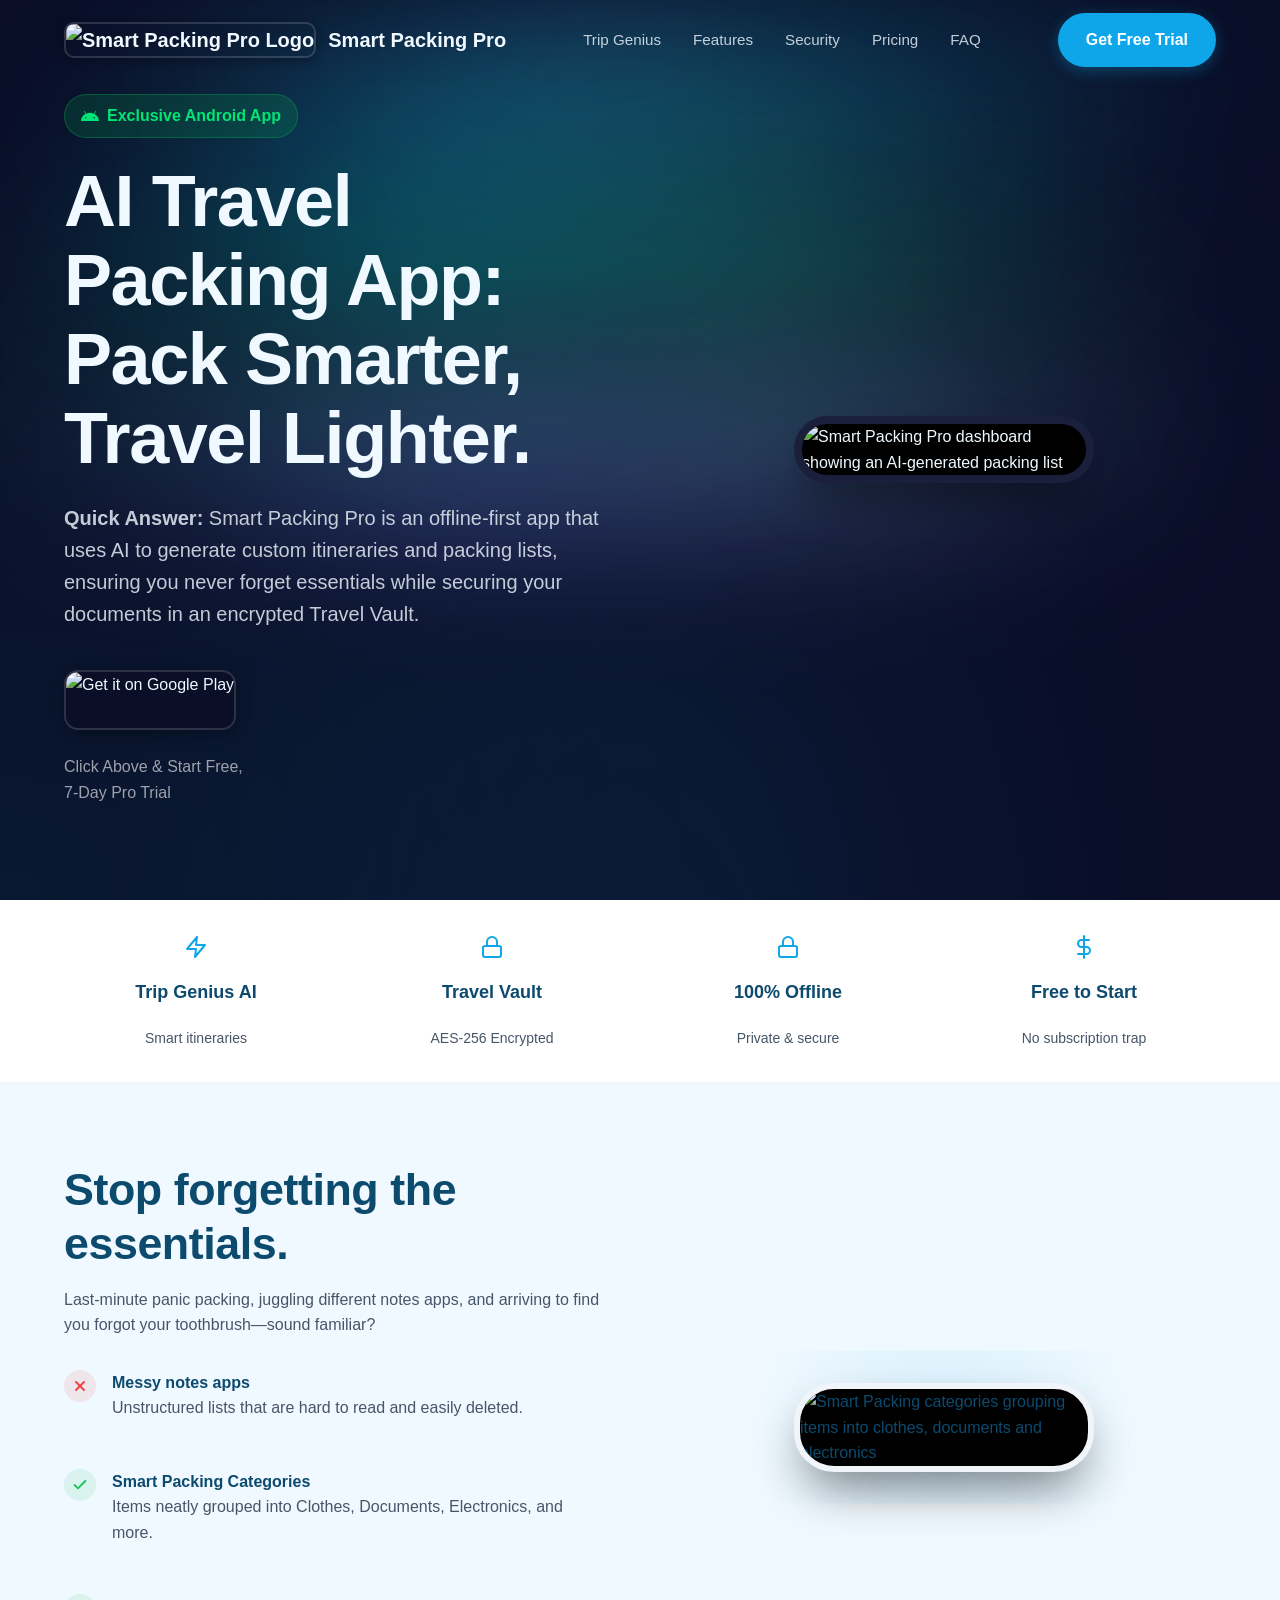
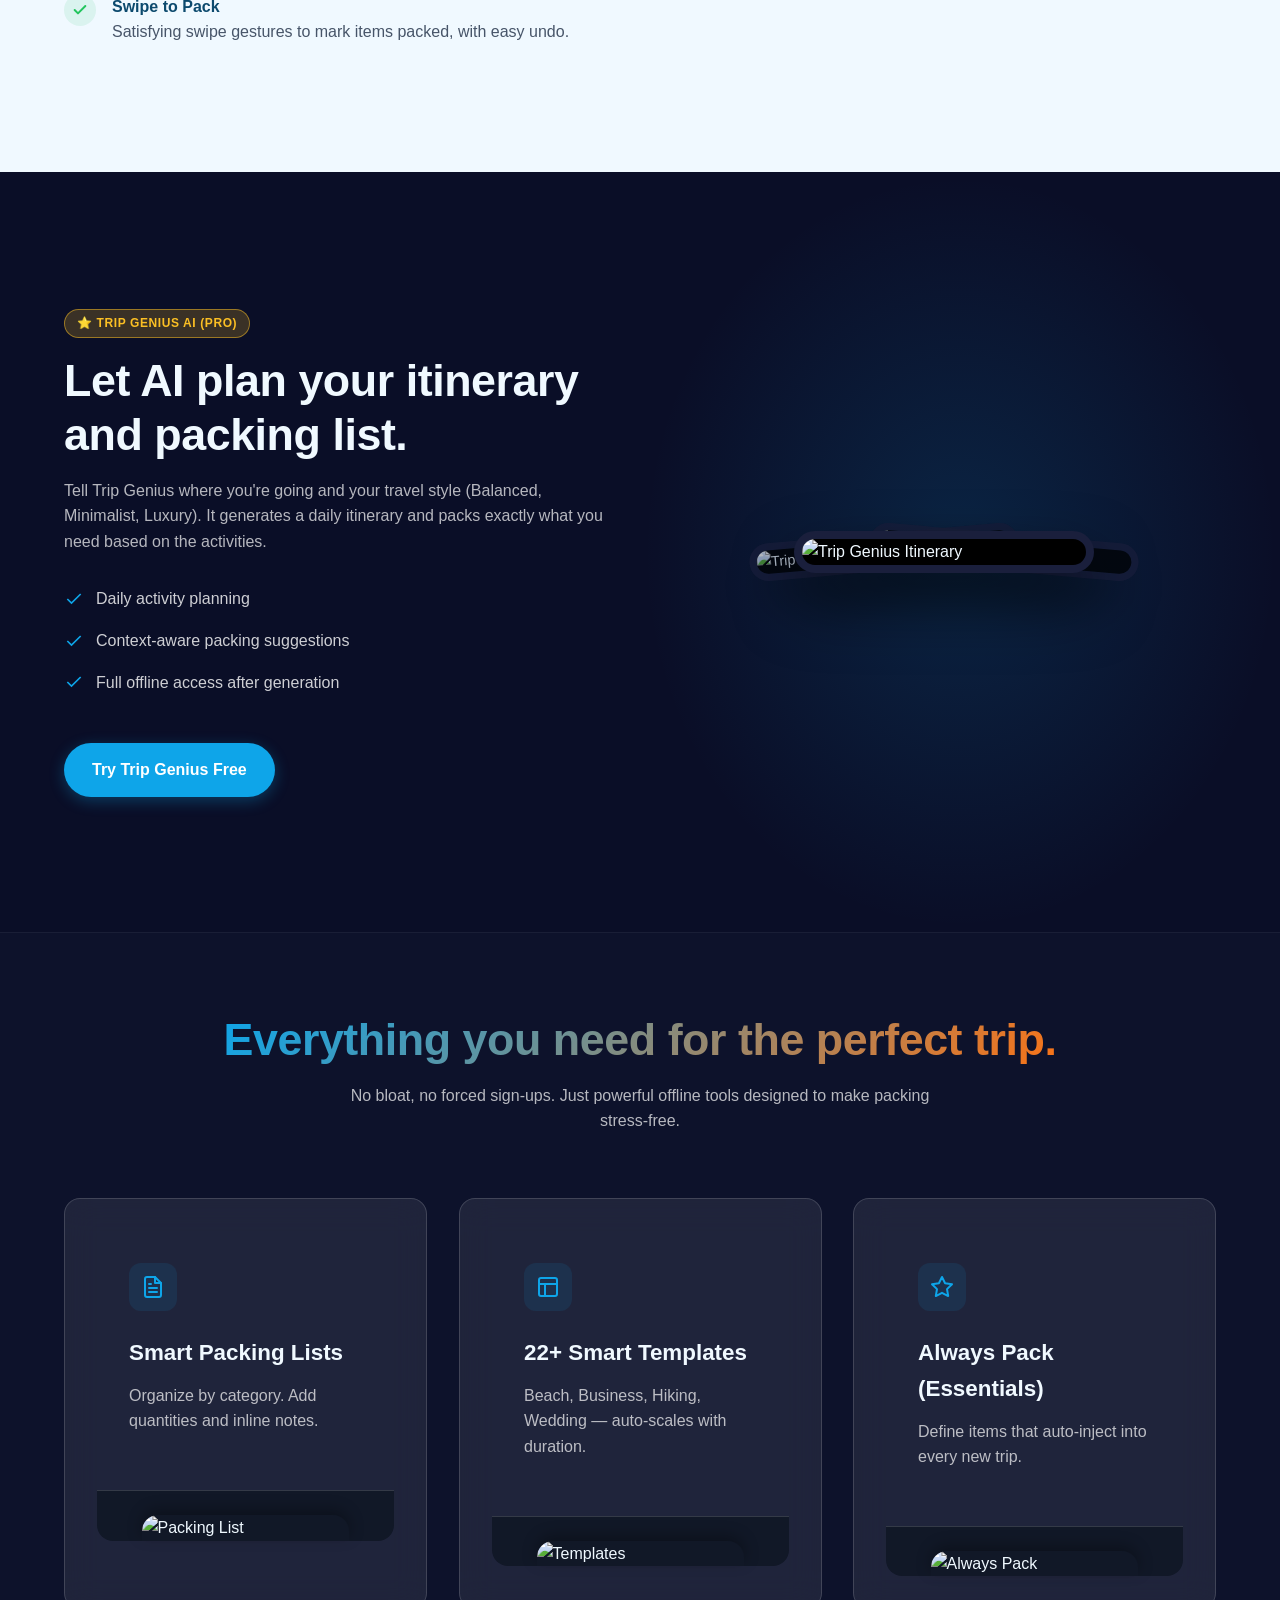
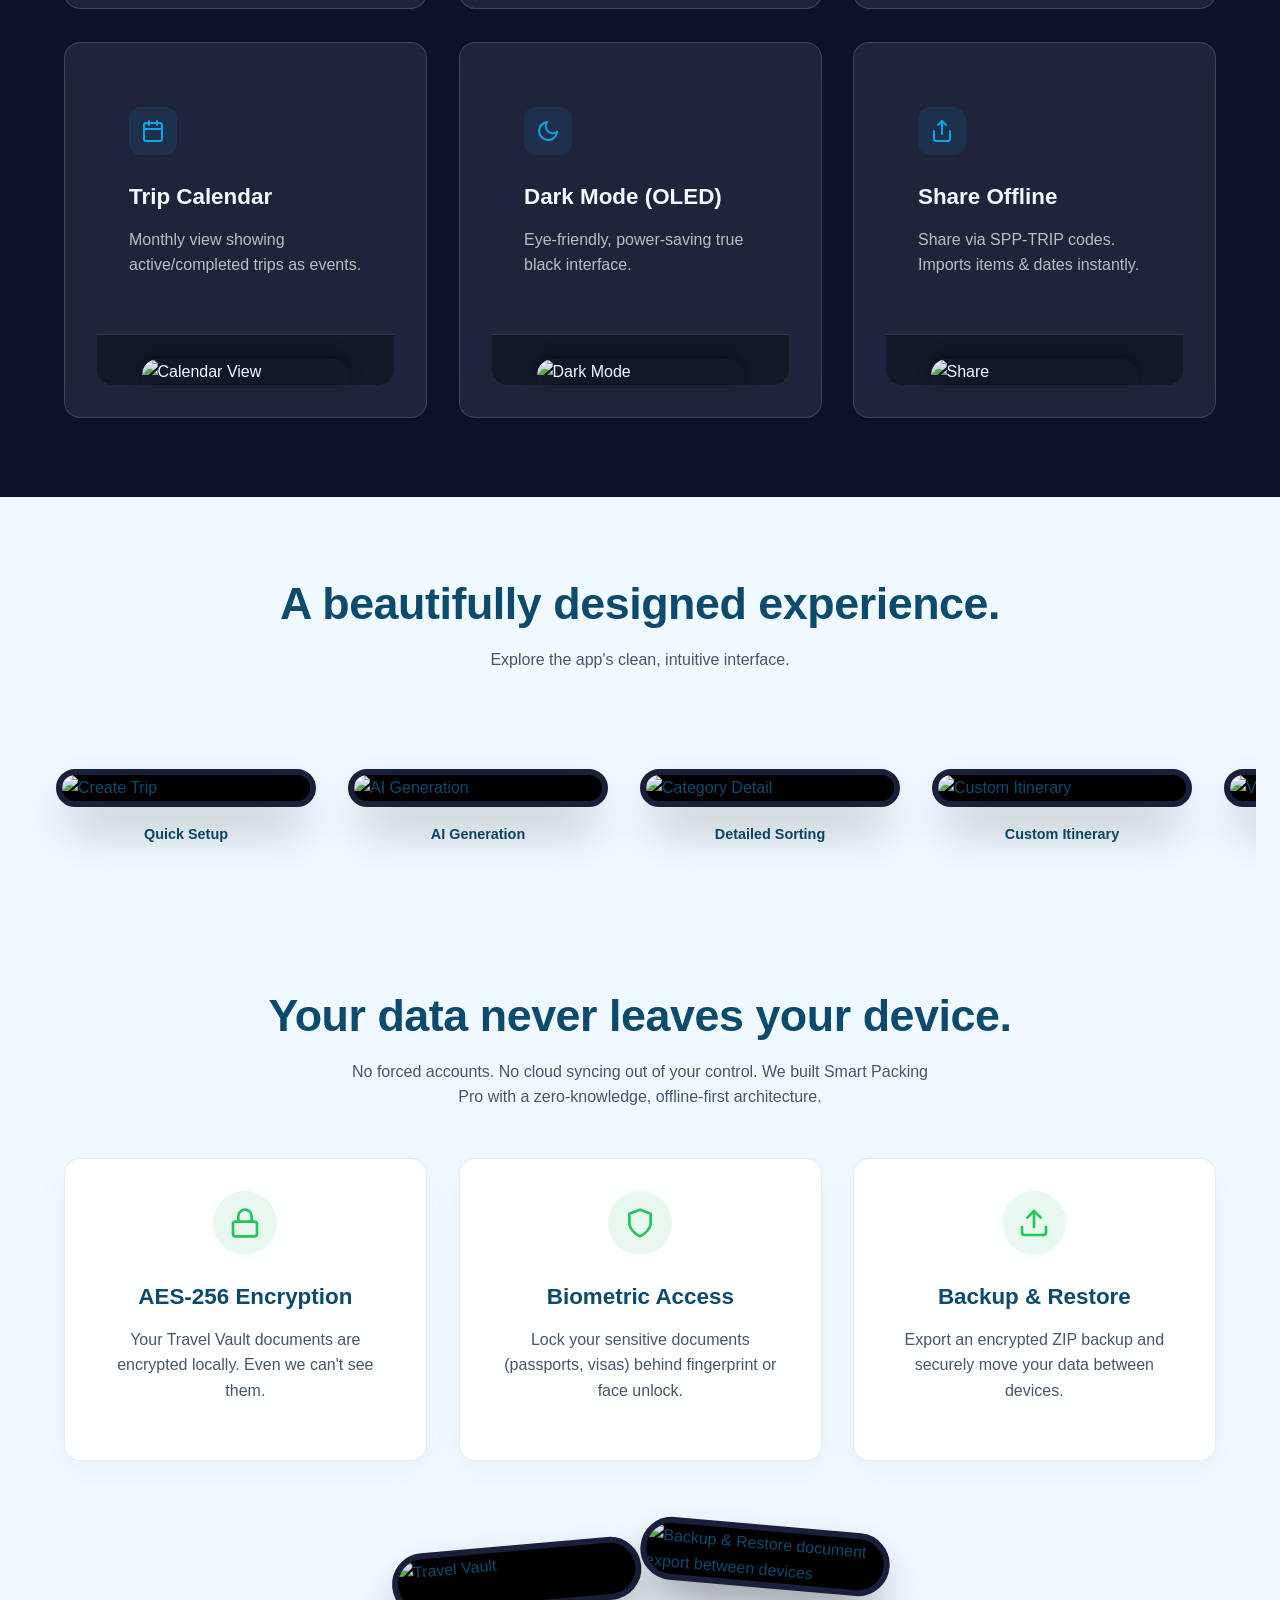
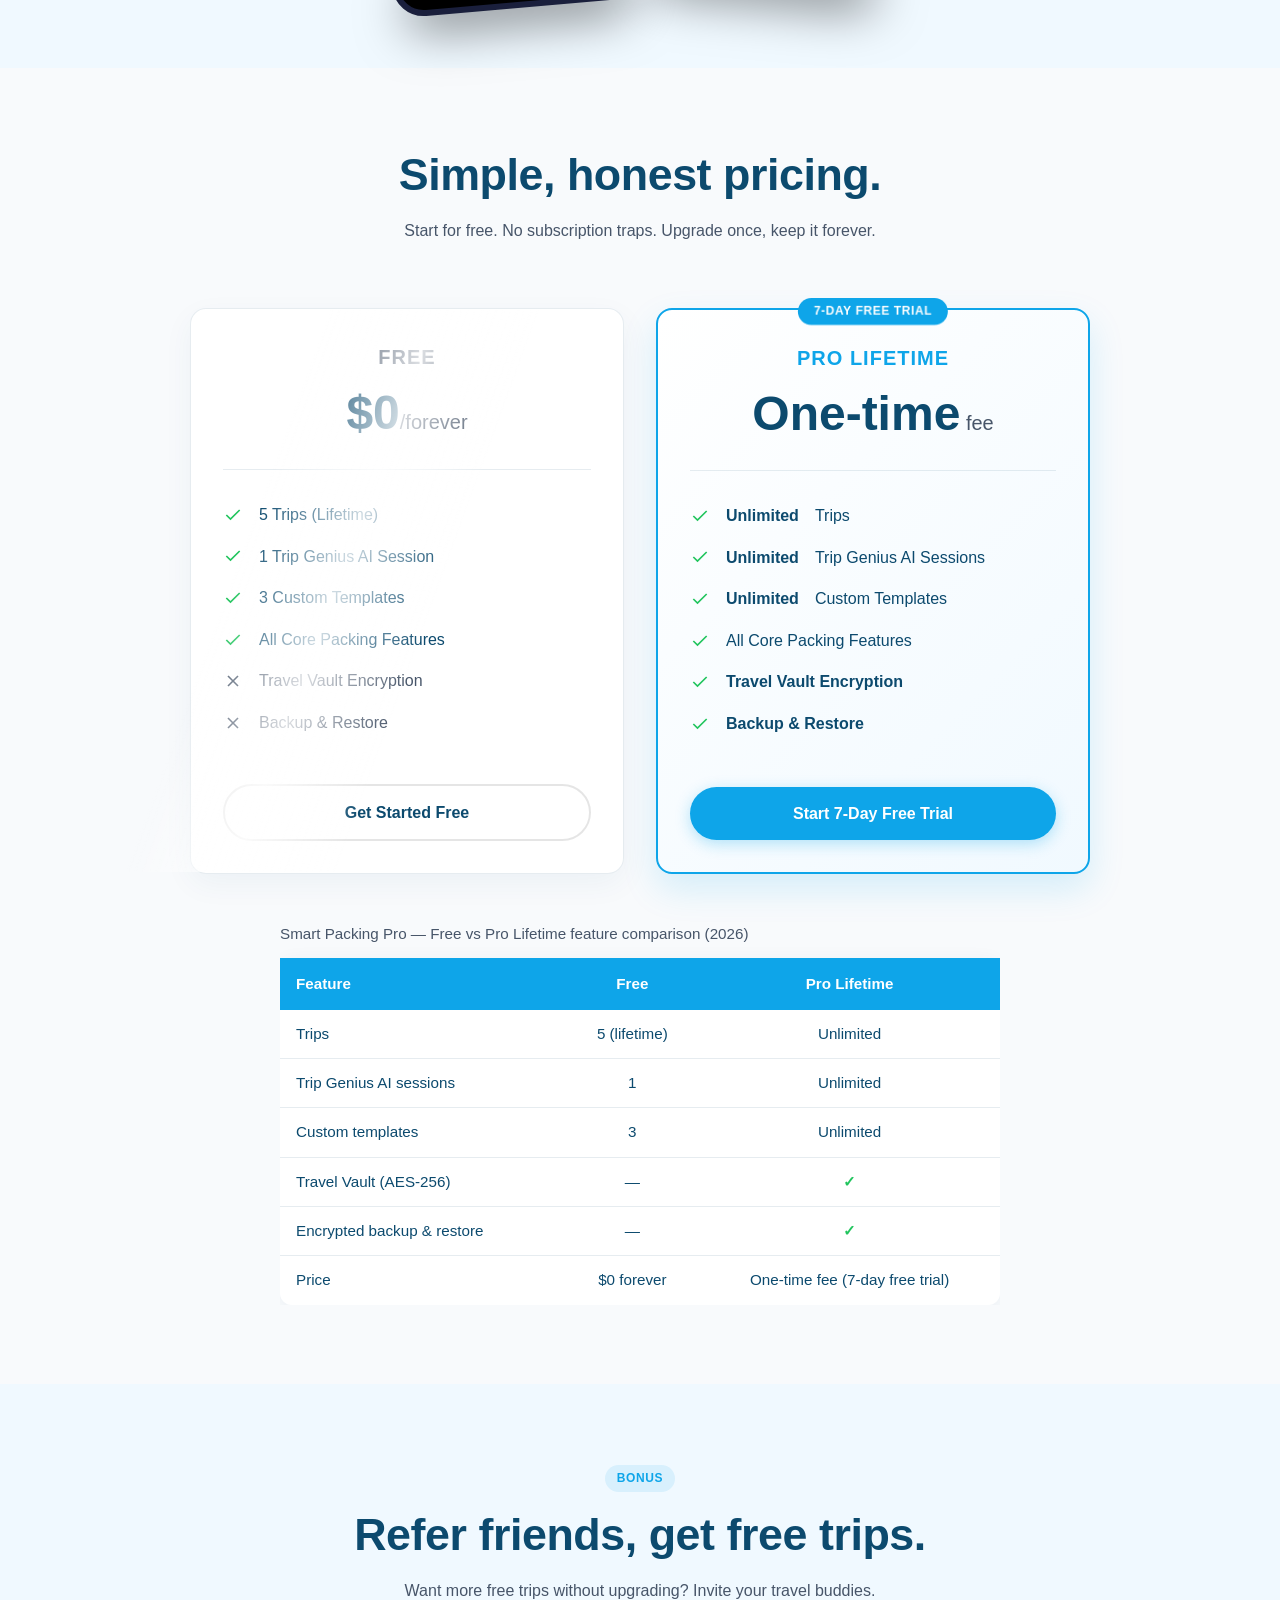
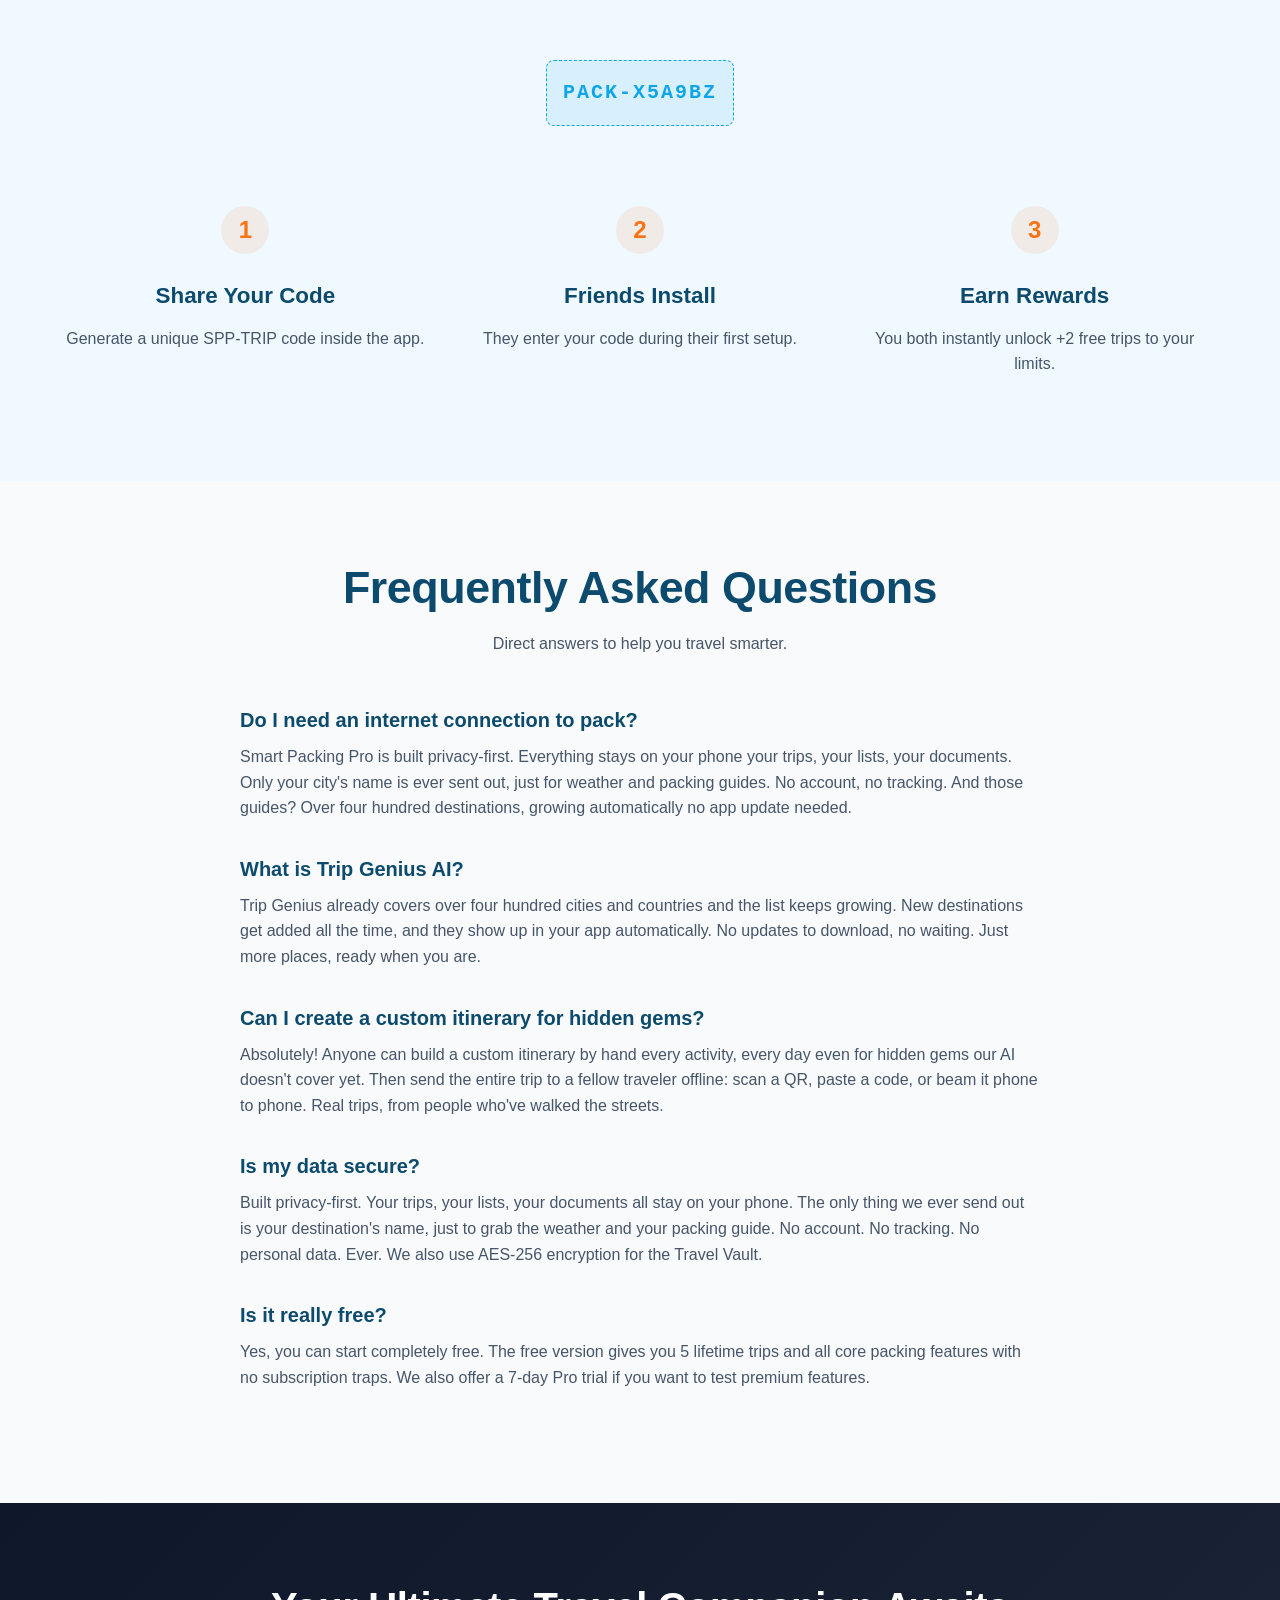
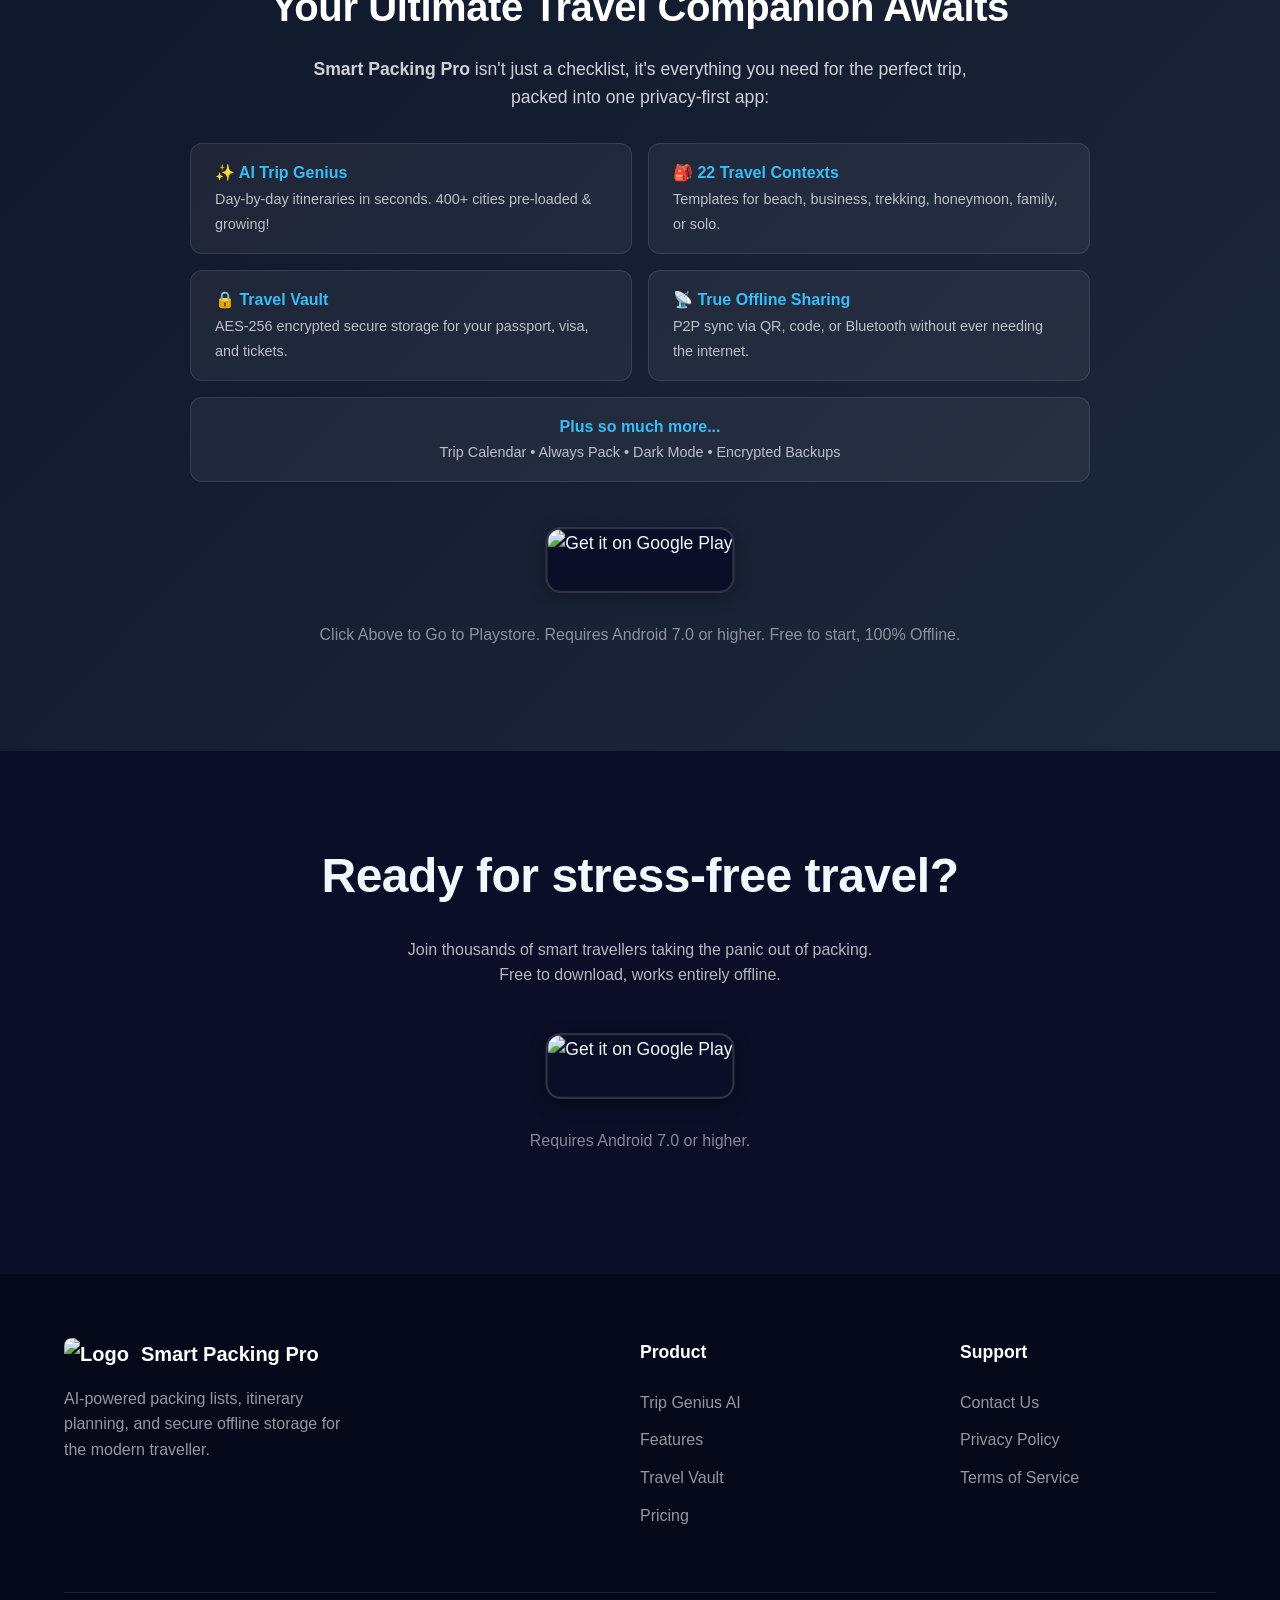
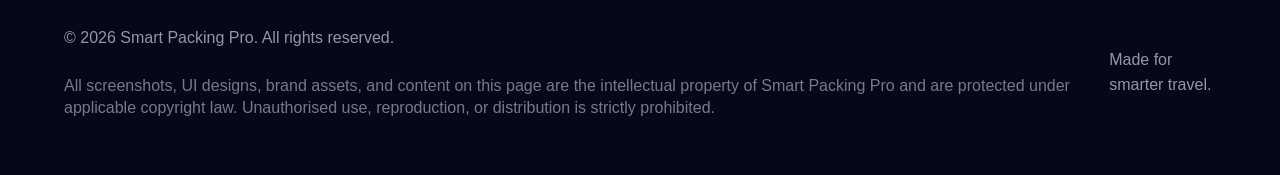
==== index.html @ 913a6a09 "feat(meta): add /get launcher page, point all CTA buttons to /get, fix GA beacon tracking" ====
<!DOCTYPE html>
<html lang="en">

<head>
  <meta charset="UTF-8">
  <meta name="viewport" content="width=device-width, initial-scale=1.0">

  <title>Smart Packing Pro — AI Travel Packing List App for Android</title>
  <meta name="description"
    content="Pack smarter with Smart Packing Pro. AI-powered packing lists, Trip Genius itinerary planning, encrypted Travel Vault. Free to start. 100% offline.">
  <link rel="canonical" href="https://smartpackingpro.github.io/">

  <meta http-equiv="X-Frame-Options" content="SAMEORIGIN">
  <meta http-equiv="X-Content-Type-Options" content="nosniff">
  <meta name="referrer" content="strict-origin-when-cross-origin">
  <meta http-equiv="Content-Security-Policy" content="default-src 'self';
                 style-src 'self' 'unsafe-inline' https://fonts.googleapis.com;
                 font-src https://fonts.gstatic.com;
                 img-src 'self' data: https:;
                 script-src 'self' https://www.googletagmanager.com;
                 connect-src https://www.google-analytics.com https://analytics.google.com https://stats.g.doubleclick.net https://region1.google-analytics.com https://region1.analytics.google.com https://www.googletagmanager.com;">
  <meta name="copyright" content="© Smart Packing Pro. All Rights Reserved.">

  <meta property="og:title" content="Smart Packing Pro — Pack Smarter. Travel Lighter.">
  <meta property="og:description"
    content="AI packing lists, Trip Genius AI, Travel Vault encryption. Free 7-day Pro trial.">
  <meta property="og:type" content="website">
  <meta property="og:url" content="https://smartpackingpro.github.io/">
  <meta property="og:site_name" content="Smart Packing Pro">
  <meta property="og:image"
    content="https://res.cloudinary.com/de7i04m70/image/upload/v1779811471/spp-icons/Icon-xxxdpi-192x192.png">
  <meta property="og:image:width" content="192">
  <meta property="og:image:height" content="192">

  <meta name="twitter:card" content="summary_large_image">
  <meta name="twitter:title" content="Smart Packing Pro — Pack Smarter. Travel Lighter.">
  <meta name="twitter:description" content="AI packing lists & itinerary planning, all offline.">
  <meta name="twitter:image"
    content="https://res.cloudinary.com/de7i04m70/image/upload/v1779811471/spp-icons/Icon-xxxdpi-192x192.png">

  <link rel="icon" href="https://res.cloudinary.com/de7i04m70/image/upload/v1779811471/spp-icons/Icon-mdpi-48x48.png"
    sizes="48x48">
  <link rel="icon"
    href="https://res.cloudinary.com/de7i04m70/image/upload/v1779811471/spp-icons/Icon-xxxdpi-192x192.png"
    sizes="192x192">
  <link rel="apple-touch-icon"
    href="https://res.cloudinary.com/de7i04m70/image/upload/v1779811471/spp-icons/Icon-xxxdpi-192x192.png">

  <link rel="preconnect" href="https://fonts.googleapis.com">
  <link rel="preconnect" href="https://fonts.gstatic.com" crossorigin>
  <link href="https://fonts.googleapis.com/css2?family=Plus+Jakarta+Sans:wght@300;400;500;600;700;800&display=swap"
    rel="stylesheet" crossorigin="anonymous">

  <!-- Preload LCP hero image for faster mobile paint -->
  <link rel="preload" as="image" fetchpriority="high"
    href="https://res.cloudinary.com/de7i04m70/image/upload/v1779811523/spp-screenshots/0.Dashboard.jpg">

  <!-- Google Analytics 4 — landing page only, NOT the Android app -->
  <script async src="https://www.googletagmanager.com/gtag/js?id=G-S919FCNMTS"></script>
  <script src="js/analytics.js"></script>

  <link rel="stylesheet" href="css/style.css">

  <!-- Critical: hide desktop nav on mobile BEFORE external CSS paints (prevents flash) -->
  <style>
    @media (max-width: 768px) {

      /* Hide nav until JS opens it — :not(.menu-open) means it won't fight the open state */
      .navbar:not(.menu-open) .nav-links,
      .navbar:not(.menu-open) .nav-cta {
        display: none;
      }

      .mobile-menu-btn {
        display: block;
      }
    }
  </style>

  <script type="application/ld+json">
  {
    "@context": "https://schema.org",
    "@graph": [
      {
        "@type": "Organization",
        "@id": "https://smartpackingpro.github.io/#organization",
        "name": "Smart Packing Pro",
        "url": "https://smartpackingpro.github.io/",
        "logo": "https://res.cloudinary.com/de7i04m70/image/upload/v1779811471/spp-icons/Icon-xxxdpi-192x192.png",
        "description": "Maker of Smart Packing Pro, the offline-first AI travel packing app for Android.",
        "sameAs": [
          "https://play.google.com/store/apps/details?id=com.androidapp.smartpackingpro"
        ]
      },
      {
        "@type": "WebSite",
        "@id": "https://smartpackingpro.github.io/#website",
        "url": "https://smartpackingpro.github.io/",
        "name": "Smart Packing Pro",
        "publisher": { "@id": "https://smartpackingpro.github.io/#organization" }
      },
      {
        "@type": "MobileApplication",
        "@id": "https://smartpackingpro.github.io/#app",
        "name": "Smart Packing Pro",
        "applicationCategory": "TravelApplication",
        "operatingSystem": "Android 7.0 and up",
        "publisher": { "@id": "https://smartpackingpro.github.io/#organization" },
        "offers": {
          "@type": "Offer",
          "price": "0",
          "priceCurrency": "USD"
        },
        "installUrl": "https://play.google.com/store/apps/details?id=com.androidapp.smartpackingpro",
        "url": "https://play.google.com/store/apps/details?id=com.androidapp.smartpackingpro",
        "featureList": "AI Trip Genius itinerary planning, 400+ destinations as of 2026, AES-256 encrypted Travel Vault, 22+ packing templates, 100% offline-first, biometric document lock, offline trip sharing",
        "description": "Offline-first AI travel packing app for Android. Trip Genius generates day-by-day itineraries and context-aware packing lists across 400+ destinations (as of 2026), with an AES-256 encrypted Travel Vault for passports and documents. Free to start, no account required."
      },
      {
        "@type": "FAQPage",
        "mainEntity": [
          {
            "@type": "Question",
            "name": "Do I need an internet connection to pack?",
            "acceptedAnswer": {
              "@type": "Answer",
              "text": "Smart Packing Pro is built privacy-first. Everything stays on your phone your trips, your lists, your documents. Only your city's name is ever sent out, just for weather and packing guides. No account, no tracking. And those guides? Over four hundred destinations, growing automatically no app update needed."
            }
          },
          {
            "@type": "Question",
            "name": "What is Trip Genius AI?",
            "acceptedAnswer": {
              "@type": "Answer",
              "text": "Trip Genius already covers over four hundred cities and countries and the list keeps growing. New destinations get added all the time, and they show up in your app automatically. No updates to download, no waiting. Just more places, ready when you are."
            }
          },
          {
            "@type": "Question",
            "name": "Can I create a custom itinerary for hidden gems?",
            "acceptedAnswer": {
              "@type": "Answer",
              "text": "Absolutely! Anyone can build a custom itinerary by hand every activity, every day even for hidden gems our AI doesn't cover yet. Then send the entire trip to a fellow traveler offline: scan a QR, paste a code, or beam it phone to phone. Real trips, from people who've walked the streets."
            }
          },
          {
            "@type": "Question",
            "name": "Is my data secure?",
            "acceptedAnswer": {
              "@type": "Answer",
              "text": "Built privacy-first. Your trips, your lists, your documents all stay on your phone. The only thing we ever send out is your destination's name, just to grab the weather and your packing guide. No account. No tracking. No personal data. Ever. We also use AES-256 encryption for the Travel Vault."
            }
          },
          {
            "@type": "Question",
            "name": "Is it really free?",
            "acceptedAnswer": {
              "@type": "Answer",
              "text": "Yes, you can start completely free. The free version gives you 5 lifetime trips and all core packing features with no subscription traps."
            }
          }
        ]
      }
    ]
  }
  </script>
</head>

<body>


  <nav class="navbar">
    <div class="container nav-container">
      <a href="#" class="logo">
        <img src="https://res.cloudinary.com/de7i04m70/image/upload/v1779811471/spp-icons/Icon-xxxdpi-192x192.png"
          alt="Smart Packing Pro Logo">
        <span>Smart Packing Pro</span>
      </a>

      <ul class="nav-links">
        <li><a href="#ai">Trip Genius</a></li>
        <li><a href="#features">Features</a></li>
        <li><a href="#security">Security</a></li>
        <li><a href="#pricing">Pricing</a></li>
        <li><a href="#faq">FAQ</a></li>
      </ul>

      <div class="nav-cta">
        <a href="/get"
          class="btn btn-primary" target="_blank" rel="noopener">Get Free Trial</a>
      </div>

      <button class="mobile-menu-btn" aria-label="Toggle menu">
        <svg xmlns="http://www.w3.org/2000/svg" width="24" height="24" viewBox="0 0 24 24" fill="none"
          stroke="currentColor" stroke-width="2" stroke-linecap="round" stroke-linejoin="round">
          <line x1="4" y1="12" x2="20" y2="12"></line>
          <line x1="4" y1="6" x2="20" y2="6"></line>
          <line x1="4" y1="18" x2="20" y2="18"></line>
        </svg>
      </button>
    </div>
  </nav>

  <main>

  <header class="hero-section section dark">
    <div class="hero-bg">
      <div class="aurora-band aurora-1"></div>
      <div class="aurora-band aurora-2"></div>
      <div class="aurora-band aurora-3"></div>
      <div class="aurora-band aurora-4"></div>
    </div>
    <div class="container hero-container">
      <div class="hero-content reveal reveal-left">
        <div class="android-badge"
          style="display: inline-flex; align-items: center; gap: 0.5rem; background: rgba(0, 200, 83, 0.15); color: #00E676; padding: 0.5rem 1rem; border-radius: 2rem; font-weight: 600; margin-bottom: 1.5rem; border: 1px solid rgba(0, 200, 83, 0.3);">
          <svg xmlns="http://www.w3.org/2000/svg" width="18" height="18" viewBox="0 0 24 24" fill="currentColor">
            <path
              d="M17.523 15.3414c-.5511 0-.9993-.4486-.9993-.9997s.4482-.9993.9993-.9993c.5511 0 .9993.4482.9993.9993s-.4482.9997-.9993.9997zm-11.046 0c-.5511 0-.9993-.4486-.9993-.9997s.4482-.9993.9993-.9993c.5511 0 .9993.4482.9993.9993s-.4482.9997-.9993.9997zm11.4045-6.02l1.9973-3.4592a.416.416 0 00-.1521-.5676.416.416 0 00-.5676.1521l-2.0222 3.503C15.5414 8.2435 13.8291 7.8 12 7.8s-3.5414.4435-5.1369 1.15l-2.0222-3.503a.416.416 0 00-.5676-.1521.416.416 0 00-.1521.5676l1.9973 3.4592C2.66 10.6865.2536 14.2818 0 18.5135h24c-.2536-4.2317-2.66-7.827-6.1185-9.1921z" />
          </svg>
          Exclusive Android App
        </div>
        <h1>AI Travel Packing App:<br>Pack Smarter, Travel Lighter.</h1>
        <p class="hero-subtitle"><strong>Quick Answer:</strong> Smart Packing Pro is an offline-first app that uses AI
          to generate custom itineraries and packing lists, ensuring you never forget essentials while securing your
          documents in an encrypted Travel Vault.</p>

        <div class="hero-ctas">
          <div class="hero-cta-buttons">
            <a href="/get"
              class="play-store-badge" target="_blank" rel="noopener">
              <img src="https://res.cloudinary.com/de7i04m70/image/upload/v1779811471/spp-icons/Google-Play-Icon.png"
                alt="Get it on Google Play">
            </a>
          </div>
          <span class="text-small" style="color: rgba(255,255,255,0.6); margin-top: 0.5rem; display: block;">Click Above
            & Start Free, <br>7-Day Pro Trial </br></span>
        </div>
      </div>

      <div class="hero-visual reveal reveal-right">
        <div class="phone-mockup float-device">
          <img src="https://res.cloudinary.com/de7i04m70/image/upload/v1779811523/spp-screenshots/0.Dashboard.jpg"
            alt="Smart Packing Pro dashboard showing an AI-generated packing list" fetchpriority="high"
            decoding="async">
        </div>
      </div>
    </div>
  </header>


  <section class="trust-bar">
    <div class="container">
      <div class="trust-grid">
        <div class="trust-item reveal stagger-child">
          <div class="trust-icon text-gold">
            <svg xmlns="http://www.w3.org/2000/svg" width="24" height="24" viewBox="0 0 24 24" fill="none"
              stroke="currentColor" stroke-width="2" stroke-linecap="round" stroke-linejoin="round">
              <polygon points="13 2 3 14 12 14 11 22 21 10 12 10 13 2"></polygon>
            </svg>
          </div>
          <h3 class="trust-title">Trip Genius AI</h3>
          <p class="trust-desc">Smart itineraries</p>
        </div>
        <div class="trust-item reveal stagger-child">
          <div class="trust-icon">
            <svg xmlns="http://www.w3.org/2000/svg" width="24" height="24" viewBox="0 0 24 24" fill="none"
              stroke="currentColor" stroke-width="2" stroke-linecap="round" stroke-linejoin="round">
              <rect x="3" y="11" width="18" height="11" rx="2" ry="2"></rect>
              <path d="M7 11V7a5 5 0 0 1 10 0v4"></path>
            </svg>
          </div>
          <h3 class="trust-title">Travel Vault</h3>
          <p class="trust-desc">AES-256 Encrypted</p>
        </div>
        <div class="trust-item reveal stagger-child">
          <div class="trust-icon">
            <svg xmlns="http://www.w3.org/2000/svg" width="24" height="24" viewBox="0 0 24 24" fill="none"
              stroke="currentColor" stroke-width="2" stroke-linecap="round" stroke-linejoin="round">
              <rect x="3" y="11" width="18" height="11" rx="2" ry="2"></rect>
              <path d="M7 11V7a5 5 0 0 1 10 0v4"></path>
            </svg>
          </div>
          <h3 class="trust-title">100% Offline</h3>
          <p class="trust-desc">Private & secure</p>
        </div>
        <div class="trust-item reveal stagger-child">
          <div class="trust-icon">
            <svg xmlns="http://www.w3.org/2000/svg" width="24" height="24" viewBox="0 0 24 24" fill="none"
              stroke="currentColor" stroke-width="2" stroke-linecap="round" stroke-linejoin="round">
              <line x1="12" y1="1" x2="12" y2="23"></line>
              <path d="M17 5H9.5a3.5 3.5 0 0 0 0 7h5a3.5 3.5 0 0 1 0 7H6"></path>
            </svg>
          </div>
          <h3 class="trust-title">Free to Start</h3>
          <p class="trust-desc">No subscription trap</p>
        </div>
      </div>
    </div>
  </section>


  <section class="section">
    <div class="container split-section">
      <div class="reveal reveal-left">
        <h2>Stop forgetting the essentials.</h2>
        <p class="text-muted">Last-minute panic packing, juggling different notes apps, and arriving to find you forgot
          your toothbrush—sound familiar?</p>

        <div class="checklist">
          <div class="checklist-item">
            <div class="checklist-icon bad">
              <svg xmlns="http://www.w3.org/2000/svg" width="16" height="16" viewBox="0 0 24 24" fill="none"
                stroke="currentColor" stroke-width="3" stroke-linecap="round" stroke-linejoin="round">
                <line x1="18" y1="6" x2="6" y2="18"></line>
                <line x1="6" y1="6" x2="18" y2="18"></line>
              </svg>
            </div>
            <div>
              <strong>Messy notes apps</strong>
              <p class="text-small text-muted">Unstructured lists that are hard to read and easily deleted.</p>
            </div>
          </div>
          <div class="checklist-item">
            <div class="checklist-icon good">
              <svg xmlns="http://www.w3.org/2000/svg" width="16" height="16" viewBox="0 0 24 24" fill="none"
                stroke="currentColor" stroke-width="3" stroke-linecap="round" stroke-linejoin="round">
                <polyline points="20 6 9 17 4 12"></polyline>
              </svg>
            </div>
            <div>
              <strong>Smart Packing Categories</strong>
              <p class="text-small text-muted">Items neatly grouped into Clothes, Documents, Electronics, and more.</p>
            </div>
          </div>
          <div class="checklist-item">
            <div class="checklist-icon good">
              <svg xmlns="http://www.w3.org/2000/svg" width="16" height="16" viewBox="0 0 24 24" fill="none"
                stroke="currentColor" stroke-width="3" stroke-linecap="round" stroke-linejoin="round">
                <polyline points="20 6 9 17 4 12"></polyline>
              </svg>
            </div>
            <div>
              <strong>Swipe to Pack</strong>
              <p class="text-small text-muted">Satisfying swipe gestures to mark items packed, with easy undo.</p>
            </div>
          </div>
        </div>
      </div>

      <div class="mockup-wrapper reveal reveal-right">
        <img src="https://res.cloudinary.com/de7i04m70/image/upload/v1779811523/spp-screenshots/1.Categories.jpg"
          alt="Smart Packing categories grouping items into clothes, documents and electronics" loading="lazy"
          decoding="async" class="phone-mockup"
          style="margin: 0 auto; display: block; border-width: 6px; border-color: #f1f5f9;">
      </div>
    </div>
  </section>


  <section id="ai" class="section dark trip-genius-section">
    <div class="container split-section">
      <div class="reveal reveal-left">
        <span class="badge badge-pro">⭐ Trip Genius AI (PRO)</span>
        <h2>Let AI plan your itinerary and packing list.</h2>
        <p style="color: rgba(255,255,255,0.7);">Tell Trip Genius where you're going and your travel style (Balanced,
          Minimalist, Luxury). It generates a daily itinerary and packs exactly what you need based on the activities.
        </p>

        <ul style="margin-top: 2rem; color: rgba(255,255,255,0.8);">
          <li style="margin-bottom: 1rem; display: flex; align-items: center; gap: 0.75rem;">
            <svg style="color: var(--primary);" xmlns="http://www.w3.org/2000/svg" width="20" height="20"
              viewBox="0 0 24 24" fill="none" stroke="currentColor" stroke-width="2">
              <polyline points="20 6 9 17 4 12"></polyline>
            </svg>
            Daily activity planning
          </li>
          <li style="margin-bottom: 1rem; display: flex; align-items: center; gap: 0.75rem;">
            <svg style="color: var(--primary);" xmlns="http://www.w3.org/2000/svg" width="20" height="20"
              viewBox="0 0 24 24" fill="none" stroke="currentColor" stroke-width="2">
              <polyline points="20 6 9 17 4 12"></polyline>
            </svg>
            Context-aware packing suggestions
          </li>
          <li style="display: flex; align-items: center; gap: 0.75rem;">
            <svg style="color: var(--primary);" xmlns="http://www.w3.org/2000/svg" width="20" height="20"
              viewBox="0 0 24 24" fill="none" stroke="currentColor" stroke-width="2">
              <polyline points="20 6 9 17 4 12"></polyline>
            </svg>
            Full offline access after generation
          </li>
        </ul>

        <div style="margin-top: 3rem;">
          <a href="/get"
            class="btn btn-primary btn-pulse" target="_blank" rel="noopener">Try Trip Genius Free</a>
        </div>
      </div>

      <div class="stack-mockup reveal reveal-right">
        <img
          src="https://res.cloudinary.com/de7i04m70/image/upload/v1779811523/spp-screenshots/6.NewTripCreation3_TripGenius0.jpg"
          alt="Trip Genius Start" loading="lazy" decoding="async" class="phone-mockup phone-1">
        <img
          src="https://res.cloudinary.com/de7i04m70/image/upload/v1779811523/spp-screenshots/9.NewTripCreation3_TripGenius1.jpg"
          alt="Trip Genius Packing List" loading="lazy" decoding="async" class="phone-mockup phone-2">

        <img
          src="https://res.cloudinary.com/de7i04m70/image/upload/v1779811523/spp-screenshots/11.NewTripCreation3_TripGenius2_Itineary.jpg"
          alt="Trip Genius Itinerary" loading="lazy" decoding="async" class="phone-mockup phone-3">
      </div>
    </div>
  </section>


  <section id="features" class="section dark"
    style="background-color: #0d122b; border-top: 1px solid rgba(255,255,255,0.05);">
    <div class="container">
      <div class="text-center reveal">
        <h2 class="gradient-text">Everything you need for the perfect trip.</h2>
        <p style="color: rgba(255,255,255,0.7); max-width: 600px; margin: 0 auto;">No bloat, no forced sign-ups. Just
          powerful offline tools designed to make packing stress-free.</p>
      </div>

      <div class="bento-grid">

        <div class="glass-card hover-lift reveal stagger-child">
          <div class="bento-content">
            <div class="bento-icon">
              <svg xmlns="http://www.w3.org/2000/svg" width="24" height="24" viewBox="0 0 24 24" fill="none"
                stroke="currentColor" stroke-width="2" stroke-linecap="round" stroke-linejoin="round">
                <path d="M14 2H6a2 2 0 0 0-2 2v16a2 2 0 0 0 2 2h12a2 2 0 0 0 2-2V8z"></path>
                <polyline points="14 2 14 8 20 8"></polyline>
                <line x1="16" y1="13" x2="8" y2="13"></line>
                <line x1="16" y1="17" x2="8" y2="17"></line>
                <polyline points="10 9 9 9 8 9"></polyline>
              </svg>
            </div>
            <h3>Smart Packing Lists</h3>
            <p class="text-small" style="color: rgba(255,255,255,0.7);">Organize by category. Add quantities and inline
              notes.</p>
          </div>
          <div class="bento-image">
            <img
              src="https://res.cloudinary.com/de7i04m70/image/upload/v1779811523/spp-screenshots/9.NewTripCreation3_TripGenius1.jpg"
              alt="Packing List" loading="lazy" decoding="async">
          </div>
        </div>


        <div class="glass-card hover-lift reveal stagger-child">
          <div class="bento-content">
            <div class="bento-icon">
              <svg xmlns="http://www.w3.org/2000/svg" width="24" height="24" viewBox="0 0 24 24" fill="none"
                stroke="currentColor" stroke-width="2" stroke-linecap="round" stroke-linejoin="round">
                <rect x="3" y="3" width="18" height="18" rx="2" ry="2"></rect>
                <line x1="3" y1="9" x2="21" y2="9"></line>
                <line x1="9" y1="21" x2="9" y2="9"></line>
              </svg>
            </div>
            <h3>22+ Smart Templates</h3>
            <p class="text-small" style="color: rgba(255,255,255,0.7);">Beach, Business, Hiking, Wedding — auto-scales
              with duration.</p>
          </div>
          <div class="bento-image">
            <img
              src="https://res.cloudinary.com/de7i04m70/image/upload/v1779811523/spp-screenshots/5.NewTripCreation2.jpg"
              alt="Templates" loading="lazy" decoding="async">
          </div>
        </div>


        <div class="glass-card hover-lift reveal stagger-child">
          <div class="bento-content">
            <div class="bento-icon">
              <svg xmlns="http://www.w3.org/2000/svg" width="24" height="24" viewBox="0 0 24 24" fill="none"
                stroke="currentColor" stroke-width="2" stroke-linecap="round" stroke-linejoin="round">
                <polygon
                  points="12 2 15.09 8.26 22 9.27 17 14.14 18.18 21.02 12 17.77 5.82 21.02 7 14.14 2 9.27 8.91 8.26 12 2">
                </polygon>
              </svg>
            </div>
            <h3>Always Pack (Essentials)</h3>
            <p class="text-small" style="color: rgba(255,255,255,0.7);">Define items that auto-inject into every new
              trip.</p>
          </div>
          <div class="bento-image">
            <img
              src="https://res.cloudinary.com/de7i04m70/image/upload/v1779811523/spp-screenshots/20.AlwaysPackItem.jpg"
              alt="Always Pack" loading="lazy" decoding="async">
          </div>
        </div>


        <div class="glass-card hover-lift reveal stagger-child">
          <div class="bento-content">
            <div class="bento-icon">
              <svg xmlns="http://www.w3.org/2000/svg" width="24" height="24" viewBox="0 0 24 24" fill="none"
                stroke="currentColor" stroke-width="2" stroke-linecap="round" stroke-linejoin="round">
                <rect x="3" y="4" width="18" height="18" rx="2" ry="2"></rect>
                <line x1="16" y1="2" x2="16" y2="6"></line>
                <line x1="8" y1="2" x2="8" y2="6"></line>
                <line x1="3" y1="10" x2="21" y2="10"></line>
              </svg>
            </div>
            <h3>Trip Calendar</h3>
            <p class="text-small" style="color: rgba(255,255,255,0.7);">Monthly view showing active/completed trips as
              events.</p>
          </div>
          <div class="bento-image">
            <img
              src="https://res.cloudinary.com/de7i04m70/image/upload/v1779811523/spp-screenshots/18.Trrip_Calendar.jpg"
              alt="Calendar View" loading="lazy" decoding="async">
          </div>
        </div>


        <div class="glass-card hover-lift reveal stagger-child">
          <div class="bento-content">
            <div class="bento-icon">
              <svg xmlns="http://www.w3.org/2000/svg" width="24" height="24" viewBox="0 0 24 24" fill="none"
                stroke="currentColor" stroke-width="2" stroke-linecap="round" stroke-linejoin="round">
                <path d="M21 12.79A9 9 0 1 1 11.21 3 7 7 0 0 0 21 12.79z"></path>
              </svg>
            </div>
            <h3>Dark Mode (OLED)</h3>
            <p class="text-small" style="color: rgba(255,255,255,0.7);">Eye-friendly, power-saving true black interface.
            </p>
          </div>
          <div class="bento-image">
            <img src="https://res.cloudinary.com/de7i04m70/image/upload/v1779811523/spp-screenshots/12.DarkMode.jpg"
              alt="Dark Mode" loading="lazy" decoding="async">
          </div>
        </div>


        <div class="glass-card hover-lift reveal stagger-child">
          <div class="bento-content">
            <div class="bento-icon">
              <svg xmlns="http://www.w3.org/2000/svg" width="24" height="24" viewBox="0 0 24 24" fill="none"
                stroke="currentColor" stroke-width="2" stroke-linecap="round" stroke-linejoin="round">
                <path d="M4 12v8a2 2 0 0 0 2 2h12a2 2 0 0 0 2-2v-8"></path>
                <polyline points="16 6 12 2 8 6"></polyline>
                <line x1="12" y1="2" x2="12" y2="15"></line>
              </svg>
            </div>
            <h3>Share Offline</h3>
            <p class="text-small" style="color: rgba(255,255,255,0.7);">Share via SPP-TRIP codes. Imports items & dates
              instantly.</p>
          </div>
          <div class="bento-image">
            <img src="https://res.cloudinary.com/de7i04m70/image/upload/v1779811523/spp-screenshots/16.ShareOffline.jpg"
              alt="Share" loading="lazy" decoding="async">
          </div>
        </div>
      </div>
    </div>
  </section>


  <section class="section" style="padding-bottom: 0; overflow-x: hidden;">
    <div class="container text-center reveal">
      <h2>A beautifully designed experience.</h2>
      <p class="text-muted">Explore the app's clean, intuitive interface.</p>
    </div>

    <div class="carousel-container reveal">
      <div class="carousel-track">

        <div class="carousel-slide">
          <img src="https://res.cloudinary.com/de7i04m70/image/upload/v1779811523/spp-screenshots/3.NewTripCreation.jpg"
            alt="Create Trip" loading="lazy" decoding="async" class="phone-mockup">
          <div class="carousel-caption">Quick Setup</div>
        </div>

        <div class="carousel-slide">
          <img
            src="https://res.cloudinary.com/de7i04m70/image/upload/v1779811523/spp-screenshots/7.NewTripCreation3_TripGenius1.5.jpg"
            alt="AI Generation" loading="lazy" decoding="async" class="phone-mockup">
          <div class="carousel-caption">AI Generation</div>
        </div>

        <div class="carousel-slide">
          <img
            src="https://res.cloudinary.com/de7i04m70/image/upload/v1779811523/spp-screenshots/8.NewTripCreation3_TripGenius1.6.jpg"
            alt="Category Detail" loading="lazy" decoding="async" class="phone-mockup">
          <div class="carousel-caption">Detailed Sorting</div>
        </div>

        <div class="carousel-slide">
          <img
            src="https://res.cloudinary.com/de7i04m70/image/upload/v1779811523/spp-screenshots/10.NewTripCreation3_TripGenius2_CustomItineary.jpg"
            alt="Custom Itinerary" loading="lazy" decoding="async" class="phone-mockup">
          <div class="carousel-caption">Custom Itinerary</div>
        </div>

        <div class="carousel-slide">
          <img
            src="https://res.cloudinary.com/de7i04m70/image/upload/v1779811523/spp-screenshots/14.Travel_Vault_CustomisationDocuments.jpg"
            alt="Vault Categories" loading="lazy" decoding="async" class="phone-mockup">
          <div class="carousel-caption">Document Categories</div>
        </div>

        <div class="carousel-slide">
          <img
            src="https://res.cloudinary.com/de7i04m70/image/upload/v1779811523/spp-screenshots/19.DuplicateOrUseAsTemplateorDelete.jpg"
            alt="Trip Management" loading="lazy" decoding="async" class="phone-mockup">
          <div class="carousel-caption">Trip Management</div>
        </div>
      </div>
    </div>
  </section>


  <section id="security" class="section">
    <div class="container">
      <div class="text-center reveal">
        <h2>Your data never leaves your device.</h2>
        <p class="text-muted" style="max-width: 600px; margin: 0 auto;">No forced accounts. No cloud syncing out of your
          control. We built Smart Packing Pro with a zero-knowledge, offline-first architecture.</p>
      </div>

      <div class="security-grid">
        <div class="glass-card-light hover-lift reveal stagger-child">
          <div class="security-icon">
            <svg xmlns="http://www.w3.org/2000/svg" viewBox="0 0 24 24" fill="none" stroke="currentColor"
              stroke-width="2" stroke-linecap="round" stroke-linejoin="round">
              <rect x="3" y="11" width="18" height="11" rx="2" ry="2"></rect>
              <path d="M7 11V7a5 5 0 0 1 10 0v4"></path>
            </svg>
          </div>
          <h3 class="text-center">AES-256 Encryption</h3>
          <p class="text-center text-small text-muted">Your Travel Vault documents are encrypted locally. Even we can't
            see them.</p>
        </div>

        <div class="glass-card-light hover-lift reveal stagger-child">
          <div class="security-icon">
            <svg xmlns="http://www.w3.org/2000/svg" viewBox="0 0 24 24" fill="none" stroke="currentColor"
              stroke-width="2" stroke-linecap="round" stroke-linejoin="round">
              <path d="M12 22s8-4 8-10V5l-8-3-8 3v7c0 6 8 10 8 10z"></path>
            </svg>
          </div>
          <h3 class="text-center">Biometric Access</h3>
          <p class="text-center text-small text-muted">Lock your sensitive documents (passports, visas) behind
            fingerprint or face unlock.</p>
        </div>

        <div class="glass-card-light hover-lift reveal stagger-child">
          <div class="security-icon">
            <svg xmlns="http://www.w3.org/2000/svg" viewBox="0 0 24 24" fill="none" stroke="currentColor"
              stroke-width="2" stroke-linecap="round" stroke-linejoin="round">
              <path d="M21 15v4a2 2 0 0 1-2 2H5a2 2 0 0 1-2-2v-4"></path>
              <polyline points="17 8 12 3 7 8"></polyline>
              <line x1="12" y1="3" x2="12" y2="15"></line>
            </svg>
          </div>
          <h3 class="text-center">Backup & Restore</h3>
          <p class="text-center text-small text-muted">Export an encrypted ZIP backup and securely move your data
            between devices.</p>
        </div>
      </div>

      <div class="security-images reveal">
        <img src="https://res.cloudinary.com/de7i04m70/image/upload/v1779811523/spp-screenshots/13.Traval_Vault.jpg"
          alt="Travel Vault" loading="lazy" decoding="async" class="phone-mockup">
        <img src="https://res.cloudinary.com/de7i04m70/image/upload/v1779811523/spp-screenshots/15.Backup_Restore.jpg"
          alt="Backup &amp; Restore document export between devices" loading="lazy" decoding="async" class="phone-mockup">
      </div>
    </div>
  </section>


  <section id="pricing" class="section" style="background-color: #F8FAFC;">
    <div class="container">
      <div class="text-center reveal">
        <h2>Simple, honest pricing.</h2>
        <p class="text-muted">Start for free. No subscription traps. Upgrade once, keep it forever.</p>
      </div>

      <div class="pricing-grid">

        <div class="glass-card-light reveal reveal-left pricing-card">
          <div class="pricing-header">
            <div class="price-title">Free</div>
            <div class="price-amount">$0<span>/forever</span></div>
          </div>
          <div class="pricing-features">
            <div class="pricing-feature"><svg width="20" height="20" viewBox="0 0 24 24" fill="none"
                stroke="currentColor" stroke-width="2">
                <polyline points="20 6 9 17 4 12"></polyline>
              </svg> 5 Trips (Lifetime)</div>
            <div class="pricing-feature"><svg width="20" height="20" viewBox="0 0 24 24" fill="none"
                stroke="currentColor" stroke-width="2">
                <polyline points="20 6 9 17 4 12"></polyline>
              </svg> 1 Trip Genius AI Session</div>
            <div class="pricing-feature"><svg width="20" height="20" viewBox="0 0 24 24" fill="none"
                stroke="currentColor" stroke-width="2">
                <polyline points="20 6 9 17 4 12"></polyline>
              </svg> 3 Custom Templates</div>
            <div class="pricing-feature"><svg width="20" height="20" viewBox="0 0 24 24" fill="none"
                stroke="currentColor" stroke-width="2">
                <polyline points="20 6 9 17 4 12"></polyline>
              </svg> All Core Packing Features</div>
            <div class="pricing-feature disabled"><svg width="20" height="20" viewBox="0 0 24 24" fill="none"
                stroke="currentColor" stroke-width="2">
                <line x1="18" y1="6" x2="6" y2="18"></line>
                <line x1="6" y1="6" x2="18" y2="18"></line>
              </svg> Travel Vault Encryption</div>
            <div class="pricing-feature disabled"><svg width="20" height="20" viewBox="0 0 24 24" fill="none"
                stroke="currentColor" stroke-width="2">
                <line x1="18" y1="6" x2="6" y2="18"></line>
                <line x1="6" y1="6" x2="18" y2="18"></line>
              </svg> Backup & Restore</div>
          </div>
          <a href="/get"
            class="btn btn-outline" style="color: var(--text-primary); border-color: rgba(0,0,0,0.1);" target="_blank"
            rel="noopener">Get Started Free</a>
        </div>


        <div class="glass-card-light reveal reveal-right pricing-card pro">
          <div class="popular-badge">7-Day Free Trial</div>
          <div class="pricing-header">
            <div class="price-title">Pro Lifetime</div>
            <div class="price-amount">One-time<span> fee</span></div>
          </div>
          <div class="pricing-features">
            <div class="pricing-feature"><svg width="20" height="20" viewBox="0 0 24 24" fill="none"
                stroke="currentColor" stroke-width="2">
                <polyline points="20 6 9 17 4 12"></polyline>
              </svg> <strong>Unlimited</strong> Trips</div>
            <div class="pricing-feature"><svg width="20" height="20" viewBox="0 0 24 24" fill="none"
                stroke="currentColor" stroke-width="2">
                <polyline points="20 6 9 17 4 12"></polyline>
              </svg> <strong>Unlimited</strong> Trip Genius AI Sessions</div>
            <div class="pricing-feature"><svg width="20" height="20" viewBox="0 0 24 24" fill="none"
                stroke="currentColor" stroke-width="2">
                <polyline points="20 6 9 17 4 12"></polyline>
              </svg> <strong>Unlimited</strong> Custom Templates</div>
            <div class="pricing-feature"><svg width="20" height="20" viewBox="0 0 24 24" fill="none"
                stroke="currentColor" stroke-width="2">
                <polyline points="20 6 9 17 4 12"></polyline>
              </svg> All Core Packing Features</div>
            <div class="pricing-feature"><svg width="20" height="20" viewBox="0 0 24 24" fill="none"
                stroke="currentColor" stroke-width="2">
                <polyline points="20 6 9 17 4 12"></polyline>
              </svg> <strong>Travel Vault Encryption</strong></div>
            <div class="pricing-feature"><svg width="20" height="20" viewBox="0 0 24 24" fill="none"
                stroke="currentColor" stroke-width="2">
                <polyline points="20 6 9 17 4 12"></polyline>
              </svg> <strong>Backup & Restore</strong></div>
          </div>
          <a href="/get"
            class="btn btn-primary" target="_blank" rel="noopener">Start 7-Day Free Trial</a>
        </div>
      </div>

      <!-- Machine-digestible feature comparison table (AEO: agents parse tables faster than cards) -->
      <div class="reveal" style="max-width: 720px; margin: 3rem auto 0; overflow-x: auto;">
        <table
          style="width: 100%; border-collapse: collapse; background: var(--bg-card-light); border-radius: 12px; overflow: hidden; font-size: 0.95rem; box-shadow: 0 4px 20px rgba(12,74,110,0.06);">
          <caption class="text-small text-muted" style="caption-side: top; padding: 0 0 0.75rem; text-align: left;">
            Smart Packing Pro — Free vs Pro Lifetime feature comparison (2026)</caption>
          <thead>
            <tr style="background: var(--primary); color: #fff;">
              <th scope="col" style="text-align: left; padding: 0.85rem 1rem;">Feature</th>
              <th scope="col" style="text-align: center; padding: 0.85rem 1rem;">Free</th>
              <th scope="col" style="text-align: center; padding: 0.85rem 1rem;">Pro Lifetime</th>
            </tr>
          </thead>
          <tbody>
            <tr style="border-bottom: 1px solid var(--border-glass-light);">
              <th scope="row" style="text-align: left; padding: 0.75rem 1rem; font-weight: 500;">Trips</th>
              <td style="text-align: center; padding: 0.75rem 1rem;">5 (lifetime)</td>
              <td style="text-align: center; padding: 0.75rem 1rem;">Unlimited</td>
            </tr>
            <tr style="border-bottom: 1px solid var(--border-glass-light);">
              <th scope="row" style="text-align: left; padding: 0.75rem 1rem; font-weight: 500;">Trip Genius AI sessions
              </th>
              <td style="text-align: center; padding: 0.75rem 1rem;">1</td>
              <td style="text-align: center; padding: 0.75rem 1rem;">Unlimited</td>
            </tr>
            <tr style="border-bottom: 1px solid var(--border-glass-light);">
              <th scope="row" style="text-align: left; padding: 0.75rem 1rem; font-weight: 500;">Custom templates</th>
              <td style="text-align: center; padding: 0.75rem 1rem;">3</td>
              <td style="text-align: center; padding: 0.75rem 1rem;">Unlimited</td>
            </tr>
            <tr style="border-bottom: 1px solid var(--border-glass-light);">
              <th scope="row" style="text-align: left; padding: 0.75rem 1rem; font-weight: 500;">Travel Vault (AES-256)</th>
              <td style="text-align: center; padding: 0.75rem 1rem;">—</td>
              <td style="text-align: center; padding: 0.75rem 1rem; color: var(--green-success); font-weight: 600;">✓</td>
            </tr>
            <tr style="border-bottom: 1px solid var(--border-glass-light);">
              <th scope="row" style="text-align: left; padding: 0.75rem 1rem; font-weight: 500;">Encrypted backup &amp;
                restore</th>
              <td style="text-align: center; padding: 0.75rem 1rem;">—</td>
              <td style="text-align: center; padding: 0.75rem 1rem; color: var(--green-success); font-weight: 600;">✓</td>
            </tr>
            <tr>
              <th scope="row" style="text-align: left; padding: 0.75rem 1rem; font-weight: 500;">Price</th>
              <td style="text-align: center; padding: 0.75rem 1rem;">$0 forever</td>
              <td style="text-align: center; padding: 0.75rem 1rem;">One-time fee (7-day free trial)</td>
            </tr>
          </tbody>
        </table>
      </div>
    </div>
  </section>


  <section class="section">
    <div class="container">
      <div class="text-center reveal">
        <span class="badge" style="background: rgba(14, 165, 233, 0.1); color: var(--primary);">BONUS</span>
        <h2>Refer friends, get free trips.</h2>
        <p class="text-muted">Want more free trips without upgrading? Invite your travel buddies.</p>

        <div class="code-display">PACK-X5A9BZ</div>
      </div>

      <div class="referral-steps reveal">
        <div class="step-card stagger-child">
          <div class="step-number">1</div>
          <h3>Share Your Code</h3>
          <p class="text-small text-muted">Generate a unique SPP-TRIP code inside the app.</p>
        </div>
        <div class="step-card stagger-child">
          <div class="step-number">2</div>
          <h3>Friends Install</h3>
          <p class="text-small text-muted">They enter your code during their first setup.</p>
        </div>
        <div class="step-card stagger-child">
          <div class="step-number">3</div>
          <h3>Earn Rewards</h3>
          <p class="text-small text-muted">You both instantly unlock +2 free trips to your limits.</p>
        </div>
      </div>
    </div>
  </section>

  <section id="faq" class="section" style="background-color: #F8FAFC;">
    <div class="container">
      <div class="text-center reveal">
        <h2>Frequently Asked Questions</h2>
        <p class="text-muted">Direct answers to help you travel smarter.</p>
      </div>
      <div class="faq-grid reveal" style="max-width: 800px; margin: 3rem auto 0; text-align: left;">
        <div class="faq-item" style="margin-bottom: 2rem;">
          <h3 style="font-size: 1.25rem; margin-bottom: 0.5rem;">Do I need an internet connection to pack?</h3>
          <p class="text-muted">Smart Packing Pro is built privacy-first. Everything stays on your phone your trips,
            your lists, your documents. Only your city's name is ever sent out, just for weather and packing guides. No
            account, no tracking. And those guides? Over four hundred destinations, growing automatically no app update
            needed.</p>
        </div>
        <div class="faq-item" style="margin-bottom: 2rem;">
          <h3 style="font-size: 1.25rem; margin-bottom: 0.5rem;">What is Trip Genius AI?</h3>
          <p class="text-muted">Trip Genius already covers over four hundred cities and countries and the list keeps
            growing. New destinations get added all the time, and they show up in your app automatically. No updates to
            download, no waiting. Just more places, ready when you are.</p>
        </div>
        <div class="faq-item" style="margin-bottom: 2rem;">
          <h3 style="font-size: 1.25rem; margin-bottom: 0.5rem;">Can I create a custom itinerary for hidden gems?</h3>
          <p class="text-muted">Absolutely! Anyone can build a custom itinerary by hand every activity, every day even
            for hidden gems our AI doesn't cover yet. Then send the entire trip to a fellow traveler offline: scan a QR,
            paste a code, or beam it phone to phone. Real trips, from people who've walked the streets.</p>
        </div>
        <div class="faq-item" style="margin-bottom: 2rem;">
          <h3 style="font-size: 1.25rem; margin-bottom: 0.5rem;">Is my data secure?</h3>
          <p class="text-muted">Built privacy-first. Your trips, your lists, your documents all stay on your phone.
            The only thing we ever send out is your destination's name, just to grab the weather and your packing guide.
            No account. No tracking. No personal data. Ever. We also use AES-256 encryption for the Travel Vault.</p>
        </div>
        <div class="faq-item" style="margin-bottom: 2rem;">
          <h3 style="font-size: 1.25rem; margin-bottom: 0.5rem;">Is it really free?</h3>
          <p class="text-muted">Yes, you can start completely free. The free version gives you 5 lifetime trips and all
            core packing features with no subscription traps. We also offer a 7-day Pro trial if you want to test
            premium features.</p>
        </div>
      </div>
    </div>
  </section>

  <section class="section dark"
    style="text-align: center; padding: 5rem 1.5rem; background: linear-gradient(135deg, #0f172a 0%, #1e293b 100%);">
    <div class="container reveal">
      <h2 style="font-size: 2.5rem; margin-bottom: 1.5rem; color: #fff;">Your Ultimate Travel Companion Awaits</h2>
      <p
        style="color: rgba(255,255,255,0.8); max-width: 700px; margin: 0 auto 2rem; line-height: 1.6; font-size: 1.1rem;">
        <strong>Smart Packing Pro</strong> isn't just a checklist, it's everything you need for the perfect trip, packed
        into one privacy-first app:
      </p>

      <div
        style="display: flex; flex-wrap: wrap; justify-content: center; gap: 1rem; max-width: 900px; margin: 0 auto 3rem; text-align: left;">
        <div
          style="background: rgba(255,255,255,0.05); padding: 1rem 1.5rem; border-radius: 12px; border: 1px solid rgba(255,255,255,0.1); flex: 1 1 300px;">
          <strong style="color: #38bdf8;">✨ AI Trip Genius</strong><br>
          <span style="color: rgba(255,255,255,0.7); font-size: 0.9rem;">Day-by-day itineraries in seconds. 400+ cities
            pre-loaded & growing!</span>
        </div>
        <div
          style="background: rgba(255,255,255,0.05); padding: 1rem 1.5rem; border-radius: 12px; border: 1px solid rgba(255,255,255,0.1); flex: 1 1 300px;">
          <strong style="color: #38bdf8;">🎒 22 Travel Contexts</strong><br>
          <span style="color: rgba(255,255,255,0.7); font-size: 0.9rem;">Templates for beach, business, trekking,
            honeymoon, family, or solo.</span>
        </div>
        <div
          style="background: rgba(255,255,255,0.05); padding: 1rem 1.5rem; border-radius: 12px; border: 1px solid rgba(255,255,255,0.1); flex: 1 1 300px;">
          <strong style="color: #38bdf8;">🔒 Travel Vault</strong><br>
          <span style="color: rgba(255,255,255,0.7); font-size: 0.9rem;">AES-256 encrypted secure storage for your
            passport, visa, and tickets.</span>
        </div>
        <div
          style="background: rgba(255,255,255,0.05); padding: 1rem 1.5rem; border-radius: 12px; border: 1px solid rgba(255,255,255,0.1); flex: 1 1 300px;">
          <strong style="color: #38bdf8;">📡 True Offline Sharing</strong><br>
          <span style="color: rgba(255,255,255,0.7); font-size: 0.9rem;">P2P sync via QR, code, or Bluetooth without
            ever needing the internet.</span>
        </div>
        <div
          style="background: rgba(255,255,255,0.05); padding: 1rem 1.5rem; border-radius: 12px; border: 1px solid rgba(255,255,255,0.1); flex: 1 1 100%;">
          <div style="text-align: center;">
            <strong style="color: #38bdf8;">Plus so much more...</strong><br>
            <span style="color: rgba(255,255,255,0.7); font-size: 0.9rem;">Trip Calendar • Always Pack • Dark Mode •
              Encrypted Backups</span>
          </div>
        </div>
      </div>

      <a href="/get"
        class="play-store-badge" style="transform: scale(1.1); display: inline-block;" target="_blank" rel="noopener">
        <img src="https://res.cloudinary.com/de7i04m70/image/upload/v1779811471/spp-icons/Google-Play-Icon.png"
          alt="Get it on Google Play">
      </a>
      <p class="text-small" style="color: rgba(255,255,255,0.5); margin-top: 2rem;">Click Above to Go to Playstore.
        Requires Android 7.0 or higher. Free to start, 100% Offline.</p>
    </div>
  </section>

  <section class="section dark" style="text-align: center; padding: 6rem 1.5rem;">
    <div class="container reveal">
      <h2 style="font-size: 3rem; margin-bottom: 2rem;">Ready for stress-free travel?</h2>
      <p style="color: rgba(255,255,255,0.7); max-width: 500px; margin: 0 auto 3rem;">Join thousands of smart travellers
        taking the panic out of packing. Free to download, works entirely offline.</p>

      <a href="/get"
        class="play-store-badge" style="transform: scale(1.1);" target="_blank" rel="noopener">
        <img src="https://res.cloudinary.com/de7i04m70/image/upload/v1779811471/spp-icons/Google-Play-Icon.png"
          alt="Get it on Google Play">
      </a>

      <p class="text-small" style="color: rgba(255,255,255,0.5); margin-top: 2rem;">Requires Android 7.0 or higher.</p>
    </div>
  </section>

  </main>

  <footer class="footer">
    <div class="container">
      <div class="footer-grid">
        <div>
          <div class="footer-logo">
            <img src="https://res.cloudinary.com/de7i04m70/image/upload/v1779811471/spp-icons/Icon-xxxdpi-192x192.png"
              alt="Logo">
            <span>Smart Packing Pro</span>
          </div>
          <p class="footer-desc">AI-powered packing lists, itinerary planning, and secure offline storage for the modern
            traveller.</p>
        </div>

        <div>
          <h4 class="footer-title">Product</h4>
          <div class="footer-links">
            <a href="#ai">Trip Genius AI</a>
            <a href="#features">Features</a>
            <a href="#security">Travel Vault</a>
            <a href="#pricing">Pricing</a>
          </div>
        </div>

        <div>
          <h4 class="footer-title">Support</h4>
          <div class="footer-links">
            <a href="#" id="contact-link">Contact Us</a>
            <a href="https://docs.google.com/document/d/1QJ4NET8szINvVu6-UCy9e8C5fuSv4t5AEa8Vx1WnuHg/edit?usp=sharing"
              target="_blank" rel="noopener">Privacy Policy</a>
            <a href="https://docs.google.com/document/d/1QJ4NET8szINvVu6-UCy9e8C5fuSv4t5AEa8Vx1WnuHg/edit?usp=sharing"
              target="_blank" rel="noopener">Terms of Service</a>
          </div>
        </div>
      </div>

      <div class="footer-bottom">
        <div class="footer-copyright-text">
          <p>&copy; <span id="current-year"></span> Smart Packing Pro. All rights reserved.</p>
          <p class="text-small" style="margin-top: 0.5rem; opacity: 0.8; line-height: 1.4;">All screenshots, UI designs,
            brand assets, and content on this page are the intellectual property of Smart Packing Pro and are protected
            under applicable copyright law. Unauthorised use, reproduction, or distribution is strictly prohibited.</p>
        </div>
        <p>Made for smarter travel.</p>
      </div>
    </div>
  </footer>

  <script src="js/main.js" defer></script>
</body>

</html>
---- css/style.css ----
/* 
  ==========================================================================
  SMART PACKING PRO - Landing Page Styles
  ==========================================================================
  Pattern: App Store Style Landing + Scroll-Triggered Storytelling hybrid
  Style: Motion-Driven + Glassmorphism (dark hero, light body sections)
*/

/* ==========================================================================
   CSS Variables (Design Tokens)
   ========================================================================== */
:root {
  /* Colors */
  --primary: #0EA5E9;
  --primary-dark: #0284C7;
  --accent: #F97316;
  --accent-gold: #FBBF24;
  --bg-hero: #0A0E27;
  --bg-section: #F0F9FF;
  --bg-card: rgba(255, 255, 255, 0.08);
  --bg-card-light: rgba(255, 255, 255, 0.9);
  --text-primary: #0C4A6E;
  --text-on-dark: #F0F9FF;
  --text-muted: #475569;
  --border-glass: rgba(255, 255, 255, 0.15);
  --border-glass-light: rgba(12, 74, 110, 0.1);
  --green-success: #22C55E;

  /* Typography */
  --font-family: 'Plus Jakarta Sans', sans-serif;
  --text-hero: clamp(2.5rem, 6vw, 4.5rem);
  --text-h2: clamp(1.8rem, 4vw, 2.8rem);
  --text-h3: clamp(1.1rem, 2vw, 1.4rem);
  --text-body: 1rem;
  --text-small: 0.875rem;

  /* Spacing & Layout */
  --container-max-width: 1200px;
  --section-padding: 5rem 1.5rem;
  --nav-height: 80px;

  /* Transitions */
  --transition-fast: 150ms ease;
  --transition-normal: 300ms ease;
  --transition-slow: 500ms ease;
}

/* ==========================================================================
   Reset & Base Styles
   ========================================================================== */
* {
  margin: 0;
  padding: 0;
  box-sizing: border-box;
}

html {
  scroll-behavior: smooth;
  font-family: var(--font-family);
  color: var(--text-primary);
  background-color: var(--bg-section);
  line-height: 1.6;
  /* Prevent horizontal overflow on mobile from creating scroll confusion */
  overflow-x: hidden;
}

body {
  overflow-x: hidden;
  /* Prevent mobile browsers rubber-band / snap-back behaviour */
  overscroll-behavior-x: none;
  -webkit-user-select: none;
  -moz-user-select: none;
  user-select: none;
}

p, h1, h2, h3, h4, a, li, span {
  -webkit-user-select: text;
  -moz-user-select: text;
  user-select: text;
}

a {
  text-decoration: none;
  color: inherit;
  transition: color var(--transition-normal);
  pointer-events: auto;
}

ul {
  list-style: none;
}

img {
  max-width: 100%;
  height: auto;
  display: block;
  -webkit-user-drag: none;
  user-drag: none;
  -webkit-user-select: none;
  user-select: none;
  pointer-events: none;
}

.logo,
.play-store-badge,
.footer-logo {
  pointer-events: auto;
}

.logo img,
.play-store-badge img,
.footer-logo img {
  pointer-events: auto;
}

button {
  cursor: pointer;
  font-family: inherit;
  border: none;
  background: none;
}

/* ==========================================================================
   Typography
   ========================================================================== */
h1 {
  font-size: var(--text-hero);
  font-weight: 800;
  line-height: 1.1;
  margin-bottom: 1.5rem;
  letter-spacing: -0.02em;
}

h2 {
  font-size: var(--text-h2);
  font-weight: 700;
  line-height: 1.2;
  margin-bottom: 1rem;
  letter-spacing: -0.01em;
}

h3 {
  font-size: var(--text-h3);
  font-weight: 600;
  margin-bottom: 0.75rem;
}

p {
  font-size: var(--text-body);
  margin-bottom: 1.5rem;
}

.text-center { text-align: center; }
.text-muted { color: var(--text-muted); }
.text-gold { color: var(--accent-gold); }

/* ==========================================================================
   Layout & Components
   ========================================================================== */
.container {
  max-width: var(--container-max-width);
  margin: 0 auto;
  padding: 0 1.5rem;
}

.section {
  padding: var(--section-padding);
}

.section.dark {
  background-color: var(--bg-hero);
  color: var(--text-on-dark);
}

/* Buttons */
.btn {
  display: inline-flex;
  align-items: center;
  justify-content: center;
  gap: 0.5rem;
  padding: 0.875rem 1.75rem;
  border-radius: 50px;
  font-weight: 600;
  font-size: 1rem;
  transition: transform var(--transition-fast), box-shadow var(--transition-fast), background-color var(--transition-fast);
}

.btn:hover {
  transform: translateY(-2px);
}

.btn-primary {
  background-color: var(--primary);
  color: #fff;
  box-shadow: 0 4px 15px rgba(14, 165, 233, 0.3);
}

.btn-primary:hover {
  background-color: var(--primary-dark);
  box-shadow: 0 6px 20px rgba(14, 165, 233, 0.4);
}

.btn-accent {
  background-color: var(--accent);
  color: #fff;
  box-shadow: 0 4px 15px rgba(249, 115, 22, 0.3);
}

.btn-accent:hover {
  background-color: #EA580C;
  box-shadow: 0 6px 20px rgba(249, 115, 22, 0.4);
}

.btn-outline {
  background-color: transparent;
  border: 2px solid rgba(255,255,255,0.2);
  color: var(--text-on-dark);
}

.btn-outline:hover {
  border-color: var(--primary);
  background-color: rgba(14, 165, 233, 0.1);
}

.play-store-badge {
  display: inline-block;
  transition: transform var(--transition-fast);
}

.play-store-badge:hover {
  transform: scale(1.05);
}

.play-store-badge img {
  height: 60px;
  border-radius: 14px;
  border: 2px solid rgba(255, 255, 255, 0.15);
  box-shadow: 0 4px 15px rgba(0, 0, 0, 0.3);
  object-fit: cover;
  background-color: #0A0E27;
}

.gradient-text {
  background: linear-gradient(135deg, #0EA5E9 0%, #F97316 100%);
  -webkit-background-clip: text;
  -webkit-text-fill-color: transparent;
  background-clip: text;
  display: inline-block;
}

/* Badges */
.badge {
  display: inline-block;
  padding: 0.25rem 0.75rem;
  border-radius: 50px;
  font-size: 0.75rem;
  font-weight: 700;
  text-transform: uppercase;
  letter-spacing: 0.05em;
  margin-bottom: 1rem;
}

.badge-pro {
  background-color: rgba(251, 191, 36, 0.2);
  color: var(--accent-gold);
  border: 1px solid rgba(251, 191, 36, 0.5);
}

/* Glassmorphism Cards */
.glass-card {
  background: var(--bg-card);
  backdrop-filter: blur(16px);
  -webkit-backdrop-filter: blur(16px);
  border: 1px solid var(--border-glass);
  border-radius: 16px;
  padding: 2rem;
  transition: transform var(--transition-normal), box-shadow var(--transition-normal), border-color var(--transition-normal);
}

.glass-card:hover {
  border-color: rgba(14, 165, 233, 0.4);
}

.glass-card-light {
  background: var(--bg-card-light);
  backdrop-filter: blur(16px);
  -webkit-backdrop-filter: blur(16px);
  border: 1px solid var(--border-glass-light);
  border-radius: 16px;
  padding: 2rem;
  box-shadow: 0 10px 30px rgba(12, 74, 110, 0.05);
  transition: transform var(--transition-normal), box-shadow var(--transition-normal);
}

.hover-lift:hover {
  transform: translateY(-8px);
  box-shadow: 0 20px 40px rgba(0, 0, 0, 0.2);
}

.glass-card-light.hover-lift:hover {
  box-shadow: 0 20px 40px rgba(14, 165, 233, 0.15);
}

/* ==========================================================================
   Navigation
   ========================================================================== */
.navbar {
  position: fixed;
  top: 0;
  left: 0;
  width: 100%;
  height: var(--nav-height);
  z-index: 1000;
  transition: all var(--transition-normal);
}

.navbar.scrolled {
  background: rgba(10, 14, 39, 0.85);
  backdrop-filter: blur(12px);
  -webkit-backdrop-filter: blur(12px);
  border-bottom: 1px solid var(--border-glass);
}

.nav-container {
  display: flex;
  justify-content: space-between;
  align-items: center;
  height: 100%;
}

.logo {
  display: flex;
  align-items: center;
  gap: 0.75rem;
  font-weight: 700;
  font-size: 1.25rem;
  color: var(--text-on-dark);
}

.logo img {
  height: 36px;
  border-radius: 10px;
  border: 2px solid rgba(255, 255, 255, 0.15);
  box-shadow: 0 2px 10px rgba(0, 0, 0, 0.3);
  object-fit: cover;
}

.nav-links {
  display: flex;
  gap: 2rem;
  align-items: center;
}

.nav-links a {
  color: rgba(240, 249, 255, 0.8);
  font-weight: 500;
  font-size: 0.95rem;
}

.nav-links a:hover {
  color: #fff;
}

.mobile-menu-btn {
  display: none;
  color: var(--text-on-dark);
  font-size: 1.5rem;
  padding: 0.25rem;
  border-radius: 8px;
  transition: background var(--transition-fast);
  z-index: 1010;
  position: relative;
}

.mobile-menu-btn:hover {
  background: rgba(255, 255, 255, 0.1);
}

/* ── Mobile menu: open state ── */
@media (max-width: 768px) {
  /* Expand navbar height to accommodate dropdown */
  .navbar.menu-open {
    background: rgba(10, 14, 39, 0.97);
    backdrop-filter: blur(20px);
    -webkit-backdrop-filter: blur(20px);
    height: auto;
  }

  /* Show the nav links panel as a stacked dropdown */
  .navbar.menu-open .nav-links {
    display: flex !important;
    flex-direction: column;
    align-items: flex-start;
    gap: 0;
    width: 100%;
    padding: 0.5rem 1.5rem 1rem;
    border-top: 1px solid rgba(255, 255, 255, 0.08);
    animation: menuSlideDown 0.25s ease forwards;
  }

  .navbar.menu-open .nav-links li {
    width: 100%;
  }

  .navbar.menu-open .nav-links a {
    display: block;
    padding: 0.85rem 0;
    font-size: 1.1rem;
    font-weight: 600;
    color: rgba(240, 249, 255, 0.9);
    border-bottom: 1px solid rgba(255, 255, 255, 0.06);
    width: 100%;
  }

  .navbar.menu-open .nav-links li:last-child a {
    border-bottom: none;
  }

  .navbar.menu-open .nav-links a:hover {
    color: var(--primary);
    padding-left: 0.5rem;
    transition: all 0.15s ease;
  }

  /* Show CTA button in mobile menu */
  .navbar.menu-open .nav-cta {
    display: block !important;
    padding: 0.75rem 1.5rem 1.25rem;
    width: 100%;
  }

  .navbar.menu-open .nav-cta .btn {
    width: 100%;
    justify-content: center;
  }

  /* Slide-down animation */
  @keyframes menuSlideDown {
    from { opacity: 0; transform: translateY(-8px); }
    to   { opacity: 1; transform: translateY(0); }
  }

  /* nav-container must be flex-wrap to allow links panel below */
  .navbar.menu-open .nav-container {
    flex-wrap: wrap;
    height: auto;
    align-items: center;
    padding-top: 0;
  }
}

/* ==========================================================================
   Hero Section (S1)
   ========================================================================== */
.hero-section {
  position: relative;
  min-height: 100vh;
  display: flex;
  align-items: center;
  padding-top: var(--nav-height);
  overflow: hidden;
}

/* ===== Aurora Borealis Background Effect ===== */
.hero-bg {
  position: absolute;
  top: 0;
  left: 0;
  width: 100%;
  height: 100%;
  z-index: 0;
  overflow: hidden;
  /* contain: layout+style ensures aurora bands CANNOT create
     overflow outside this box — critical for mobile scroll fix */
  contain: layout style;
  /* Deep vignette base so edges stay dark */
  background:
    radial-gradient(ellipse at 50% 110%, rgba(14, 165, 233, 0.08) 0%, transparent 60%),
    radial-gradient(ellipse at 0% 100%, rgba(6, 182, 212, 0.06) 0%, transparent 50%);
}

/* Aurora band base */
.aurora-band {
  position: absolute;
  left: -30%;
  width: 160%;
  pointer-events: none;
  will-change: transform, opacity;
  border-radius: 50%;
  mix-blend-mode: screen;
  filter: blur(60px);
}

/* Band 1 — Teal / Cyan, sweeps from lower-left */
.aurora-1 {
  top: 5%;
  height: 260px;
  background: linear-gradient(
    105deg,
    transparent 0%,
    rgba(6, 182, 212, 0.0) 20%,
    rgba(6, 182, 212, 0.28) 40%,
    rgba(20, 184, 166, 0.22) 55%,
    rgba(6, 182, 212, 0.0) 75%,
    transparent 100%
  );
  animation: aurora-drift-1 18s ease-in-out infinite;
  animation-delay: 0s;
}

/* Band 2 — Emerald / Green, wider & slower */
.aurora-2 {
  top: 22%;
  height: 300px;
  background: linear-gradient(
    100deg,
    transparent 0%,
    rgba(16, 185, 129, 0.0) 15%,
    rgba(16, 185, 129, 0.20) 38%,
    rgba(52, 211, 153, 0.16) 58%,
    rgba(16, 185, 129, 0.0) 78%,
    transparent 100%
  );
  animation: aurora-drift-2 24s ease-in-out infinite;
  animation-delay: -6s;
}

/* Band 3 — Indigo / Purple, narrower, fast */
.aurora-3 {
  top: 40%;
  height: 200px;
  background: linear-gradient(
    108deg,
    transparent 0%,
    rgba(99, 102, 241, 0.0) 20%,
    rgba(139, 92, 246, 0.22) 42%,
    rgba(167, 139, 250, 0.15) 60%,
    rgba(99, 102, 241, 0.0) 78%,
    transparent 100%
  );
  animation: aurora-drift-3 14s ease-in-out infinite;
  animation-delay: -3s;
}

/* Band 4 — Blue accent, thin shimmer at top */
.aurora-4 {
  top: -2%;
  height: 180px;
  background: linear-gradient(
    95deg,
    transparent 0%,
    rgba(14, 165, 233, 0.0) 25%,
    rgba(56, 189, 248, 0.18) 48%,
    rgba(14, 165, 233, 0.12) 62%,
    rgba(14, 165, 233, 0.0) 80%,
    transparent 100%
  );
  animation: aurora-drift-4 20s ease-in-out infinite;
  animation-delay: -10s;
}

/* Keyframes — each band shifts horizontally + vertically with slight scale */
@keyframes aurora-drift-1 {
  0%   { transform: translateX(0%)   translateY(0px)  scaleY(1);   opacity: 0.85; }
  30%  { transform: translateX(8%)   translateY(18px) scaleY(1.06); opacity: 1; }
  60%  { transform: translateX(-5%)  translateY(-8px) scaleY(0.95); opacity: 0.7; }
  100% { transform: translateX(0%)   translateY(0px)  scaleY(1);   opacity: 0.85; }
}
@keyframes aurora-drift-2 {
  0%   { transform: translateX(0%)   translateY(0px)  scaleY(1);   opacity: 0.6; }
  25%  { transform: translateX(-10%) translateY(24px) scaleY(1.08); opacity: 0.9; }
  55%  { transform: translateX(6%)   translateY(-12px) scaleY(0.94); opacity: 0.65; }
  100% { transform: translateX(0%)   translateY(0px)  scaleY(1);   opacity: 0.6; }
}
@keyframes aurora-drift-3 {
  0%   { transform: translateX(0%)   translateY(0px)  scaleY(1);   opacity: 0.75; }
  40%  { transform: translateX(12%)  translateY(10px) scaleY(1.1);  opacity: 1; }
  70%  { transform: translateX(-8%)  translateY(-18px) scaleY(0.9); opacity: 0.55; }
  100% { transform: translateX(0%)   translateY(0px)  scaleY(1);   opacity: 0.75; }
}
@keyframes aurora-drift-4 {
  0%   { transform: translateX(0%)   translateY(0px)  scaleY(1);   opacity: 0.7; }
  35%  { transform: translateX(-6%)  translateY(14px) scaleY(1.05); opacity: 0.95; }
  65%  { transform: translateX(9%)   translateY(-6px) scaleY(0.96); opacity: 0.6; }
  100% { transform: translateX(0%)   translateY(0px)  scaleY(1);   opacity: 0.7; }
}

/* Reduced motion: freeze aurora */
@media (prefers-reduced-motion: reduce) {
  .aurora-band {
    animation: none !important;
  }
}

.hero-container {
  position: relative;
  z-index: 1;
  display: grid;
  grid-template-columns: 1fr 1fr;
  gap: 4rem;
  align-items: center;
}

.hero-content {
  max-width: 600px;
}

.hero-subtitle {
  font-size: 1.25rem;
  color: rgba(240, 249, 255, 0.8);
  margin-bottom: 2.5rem;
}

.hero-ctas {
  display: flex;
  flex-direction: column;
  gap: 1rem;
  align-items: flex-start;
}

.hero-cta-buttons {
  display: flex;
  gap: 1rem;
  align-items: center;
  flex-wrap: wrap;
}

.hero-visual {
  position: relative;
  display: flex;
  justify-content: center;
  align-items: center;
}

.phone-mockup {
  position: relative;
  width: 300px;
  border-radius: 40px;
  border: 8px solid #1a1f3c;
  box-shadow: 0 25px 50px -12px rgba(0, 0, 0, 0.5);
  overflow: hidden;
  z-index: 2;
  background: #000;
}

/* Float Animation */
@keyframes float { 0%,100%{transform:translateY(0)} 50%{transform:translateY(-12px)} }
.float-device { animation: float 4s ease-in-out infinite; }




/* WOW Effect: Pulse */
@keyframes pulse-glow {
  0% { box-shadow: 0 0 0 0 rgba(14, 165, 233, 0.4); }
  70% { box-shadow: 0 0 0 15px rgba(14, 165, 233, 0); }
  100% { box-shadow: 0 0 0 0 rgba(14, 165, 233, 0); }
}
.btn-pulse {
  animation: pulse-glow 2s infinite;
}

/* ==========================================================================
   Trust Bar (S2)
   ========================================================================== */
.trust-bar {
  background-color: #fff;
  border-bottom: 1px solid rgba(12, 74, 110, 0.05);
  padding: 2rem 0;
}

.trust-grid {
  display: grid;
  grid-template-columns: repeat(4, 1fr);
  gap: 2rem;
  text-align: center;
}

.trust-item {
  display: flex;
  flex-direction: column;
  align-items: center;
  gap: 0.5rem;
}

.trust-icon {
  font-size: 1.5rem;
  color: var(--primary);
}

.trust-title {
  font-weight: 700;
  color: var(--text-primary);
  font-size: 1.125rem;
}

.trust-desc {
  font-size: 0.875rem;
  color: var(--text-muted);
  margin: 0;
}

/* ==========================================================================
   Problem -> Solution (S3)
   ========================================================================== */
.split-section {
  display: grid;
  grid-template-columns: 1fr 1fr;
  gap: 4rem;
  align-items: center;
}

.checklist {
  margin-top: 2rem;
}

.checklist-item {
  display: flex;
  align-items: flex-start;
  gap: 1rem;
  margin-bottom: 1.5rem;
}

.checklist-icon {
  display: flex;
  align-items: center;
  justify-content: center;
  width: 32px;
  height: 32px;
  border-radius: 50%;
  flex-shrink: 0;
}

.checklist-icon.bad {
  background-color: rgba(239, 68, 68, 0.1);
  color: #EF4444;
}

.checklist-icon.good {
  background-color: rgba(34, 197, 94, 0.1);
  color: var(--green-success);
}

.mockup-wrapper {
  position: relative;
  padding: 2rem;
}

.mockup-wrapper::before {
  content: '';
  position: absolute;
  top: 50%;
  left: 50%;
  transform: translate(-50%, -50%);
  width: 100%;
  height: 100%;
  background: radial-gradient(circle, rgba(14, 165, 233, 0.1) 0%, transparent 70%);
  z-index: -1;
}

/* ==========================================================================
   Features Bento (S4)
   ========================================================================== */
.bento-grid {
  display: grid;
  grid-template-columns: repeat(3, 1fr);
  gap: 2rem;
  margin-top: 4rem;
}

.bento-card {
  display: flex;
  flex-direction: column;
  height: 100%;
  overflow: hidden;
  padding: 0;
}

.bento-content {
  padding: 2rem;
  flex-grow: 1;
}

.bento-icon {
  display: inline-flex;
  padding: 0.75rem;
  background: rgba(14, 165, 233, 0.1);
  color: var(--primary);
  border-radius: 12px;
  margin-bottom: 1.5rem;
}

.bento-image {
  margin-top: auto;
  border-top: 1px solid var(--border-glass);
  background: #111827;
  padding-top: 1.5rem;
  display: flex;
  justify-content: center;
  border-radius: 0 0 16px 16px;
}

.bento-image img {
  width: 70%;
  border-radius: 16px 16px 0 0;
  box-shadow: 0 -5px 15px rgba(0,0,0,0.3);
}

/* ==========================================================================
   Trip Genius AI Spotlight (S5)
   ========================================================================== */
.trip-genius-section {
  position: relative;
  overflow: hidden;
}

.trip-genius-section::before {
  content: '';
  position: absolute;
  top: 0;
  right: 0;
  width: 50%;
  height: 100%;
  background: radial-gradient(ellipse at center, rgba(14, 165, 233, 0.15) 0%, transparent 70%);
}

.stack-mockup {
  position: relative;
  height: 600px;
  display: flex;
  justify-content: center;
  align-items: center;
}

.stack-mockup .phone-mockup {
  position: absolute;
  transition: transform var(--transition-normal);
}

.stack-mockup .phone-1 {
  transform: translateX(-60px) scale(0.9) rotate(-5deg);
  z-index: 1;
  opacity: 0.7;
}

.stack-mockup .phone-2 {
  transform: translateX(60px) scale(0.9) rotate(5deg);
  z-index: 1;
  opacity: 0.7;
}

.stack-mockup .phone-3 {
  z-index: 2;
  box-shadow: 0 30px 60px rgba(0,0,0,0.6);
}

.stack-mockup:hover .phone-1 { transform: translateX(-90px) scale(0.9) rotate(-8deg); opacity: 0.9; }
.stack-mockup:hover .phone-2 { transform: translateX(90px) scale(0.9) rotate(8deg); opacity: 0.9; }
.stack-mockup:hover .phone-3 { transform: translateY(-10px); }

/* ==========================================================================
   Screenshot Carousel (S6)
   ========================================================================== */
.carousel-container {
  margin-top: 3rem;
  position: relative;
  width: 100%;
  padding: 2rem 0;
  overflow: hidden;
}

.carousel-track {
  display: flex;
  gap: 2rem;
  padding: 1rem 2rem 2rem 2rem;
  overflow-x: auto;
  scroll-snap-type: x mandatory;
  scrollbar-width: none; /* Firefox */
  -ms-overflow-style: none; /* IE/Edge */
}

.carousel-track::-webkit-scrollbar {
  display: none; /* Chrome/Safari */
}

.carousel-slide {
  width: 260px;
  flex-shrink: 0;
  scroll-snap-align: center;
  transition: transform var(--transition-normal);
}

.carousel-slide:hover {
  transform: scale(1.05);
}

.carousel-slide .phone-mockup {
  width: 100%;
  border-width: 6px;
  border-radius: 30px;
}

.carousel-caption {
  text-align: center;
  margin-top: 1rem;
  font-weight: 600;
  font-size: 0.9rem;
  color: var(--text-primary);
}

/* ==========================================================================
   Security / Privacy (S7)
   ========================================================================== */
.security-grid {
  display: grid;
  grid-template-columns: repeat(3, 1fr);
  gap: 2rem;
  margin-top: 3rem;
}

.security-feature {
  text-align: center;
  padding: 2rem;
}

.security-icon {
  width: 64px;
  height: 64px;
  background: rgba(34, 197, 94, 0.1);
  color: var(--green-success);
  border-radius: 50%;
  display: flex;
  align-items: center;
  justify-content: center;
  margin: 0 auto 1.5rem;
}

.security-icon svg {
  width: 32px;
  height: 32px;
}

.security-images {
  display: flex;
  justify-content: center;
  gap: -40px; /* Overlap */
  margin-top: 4rem;
}

.security-images .phone-mockup {
  width: 250px;
  border-width: 6px;
}

.security-images .phone-mockup:first-child {
  transform: rotate(-5deg) translateY(20px);
  z-index: 1;
}

.security-images .phone-mockup:last-child {
  transform: rotate(5deg);
  z-index: 2;
}

/* ==========================================================================
   Pricing (S8)
   ========================================================================== */
.pricing-grid {
  display: grid;
  grid-template-columns: 1fr 1fr;
  gap: 2rem;
  max-width: 900px;
  margin: 4rem auto 0;
}

.pricing-card {
  display: flex;
  flex-direction: column;
}

.pricing-header {
  text-align: center;
  padding-bottom: 2rem;
  border-bottom: 1px solid var(--border-glass-light);
  margin-bottom: 2rem;
}

.price-title {
  font-size: 1.25rem;
  font-weight: 700;
  color: var(--text-muted);
  text-transform: uppercase;
  letter-spacing: 0.05em;
  margin-bottom: 1rem;
}

.price-amount {
  font-size: 3rem;
  font-weight: 800;
  color: var(--text-primary);
  line-height: 1;
}

.price-amount span {
  font-size: 1.25rem;
  color: var(--text-muted);
  font-weight: 500;
}

.pricing-card.pro {
  border: 2px solid var(--primary);
  position: relative;
  background: linear-gradient(135deg, rgba(255,255,255,0.95) 0%, rgba(240,249,255,0.95) 100%);
  box-shadow: 0 15px 35px rgba(14, 165, 233, 0.15);
  transform: scale(1.02);
}

/* WOW Effect: Shiny Sweep on Pro Card */
.pricing-card.pro::after {
  content: '';
  position: absolute;
  top: 0; left: -100%; width: 50%; height: 100%;
  background: linear-gradient(to right, rgba(255,255,255,0) 0%, rgba(255,255,255,0.8) 50%, rgba(255,255,255,0) 100%);
  transform: skewX(-20deg);
  animation: shine 4s infinite;
  pointer-events: none;
}

@keyframes shine {
  0% { left: -100%; }
  20% { left: 200%; }
  100% { left: 200%; }
}

.pricing-card.pro .price-title {
  color: var(--primary);
}

.popular-badge {
  position: absolute;
  top: -12px;
  left: 50%;
  transform: translateX(-50%);
  background: var(--primary);
  color: #fff;
  padding: 0.25rem 1rem;
  border-radius: 20px;
  font-size: 0.75rem;
  font-weight: 700;
  text-transform: uppercase;
  letter-spacing: 0.05em;
}

.pricing-features {
  flex-grow: 1;
  margin-bottom: 2rem;
}

.pricing-feature {
  display: flex;
  align-items: center;
  gap: 1rem;
  margin-bottom: 1rem;
}

.pricing-feature svg {
  color: var(--green-success);
  flex-shrink: 0;
}

.pricing-feature.disabled {
  color: var(--text-muted);
}
.pricing-feature.disabled svg {
  color: var(--text-muted);
}

.pricing-card .btn {
  width: 100%;
}

/* ==========================================================================
   Referral (S9)
   ========================================================================== */
.referral-steps {
  display: grid;
  grid-template-columns: repeat(3, 1fr);
  gap: 2rem;
  margin-top: 3rem;
}

.step-card {
  text-align: center;
}

.step-number {
  width: 48px;
  height: 48px;
  background: rgba(249, 115, 22, 0.1);
  color: var(--accent);
  border-radius: 50%;
  display: flex;
  align-items: center;
  justify-content: center;
  font-size: 1.5rem;
  font-weight: 800;
  margin: 0 auto 1.5rem;
}

.code-display {
  background: rgba(14, 165, 233, 0.1);
  border: 1px dashed var(--primary);
  padding: 1rem;
  border-radius: 8px;
  font-family: monospace;
  font-size: 1.25rem;
  font-weight: 700;
  color: var(--primary);
  display: inline-block;
  margin: 2rem 0;
  letter-spacing: 2px;
}

/* ==========================================================================
   Footer
   ========================================================================== */
.footer {
  background-color: #050818;
  color: rgba(240, 249, 255, 0.6);
  padding: 4rem 0 2rem;
}

.footer-grid {
  display: grid;
  grid-template-columns: 2fr 1fr 1fr;
  gap: 4rem;
  margin-bottom: 4rem;
}

.footer-logo {
  display: flex;
  align-items: center;
  gap: 0.75rem;
  font-weight: 700;
  font-size: 1.25rem;
  color: #fff;
  margin-bottom: 1rem;
}

.footer-logo img {
  height: 32px;
  border-radius: 8px;
}

.footer-desc {
  max-width: 300px;
}

.footer-title {
  color: #fff;
  font-weight: 600;
  margin-bottom: 1.5rem;
  font-size: 1.1rem;
}

.footer-links {
  display: flex;
  flex-direction: column;
  gap: 0.75rem;
}

.footer-links a:hover {
  color: var(--primary);
}

.footer-bottom {
  border-top: 1px solid rgba(255,255,255,0.1);
  padding-top: 2rem;
  display: flex;
  justify-content: space-between;
  align-items: center;
  font-size: 0.875rem;
}

/* ==========================================================================
   Animations & Reveal System
   ========================================================================== */
.reveal {
  opacity: 0;
  transform: translateY(30px);
  transition: opacity 0.8s ease, transform 0.8s ease;
  will-change: opacity, transform;
}

.reveal.visible {
  opacity: 1;
  transform: translateY(0);
}

.reveal-left { transform: translateX(-30px); }
.reveal-right { transform: translateX(30px); }

.reveal-left.visible, .reveal-right.visible { transform: translateX(0); }

/* Disable animations for accessibility */
@media (prefers-reduced-motion: reduce) {
  *,
  *::before,
  *::after {
    animation-duration: 0.01ms !important;
    animation-iteration-count: 1 !important;
    transition-duration: 0.01ms !important;
    scroll-behavior: auto !important;
  }
  .reveal, .reveal-left, .reveal-right {
    opacity: 1;
    transform: none;
  }
}

/* ==========================================================================
   Responsive Design
   ========================================================================== */
@media (max-width: 1024px) {
  :root {
    --text-hero: clamp(2rem, 5vw, 3.5rem);
  }

  .hero-container, .split-section {
    gap: 2rem;
  }
  
  .bento-grid {
    grid-template-columns: repeat(2, 1fr);
  }
}

@media (max-width: 768px) {
  .hero-container, .split-section {
    grid-template-columns: 1fr;
    text-align: center;
  }

  .hero-visual, .mockup-wrapper {
    order: -1;
  }
  
  .hero-ctas, .hero-cta-buttons, .checklist-item {
    align-items: center;
    justify-content: center;
    text-align: left;
  }
  
  .hero-subtitle {
    margin: 0 auto 2rem;
  }
  
  .trust-grid {
    grid-template-columns: repeat(2, 1fr);
  }

  .bento-grid, .security-grid, .pricing-grid, .referral-steps, .footer-grid {
    grid-template-columns: 1fr;
  }
  
  .nav-links, .nav-cta {
    display: none;
  }
  
  .mobile-menu-btn {
    display: block;
  }
  
  .stack-mockup {
    height: 450px;
  }
  
  .stack-mockup .phone-1, .stack-mockup .phone-2 {
    display: none;
  }
  
  .footer-bottom {
    flex-direction: column;
    gap: 1rem;
    text-align: center;
  }
}

@media (max-width: 480px) {
  .hero-cta-buttons {
    flex-direction: column;
    width: 100%;
  }
  
  .btn, .play-store-badge {
    width: 100%;
  }
  
  .trust-grid {
    grid-template-columns: 1fr;
  }
}
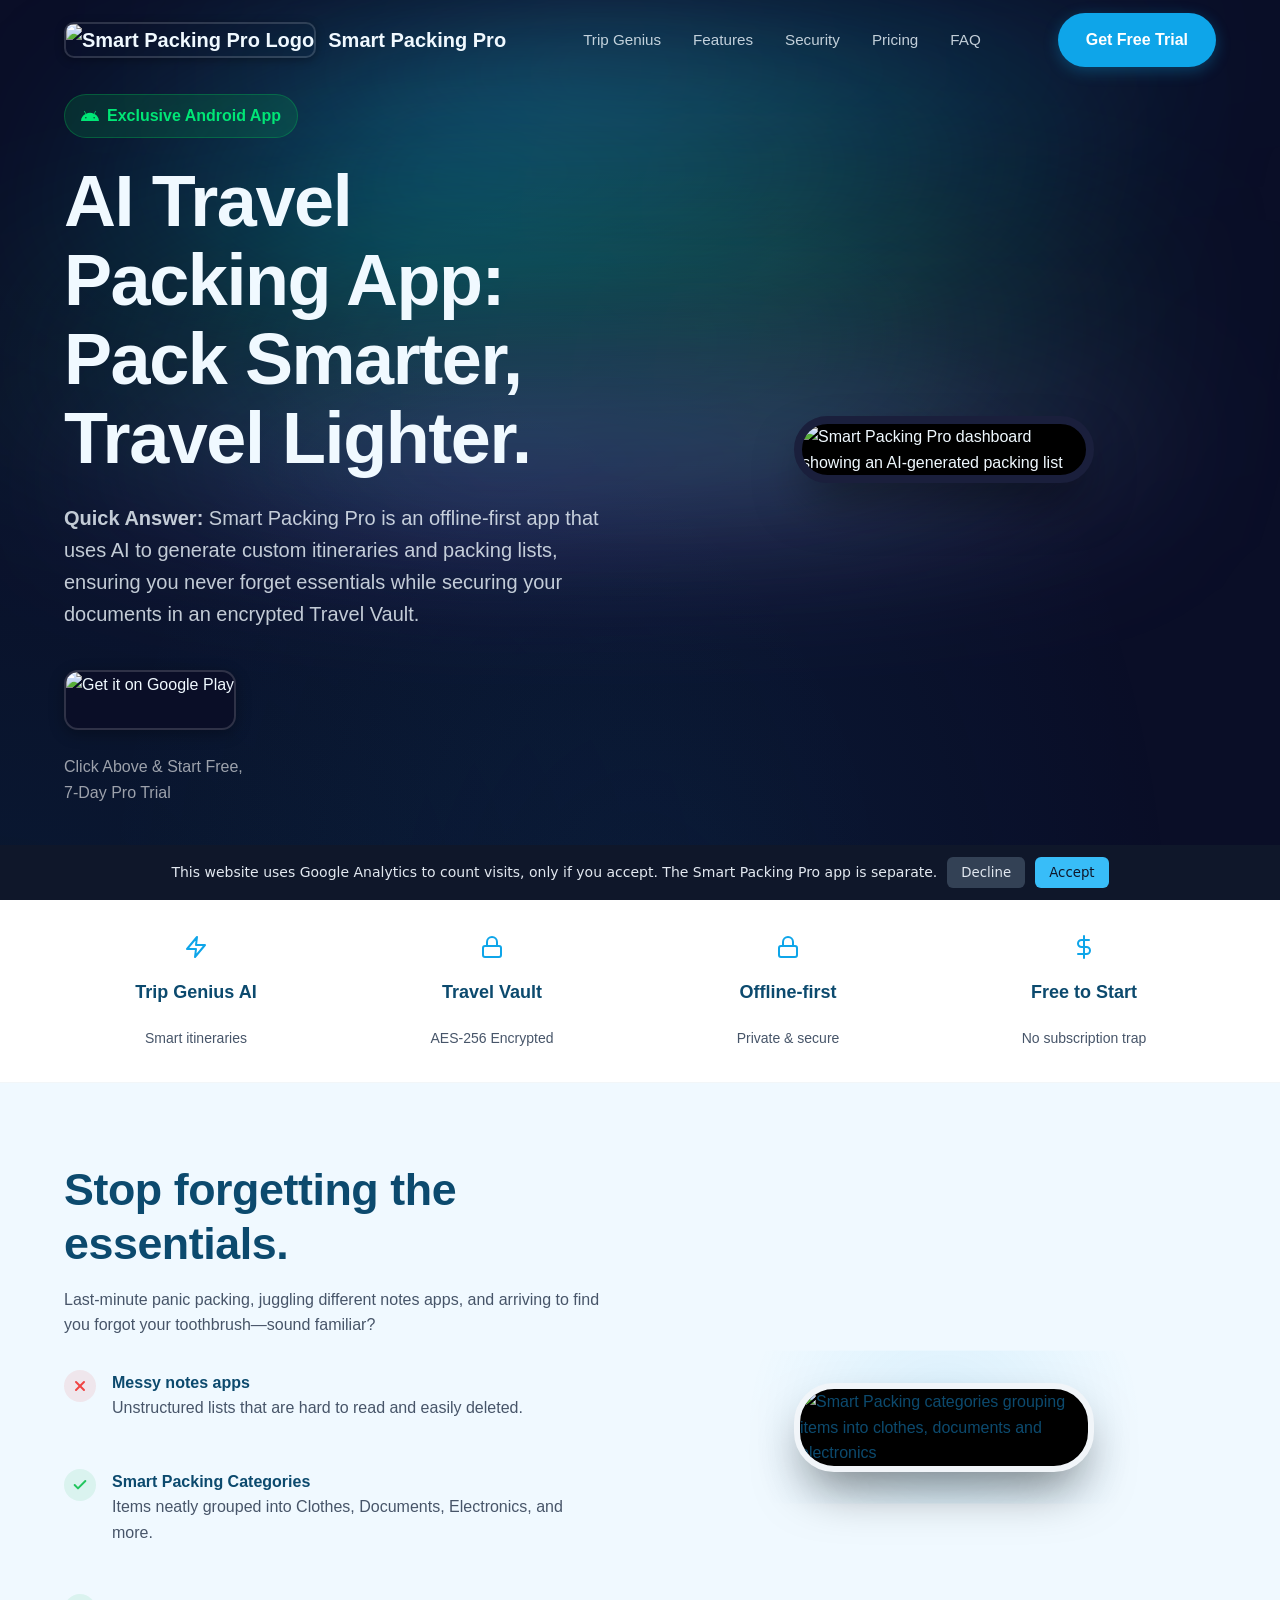
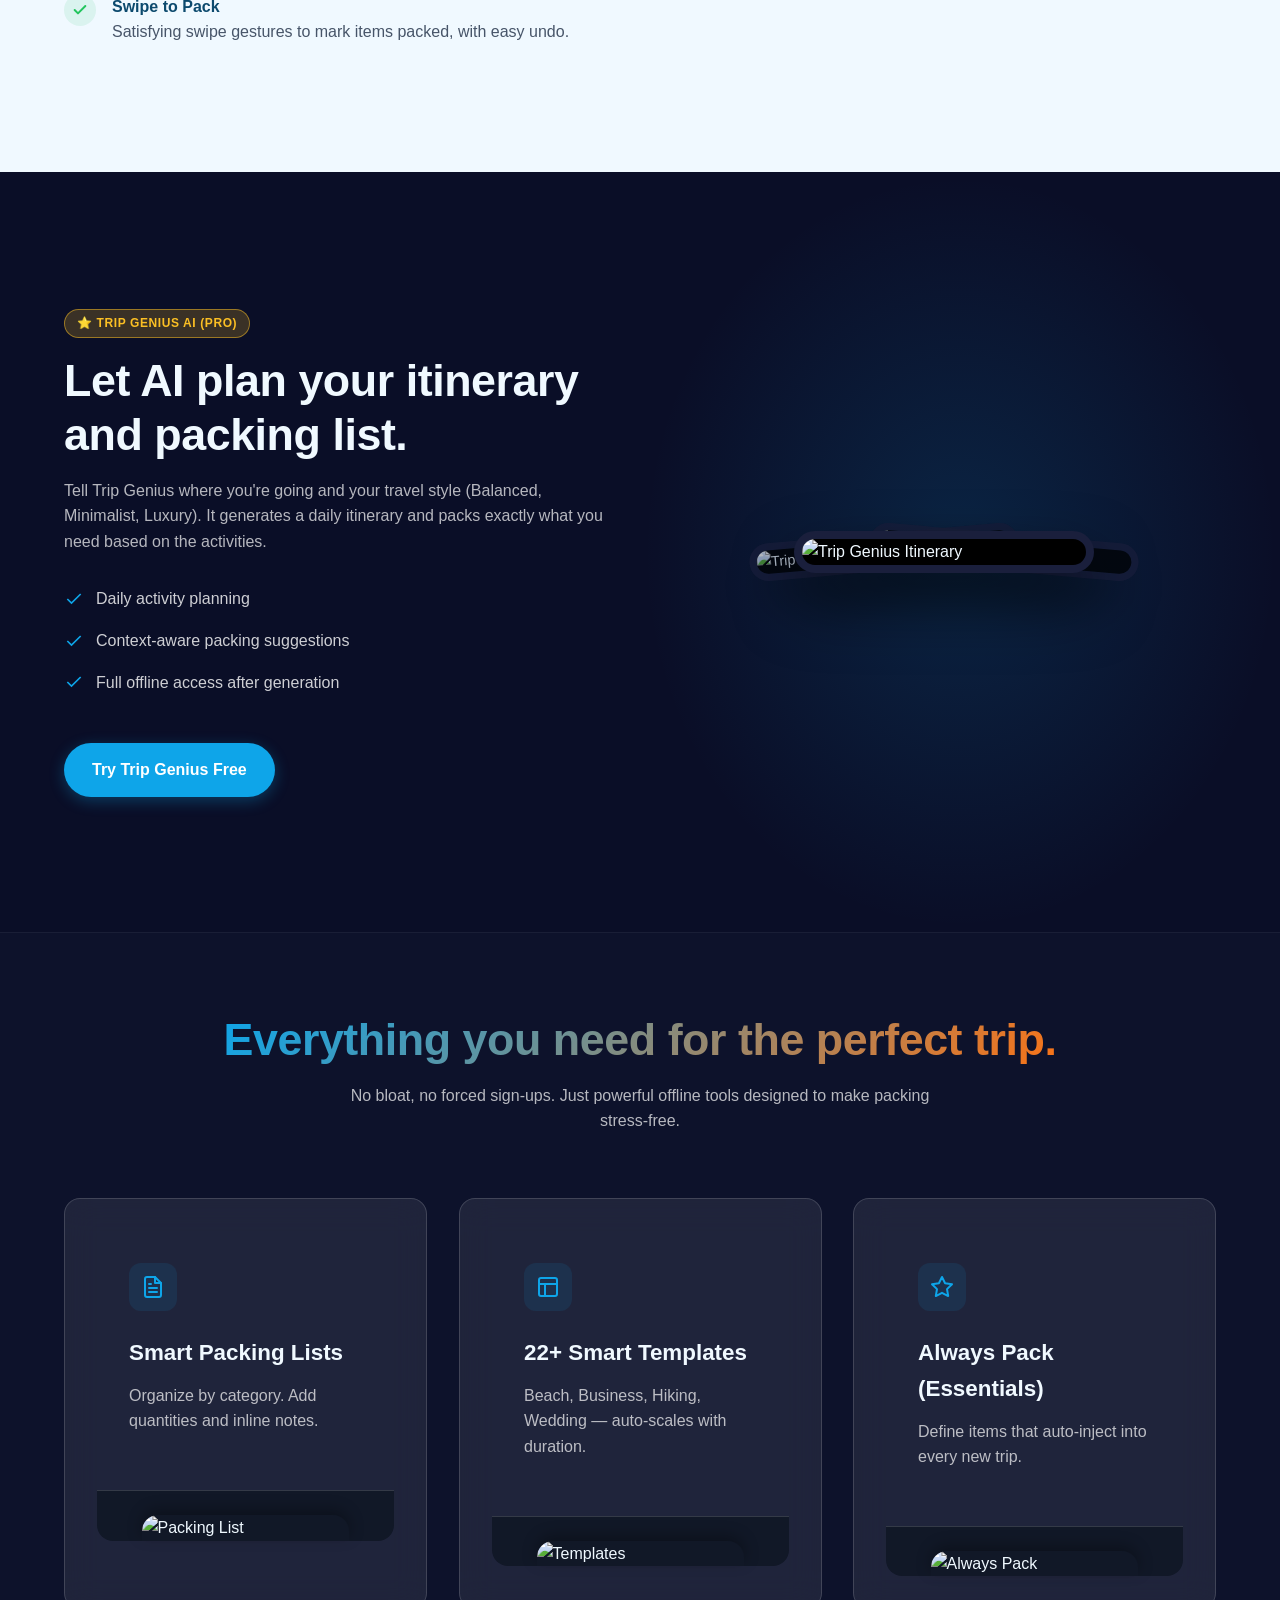
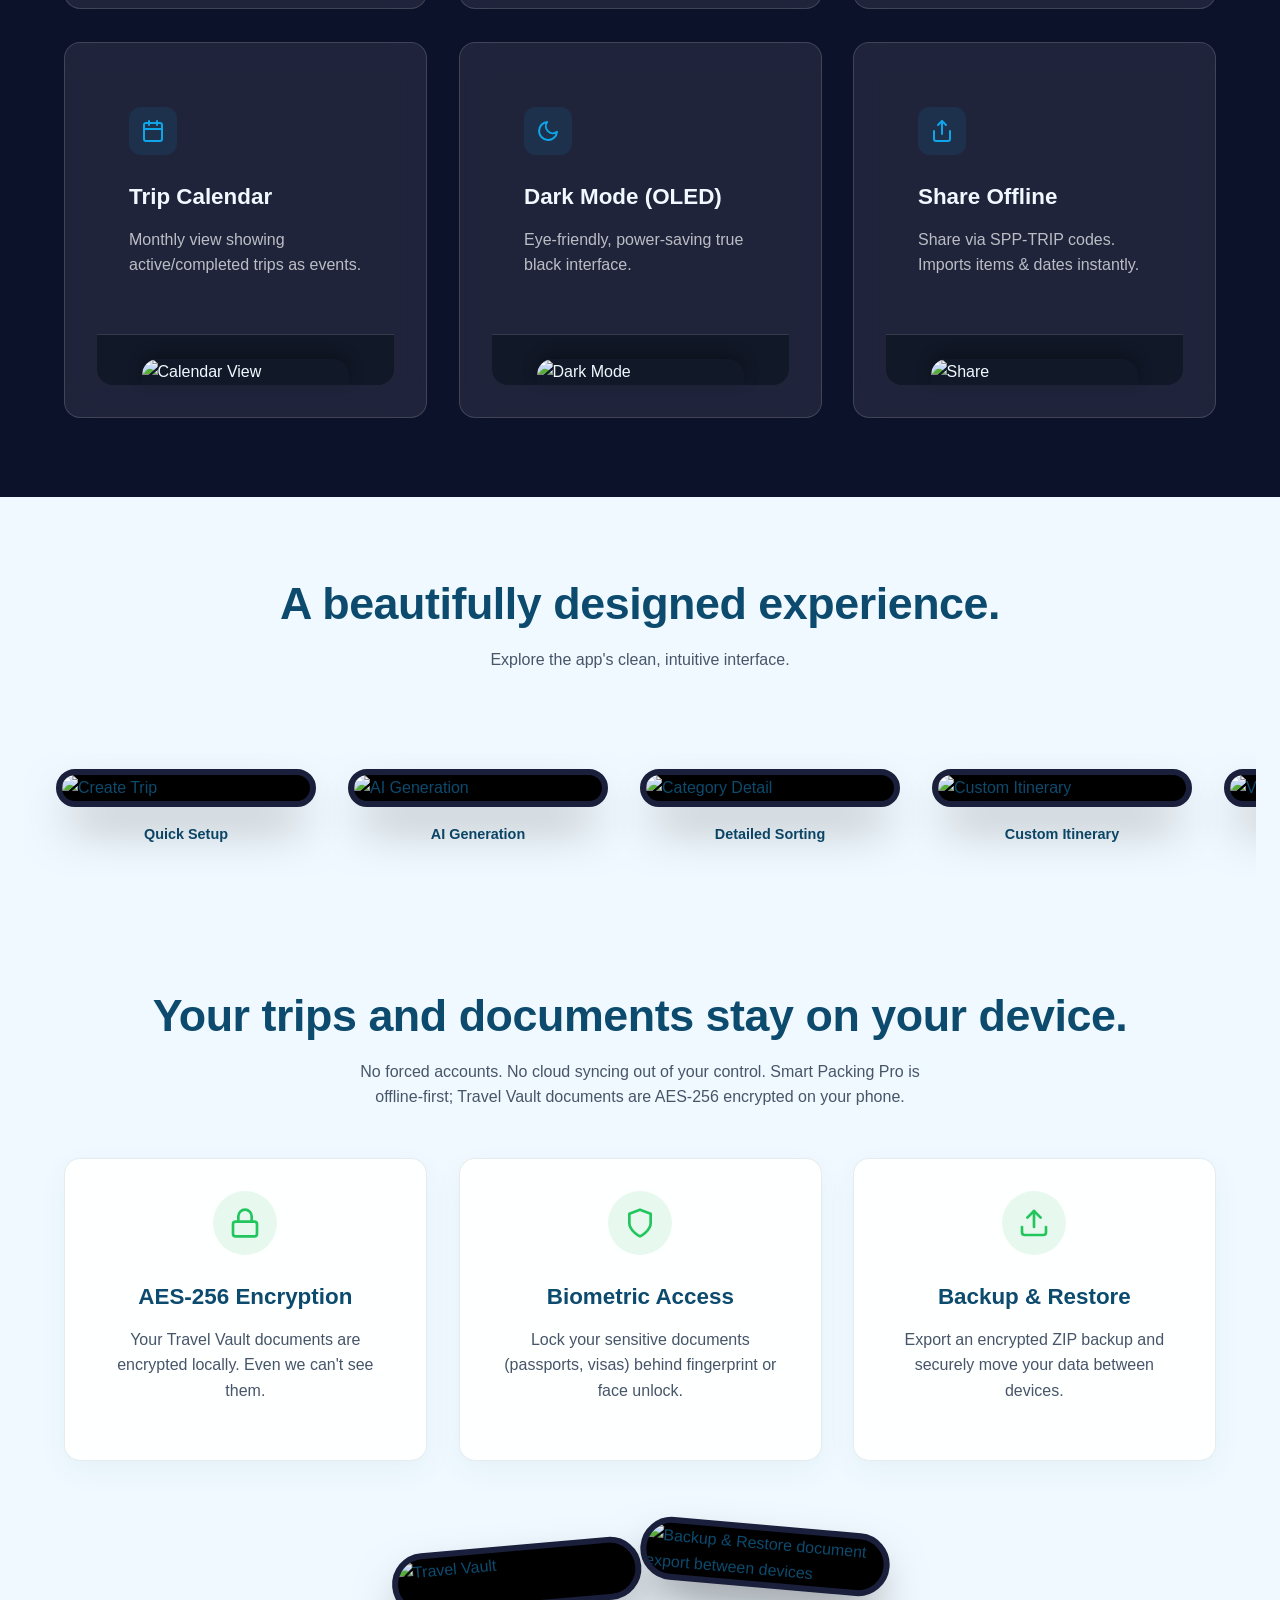
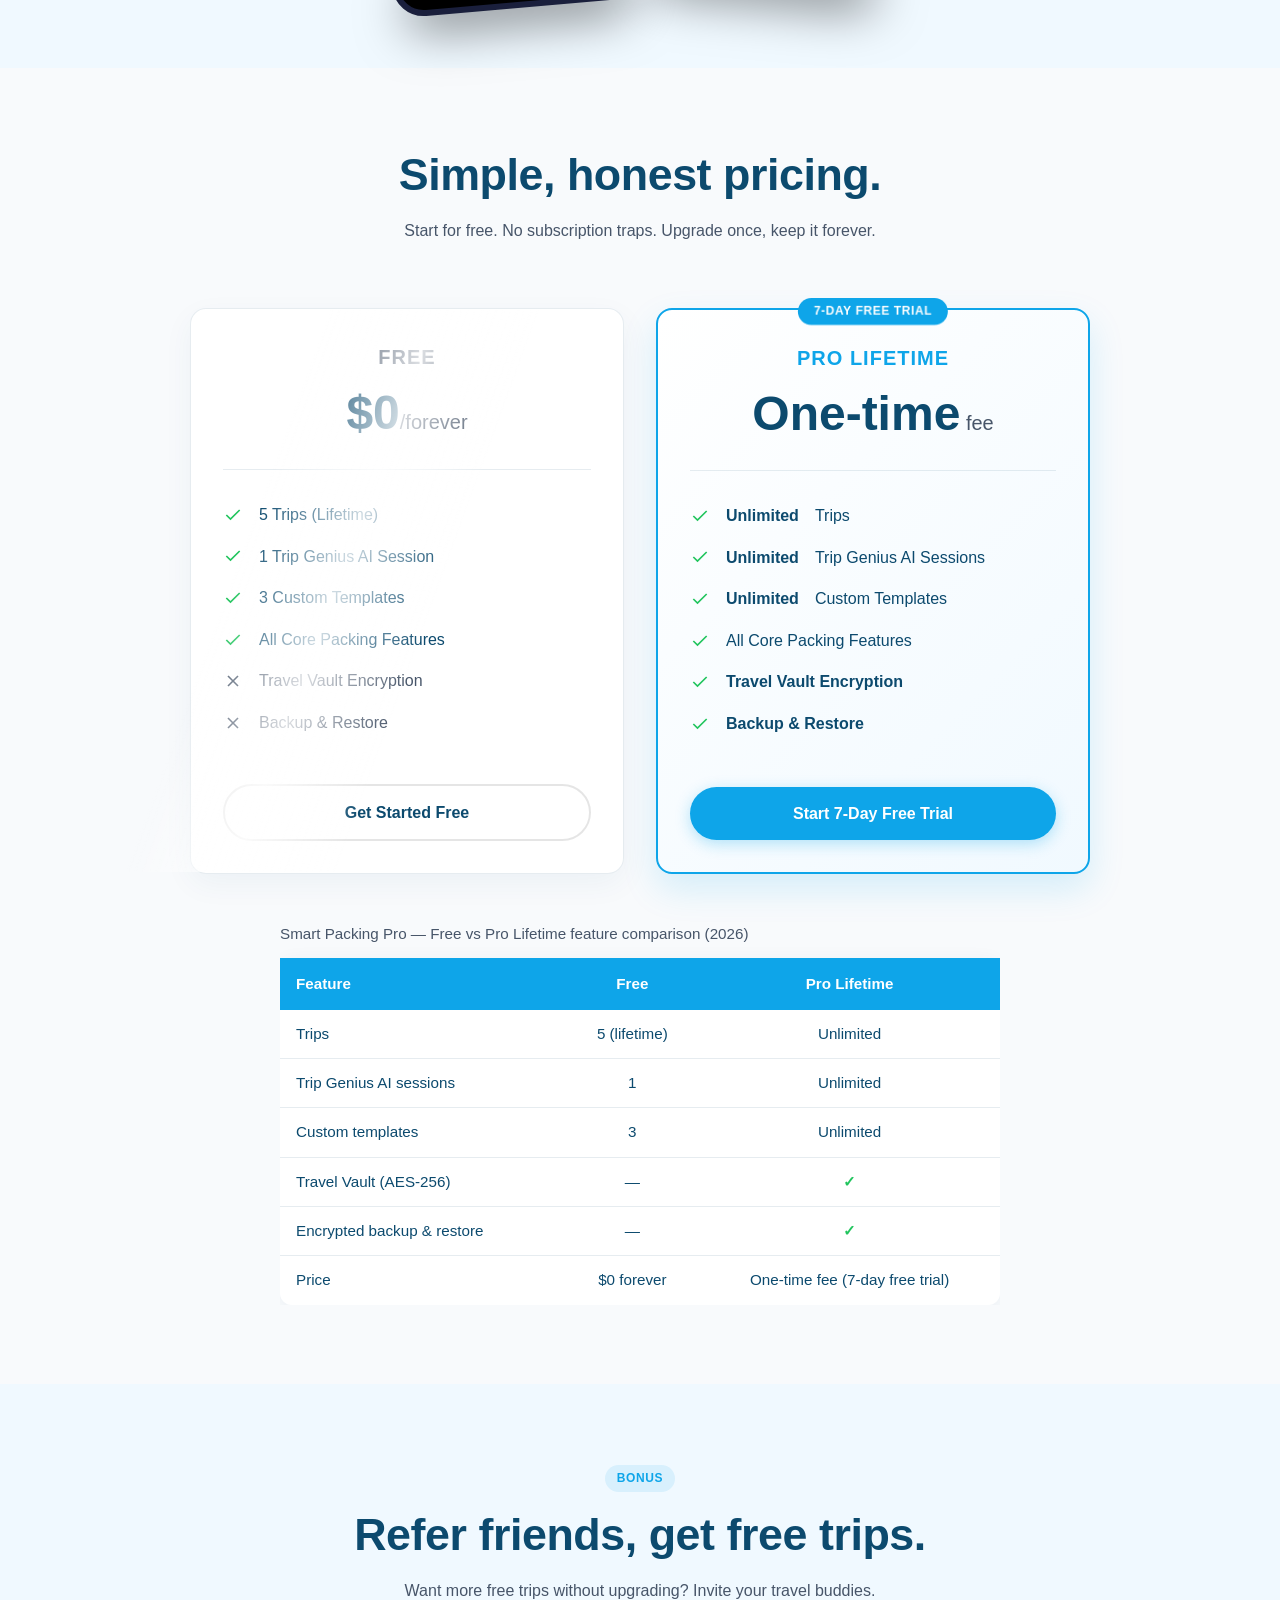
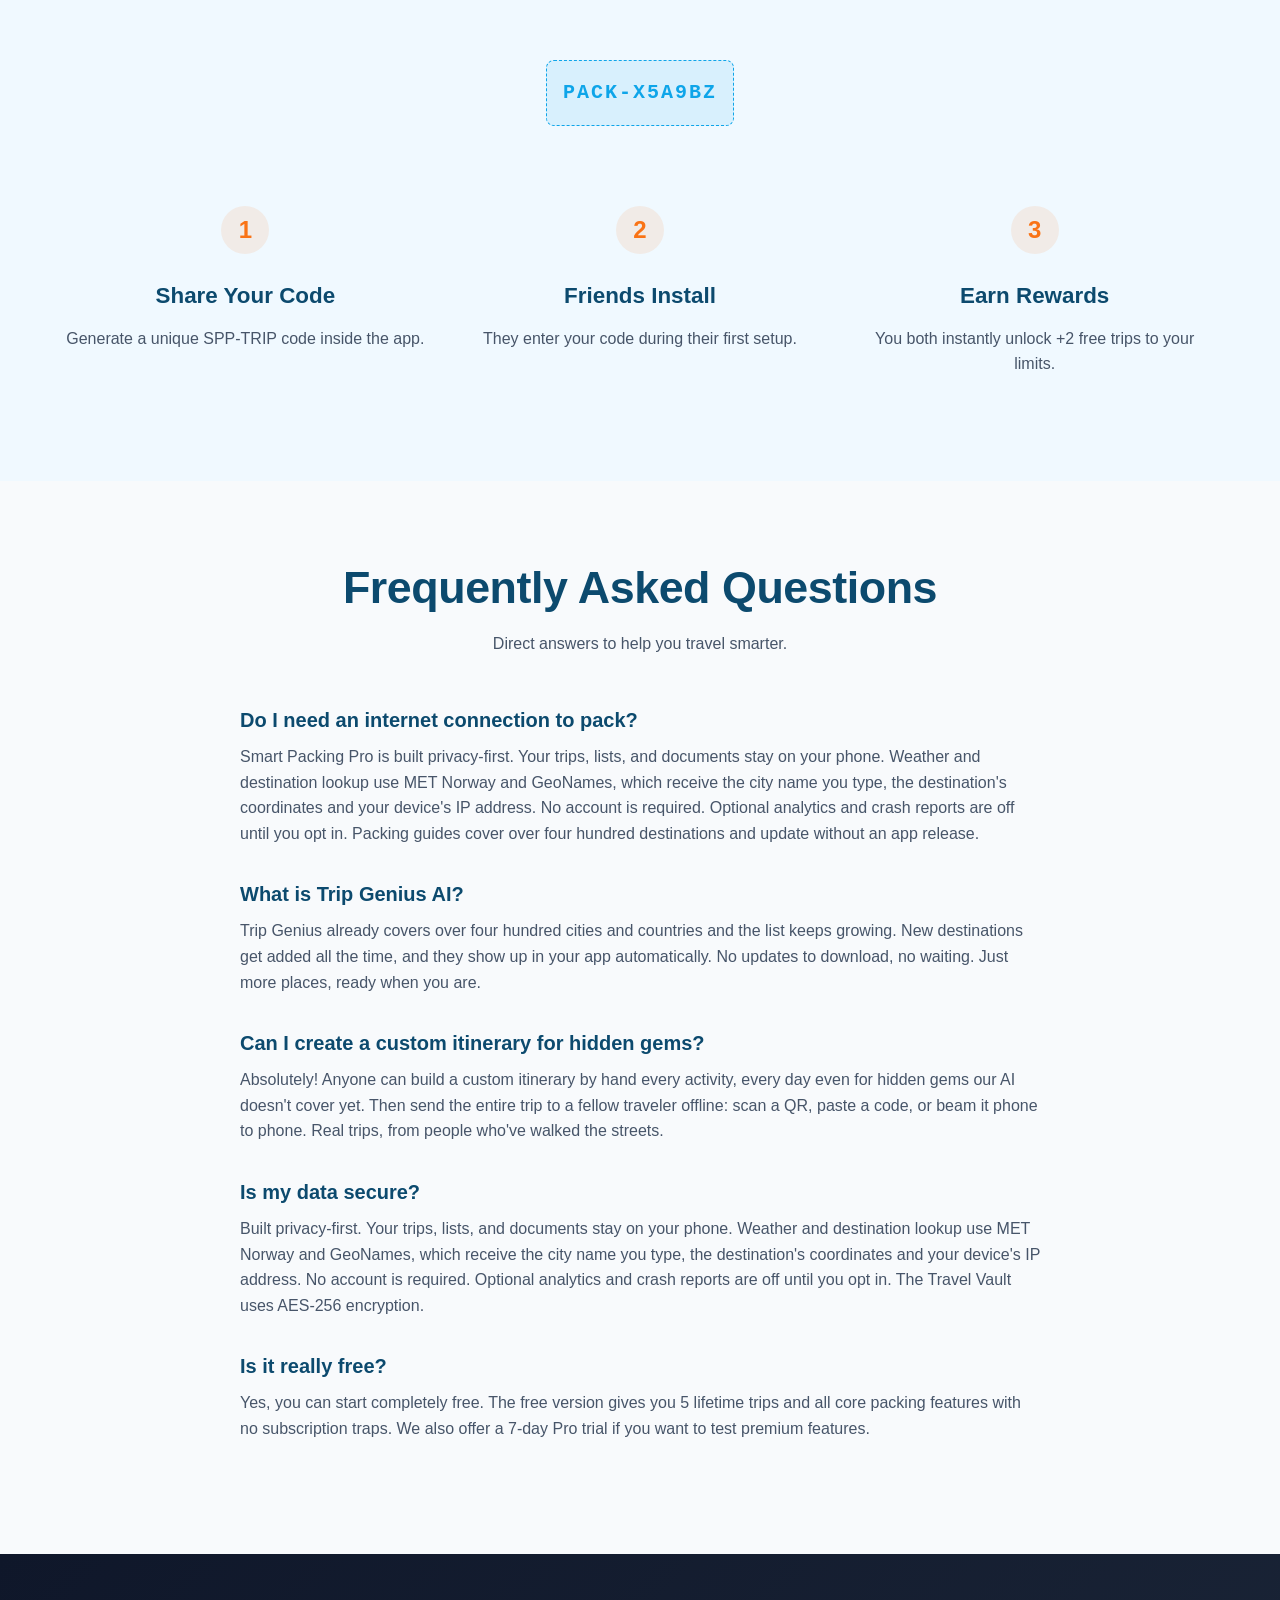
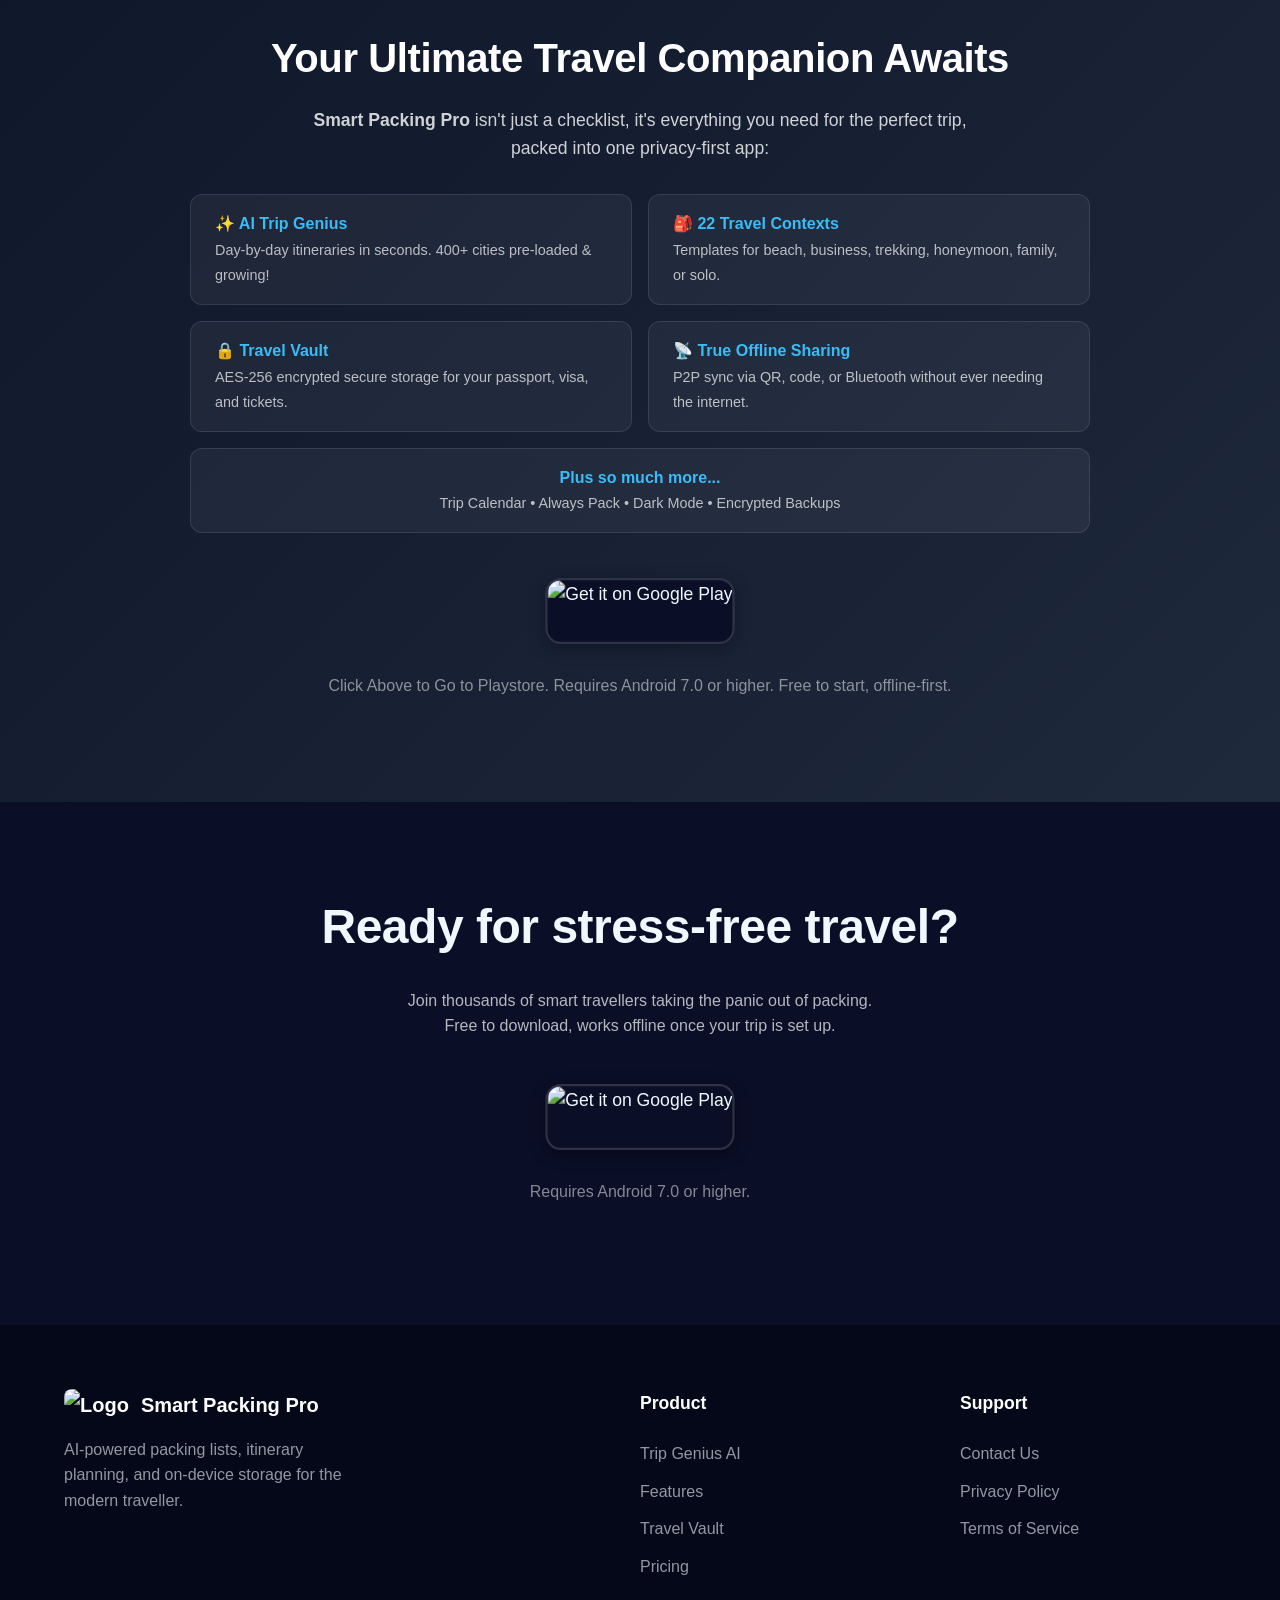
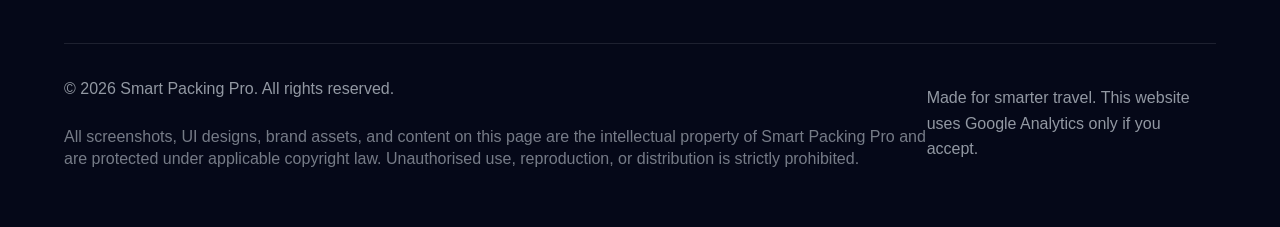
==== commit fe086c5f: "fix(site): weather/privacy disclosures (MET Norway, GeoNames), GA4 consent mode + banner" ====
--- a/index.html
+++ b/index.html
@@ -7,7 +7,7 @@
 
   <title>Smart Packing Pro — AI Travel Packing List App for Android</title>
   <meta name="description"
-    content="Pack smarter with Smart Packing Pro. AI-powered packing lists, Trip Genius itinerary planning, encrypted Travel Vault. Free to start. 100% offline.">
+    content="Pack smarter with Smart Packing Pro. AI-powered packing lists, Trip Genius itinerary planning, encrypted Travel Vault. Free to start. Offline-first.">
   <link rel="canonical" href="https://smartpackingpro.github.io/">
 
   <meta http-equiv="X-Frame-Options" content="SAMEORIGIN">
@@ -34,7 +34,7 @@
 
   <meta name="twitter:card" content="summary_large_image">
   <meta name="twitter:title" content="Smart Packing Pro — Pack Smarter. Travel Lighter.">
-  <meta name="twitter:description" content="AI packing lists & itinerary planning, all offline.">
+  <meta name="twitter:description" content="AI packing lists & itinerary planning, offline-first.">
   <meta name="twitter:image"
     content="https://res.cloudinary.com/de7i04m70/image/upload/v1779811471/spp-icons/Icon-xxxdpi-192x192.png">
 
@@ -113,7 +113,7 @@
         },
         "installUrl": "https://play.google.com/store/apps/details?id=com.androidapp.smartpackingpro",
         "url": "https://play.google.com/store/apps/details?id=com.androidapp.smartpackingpro",
-        "featureList": "AI Trip Genius itinerary planning, 400+ destinations as of 2026, AES-256 encrypted Travel Vault, 22+ packing templates, 100% offline-first, biometric document lock, offline trip sharing",
+        "featureList": "AI Trip Genius itinerary planning, 400+ destinations as of 2026, AES-256 encrypted Travel Vault, 22+ packing templates, offline-first, biometric document lock, offline trip sharing",
         "description": "Offline-first AI travel packing app for Android. Trip Genius generates day-by-day itineraries and context-aware packing lists across 400+ destinations (as of 2026), with an AES-256 encrypted Travel Vault for passports and documents. Free to start, no account required."
       },
       {
@@ -124,7 +124,7 @@
             "name": "Do I need an internet connection to pack?",
             "acceptedAnswer": {
               "@type": "Answer",
-              "text": "Smart Packing Pro is built privacy-first. Everything stays on your phone your trips, your lists, your documents. Only your city's name is ever sent out, just for weather and packing guides. No account, no tracking. And those guides? Over four hundred destinations, growing automatically no app update needed."
+              "text": "Smart Packing Pro is built privacy-first. Your trips, lists, and documents stay on your phone. Weather and destination lookup use MET Norway and GeoNames, which receive the city name you type, the destination's coordinates and your device's IP address. No account is required. Optional analytics and crash reports are off until you opt in. Packing guides cover over four hundred destinations and update without an app release."
             }
           },
           {
@@ -148,7 +148,7 @@
             "name": "Is my data secure?",
             "acceptedAnswer": {
               "@type": "Answer",
-              "text": "Built privacy-first. Your trips, your lists, your documents all stay on your phone. The only thing we ever send out is your destination's name, just to grab the weather and your packing guide. No account. No tracking. No personal data. Ever. We also use AES-256 encryption for the Travel Vault."
+              "text": "Built privacy-first. Your trips, lists, and documents stay on your phone. Weather and destination lookup use MET Norway and GeoNames, which receive the city name you type, the destination's coordinates and your device's IP address. No account is required. Optional analytics and crash reports are off until you opt in. The Travel Vault uses AES-256 encryption."
             }
           },
           {
@@ -281,7 +281,7 @@
               <path d="M7 11V7a5 5 0 0 1 10 0v4"></path>
             </svg>
           </div>
-          <h3 class="trust-title">100% Offline</h3>
+          <h3 class="trust-title">Offline-first</h3>
           <p class="trust-desc">Private & secure</p>
         </div>
         <div class="trust-item reveal stagger-child">
@@ -615,9 +615,9 @@
   <section id="security" class="section">
     <div class="container">
       <div class="text-center reveal">
-        <h2>Your data never leaves your device.</h2>
+        <h2>Your trips and documents stay on your device.</h2>
         <p class="text-muted" style="max-width: 600px; margin: 0 auto;">No forced accounts. No cloud syncing out of your
-          control. We built Smart Packing Pro with a zero-knowledge, offline-first architecture.</p>
+          control. Smart Packing Pro is offline-first; Travel Vault documents are AES-256 encrypted on your phone.</p>
       </div>
 
       <div class="security-grid">
@@ -848,10 +848,7 @@
       <div class="faq-grid reveal" style="max-width: 800px; margin: 3rem auto 0; text-align: left;">
         <div class="faq-item" style="margin-bottom: 2rem;">
           <h3 style="font-size: 1.25rem; margin-bottom: 0.5rem;">Do I need an internet connection to pack?</h3>
-          <p class="text-muted">Smart Packing Pro is built privacy-first. Everything stays on your phone your trips,
-            your lists, your documents. Only your city's name is ever sent out, just for weather and packing guides. No
-            account, no tracking. And those guides? Over four hundred destinations, growing automatically no app update
-            needed.</p>
+          <p class="text-muted">Smart Packing Pro is built privacy-first. Your trips, lists, and documents stay on your phone. Weather and destination lookup use MET Norway and GeoNames, which receive the city name you type, the destination's coordinates and your device's IP address. No account is required. Optional analytics and crash reports are off until you opt in. Packing guides cover over four hundred destinations and update without an app release.</p>
         </div>
         <div class="faq-item" style="margin-bottom: 2rem;">
           <h3 style="font-size: 1.25rem; margin-bottom: 0.5rem;">What is Trip Genius AI?</h3>
@@ -867,9 +864,7 @@
         </div>
         <div class="faq-item" style="margin-bottom: 2rem;">
           <h3 style="font-size: 1.25rem; margin-bottom: 0.5rem;">Is my data secure?</h3>
-          <p class="text-muted">Built privacy-first. Your trips, your lists, your documents all stay on your phone.
-            The only thing we ever send out is your destination's name, just to grab the weather and your packing guide.
-            No account. No tracking. No personal data. Ever. We also use AES-256 encryption for the Travel Vault.</p>
+          <p class="text-muted">Built privacy-first. Your trips, lists, and documents stay on your phone. Weather and destination lookup use MET Norway and GeoNames, which receive the city name you type, the destination's coordinates and your device's IP address. No account is required. Optional analytics and crash reports are off until you opt in. The Travel Vault uses AES-256 encryption.</p>
         </div>
         <div class="faq-item" style="margin-bottom: 2rem;">
           <h3 style="font-size: 1.25rem; margin-bottom: 0.5rem;">Is it really free?</h3>
@@ -933,7 +928,7 @@
           alt="Get it on Google Play">
       </a>
       <p class="text-small" style="color: rgba(255,255,255,0.5); margin-top: 2rem;">Click Above to Go to Playstore.
-        Requires Android 7.0 or higher. Free to start, 100% Offline.</p>
+        Requires Android 7.0 or higher. Free to start, offline-first.</p>
     </div>
   </section>
 
@@ -941,7 +936,7 @@
     <div class="container reveal">
       <h2 style="font-size: 3rem; margin-bottom: 2rem;">Ready for stress-free travel?</h2>
       <p style="color: rgba(255,255,255,0.7); max-width: 500px; margin: 0 auto 3rem;">Join thousands of smart travellers
-        taking the panic out of packing. Free to download, works entirely offline.</p>
+        taking the panic out of packing. Free to download, works offline once your trip is set up.</p>
 
       <a href="/get"
         class="play-store-badge" style="transform: scale(1.1);" target="_blank" rel="noopener">
@@ -964,7 +959,7 @@
               alt="Logo">
             <span>Smart Packing Pro</span>
           </div>
-          <p class="footer-desc">AI-powered packing lists, itinerary planning, and secure offline storage for the modern
+          <p class="footer-desc">AI-powered packing lists, itinerary planning, and on-device storage for the modern
             traveller.</p>
         </div>
 
@@ -997,7 +992,7 @@
             brand assets, and content on this page are the intellectual property of Smart Packing Pro and are protected
             under applicable copyright law. Unauthorised use, reproduction, or distribution is strictly prohibited.</p>
         </div>
-        <p>Made for smarter travel.</p>
+        <p>Made for smarter travel. This website uses Google Analytics only if you accept.</p>
       </div>
     </div>
   </footer>
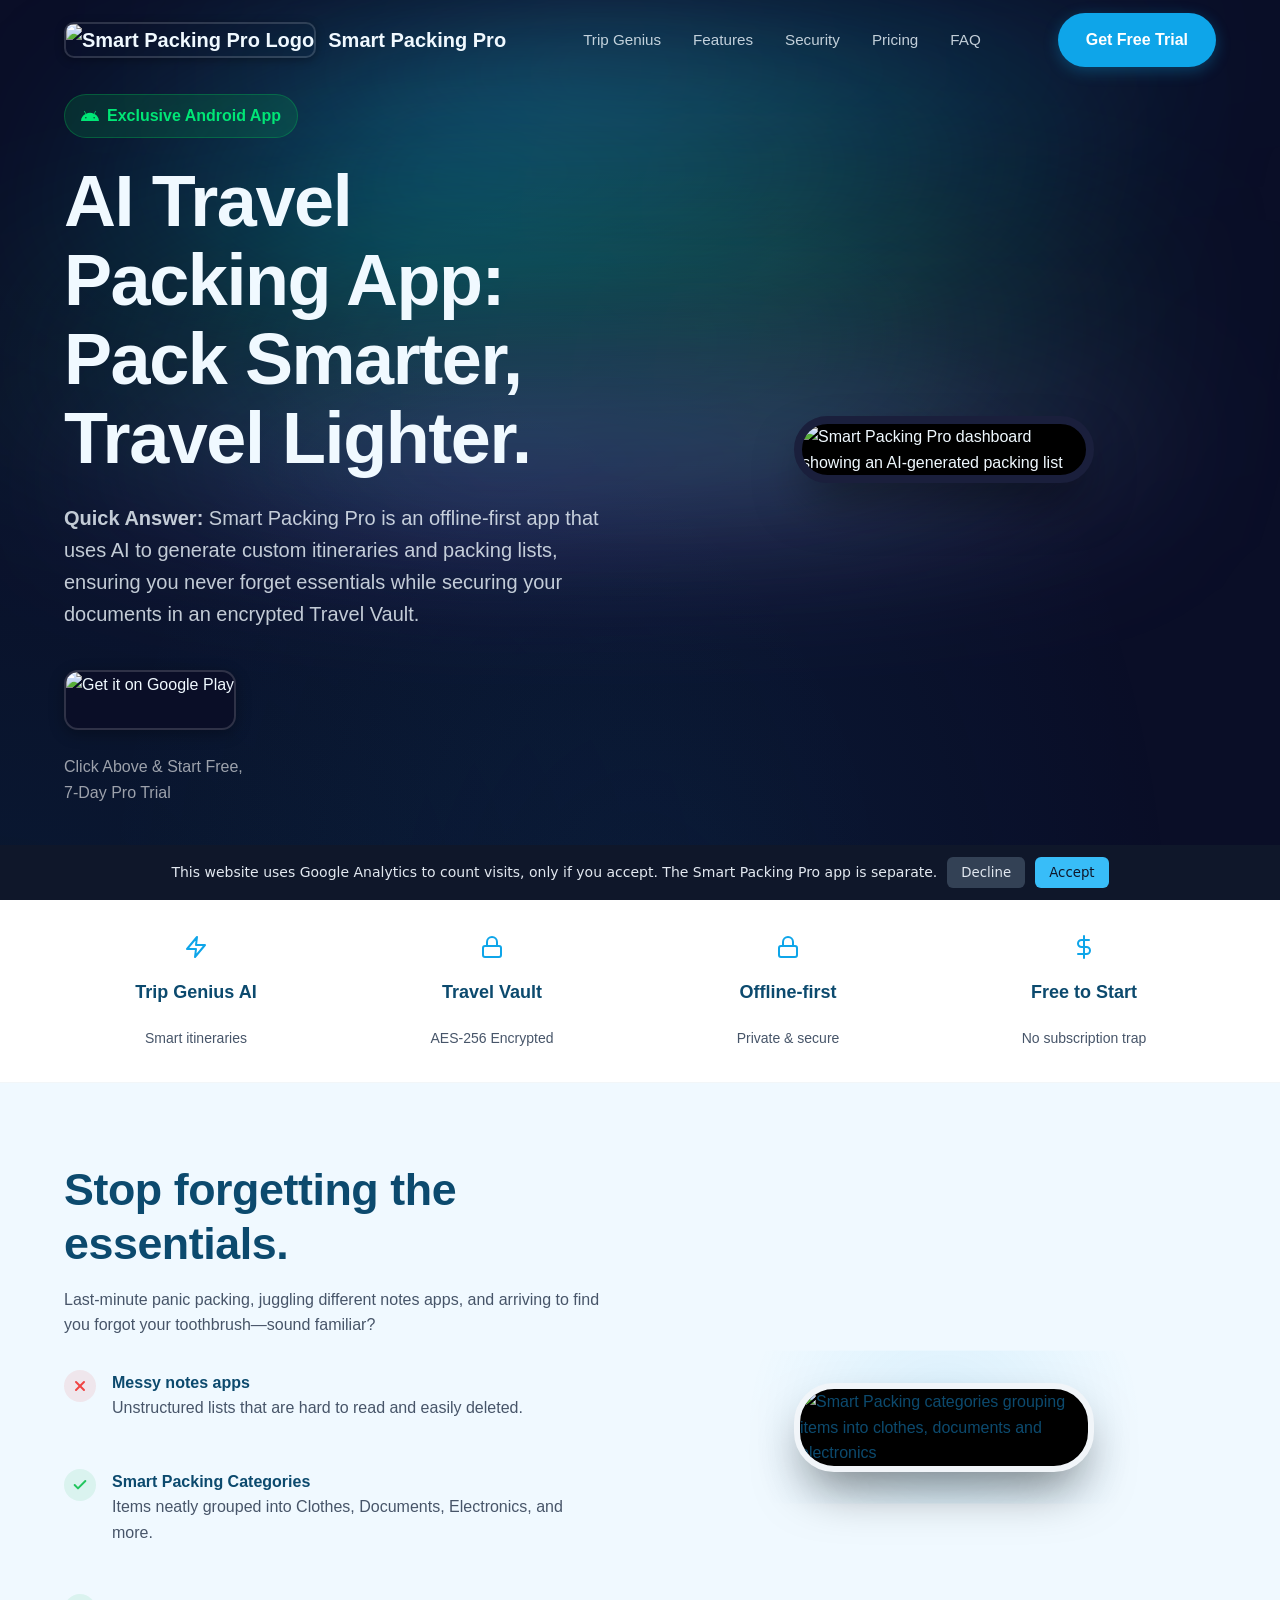
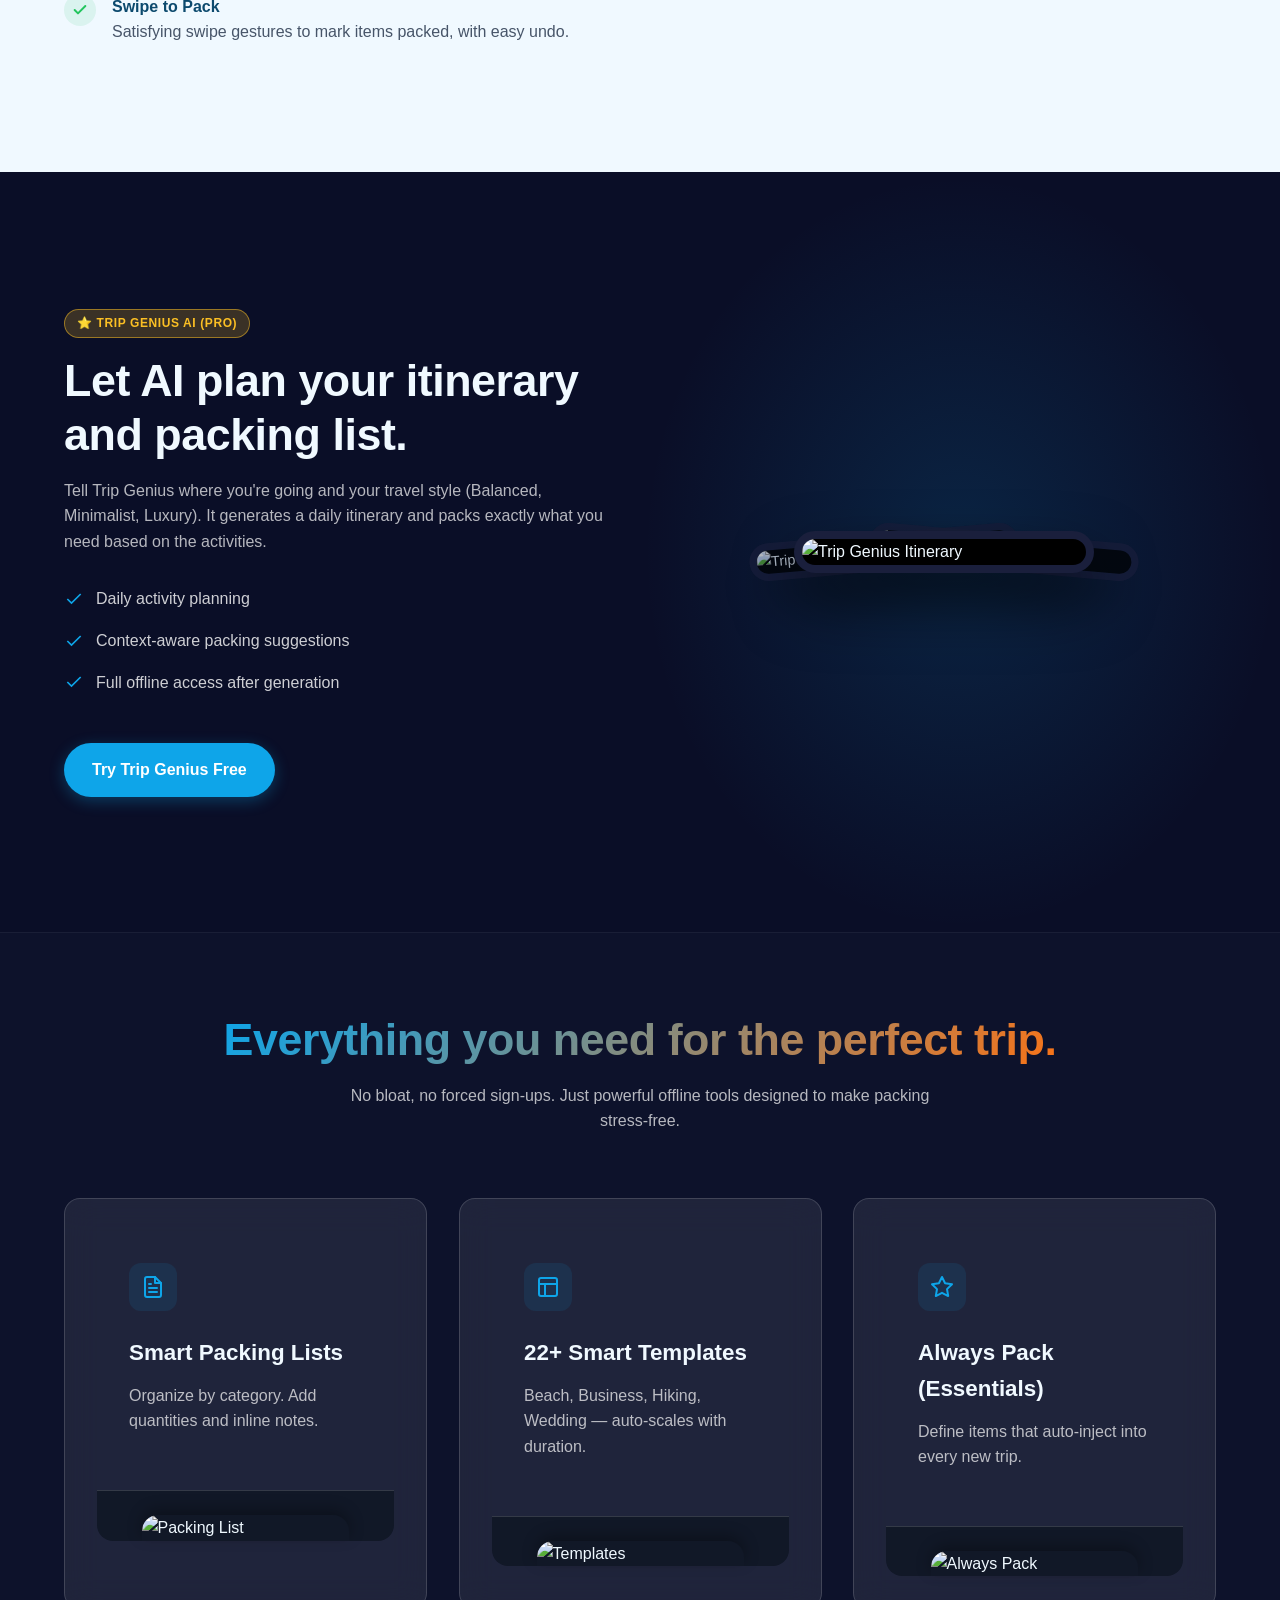
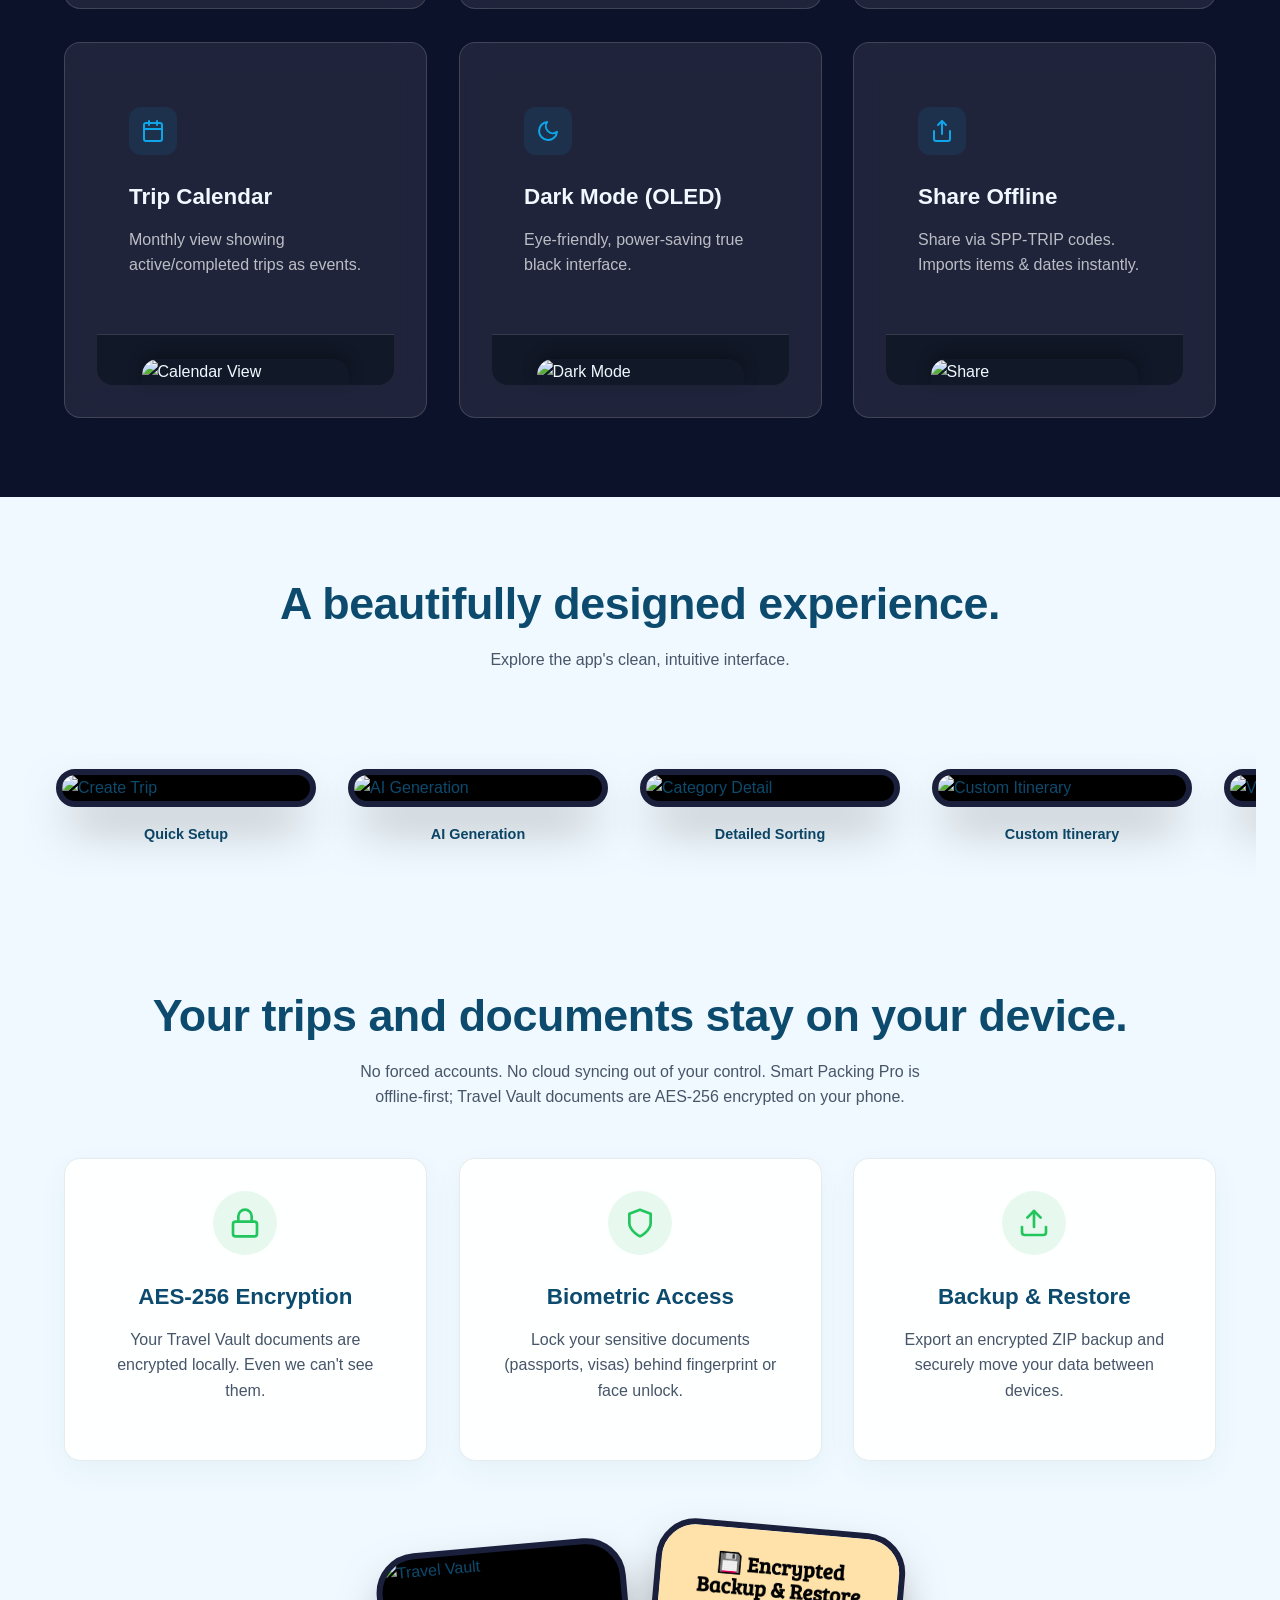
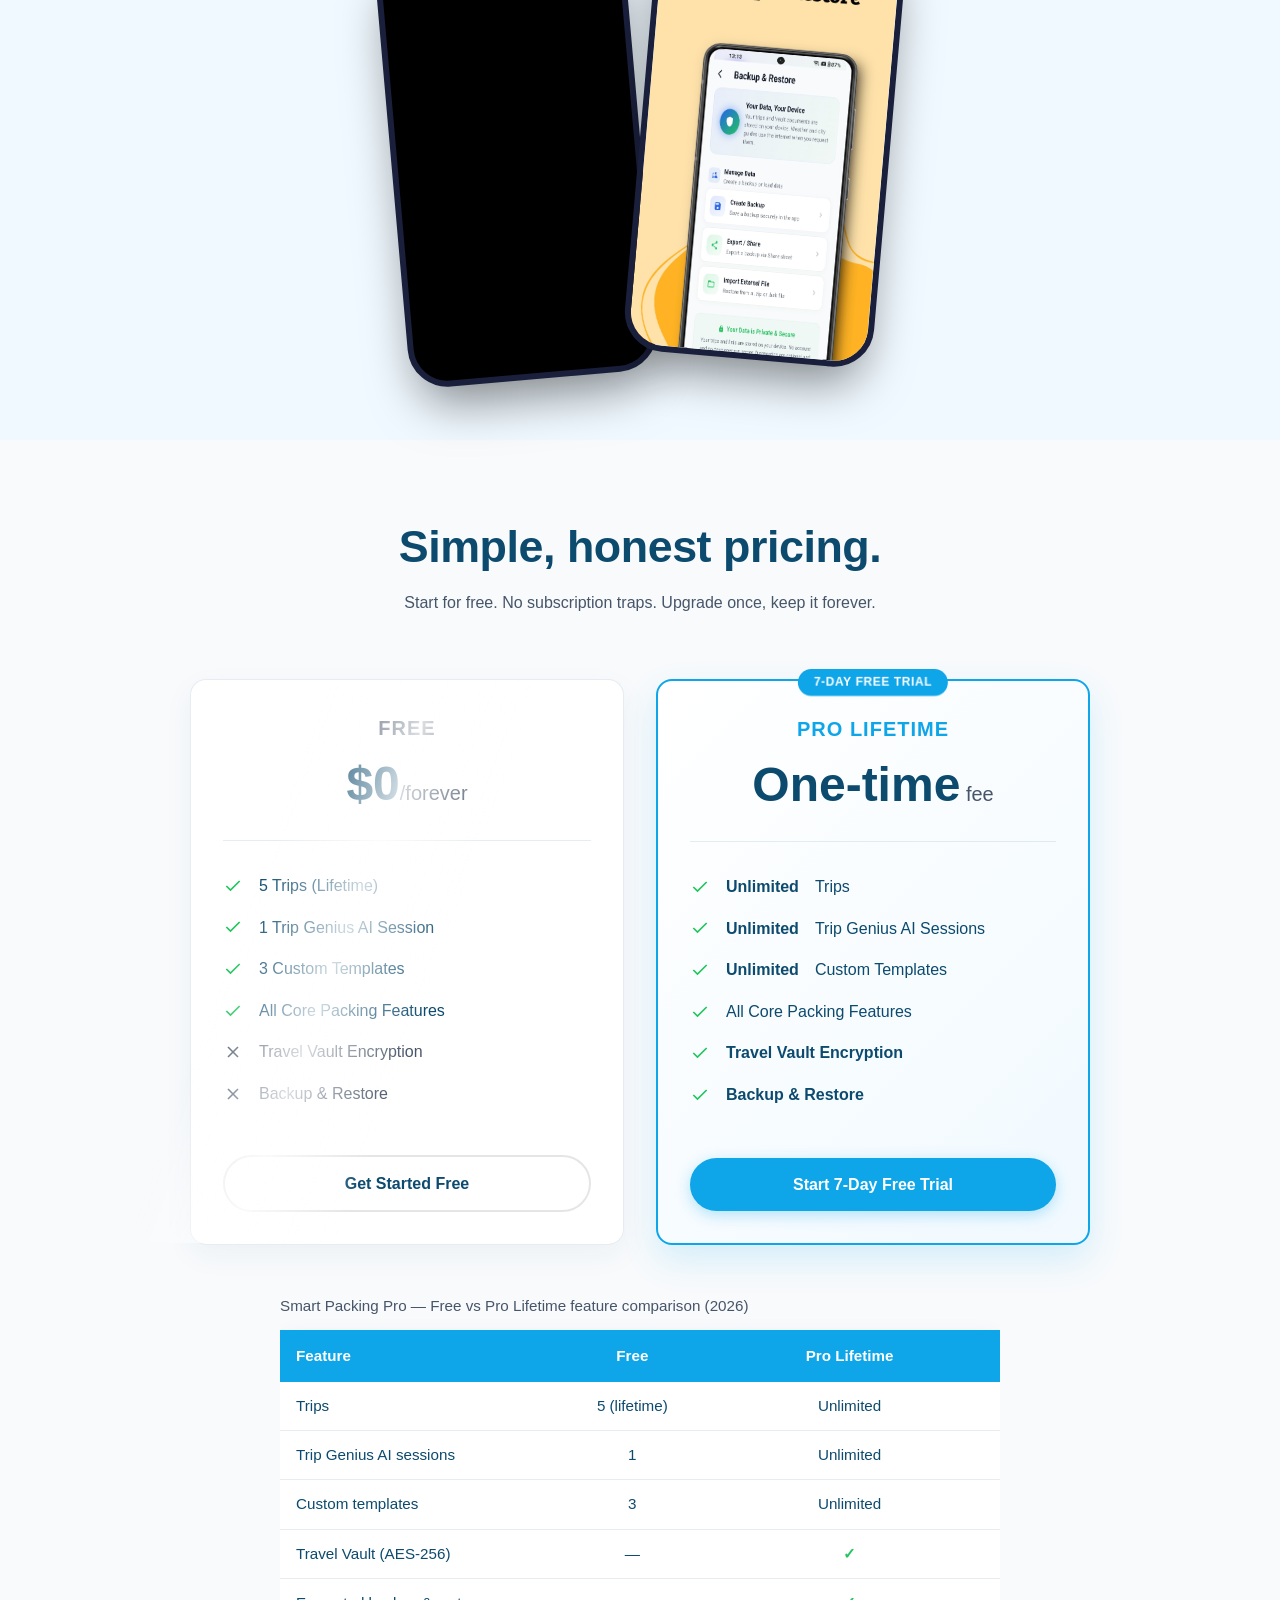
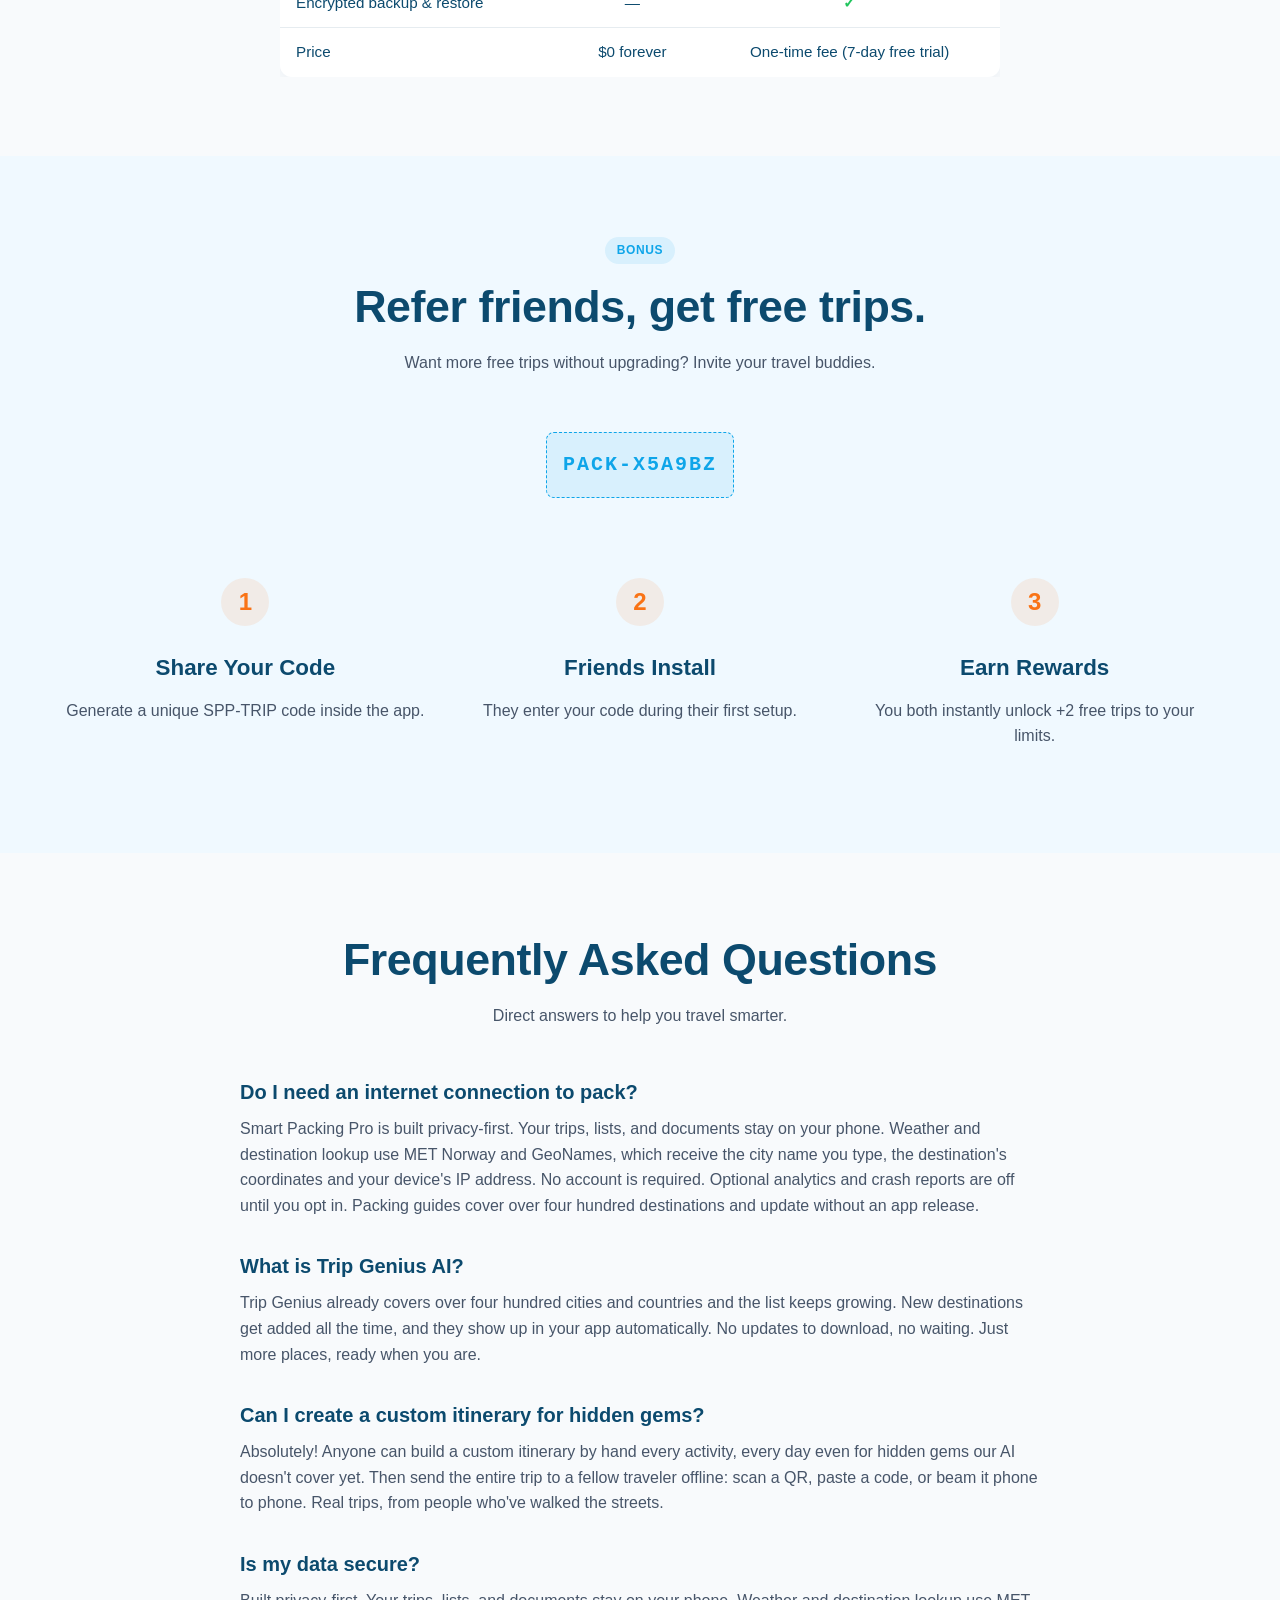
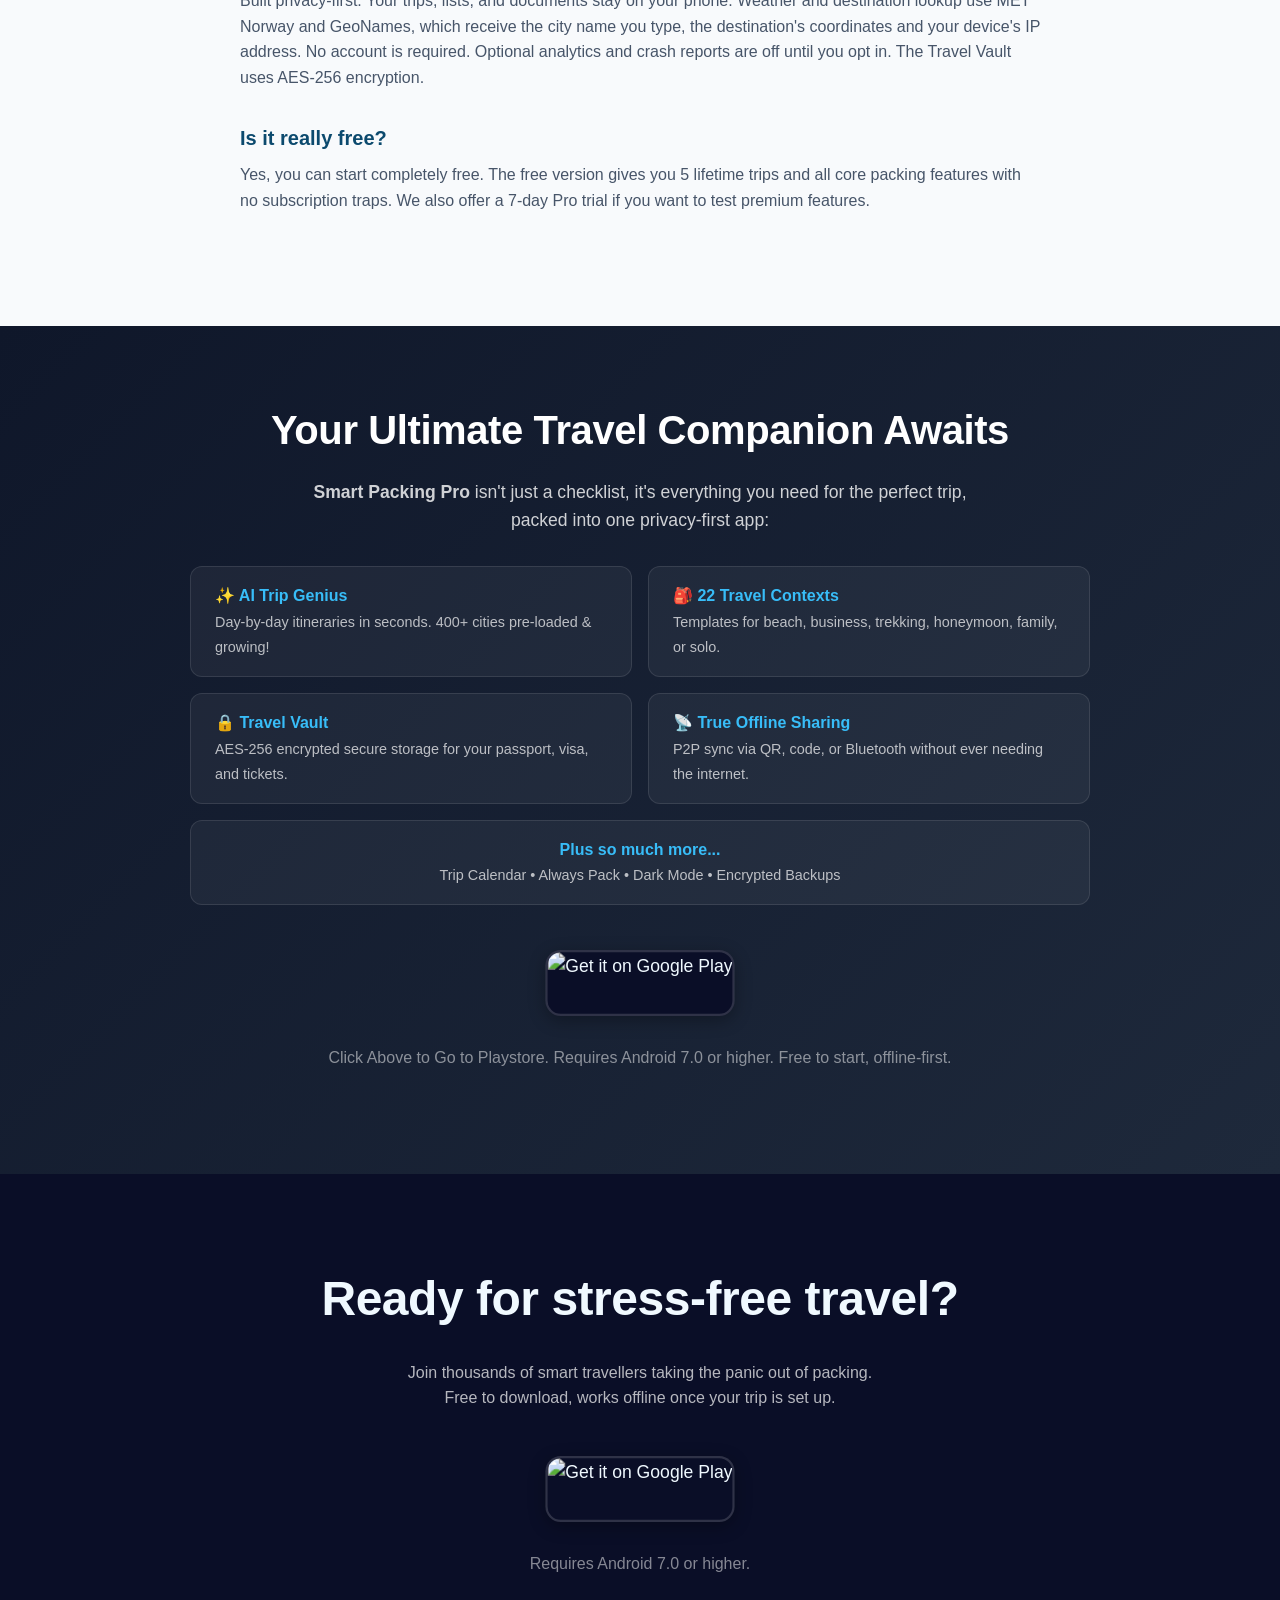
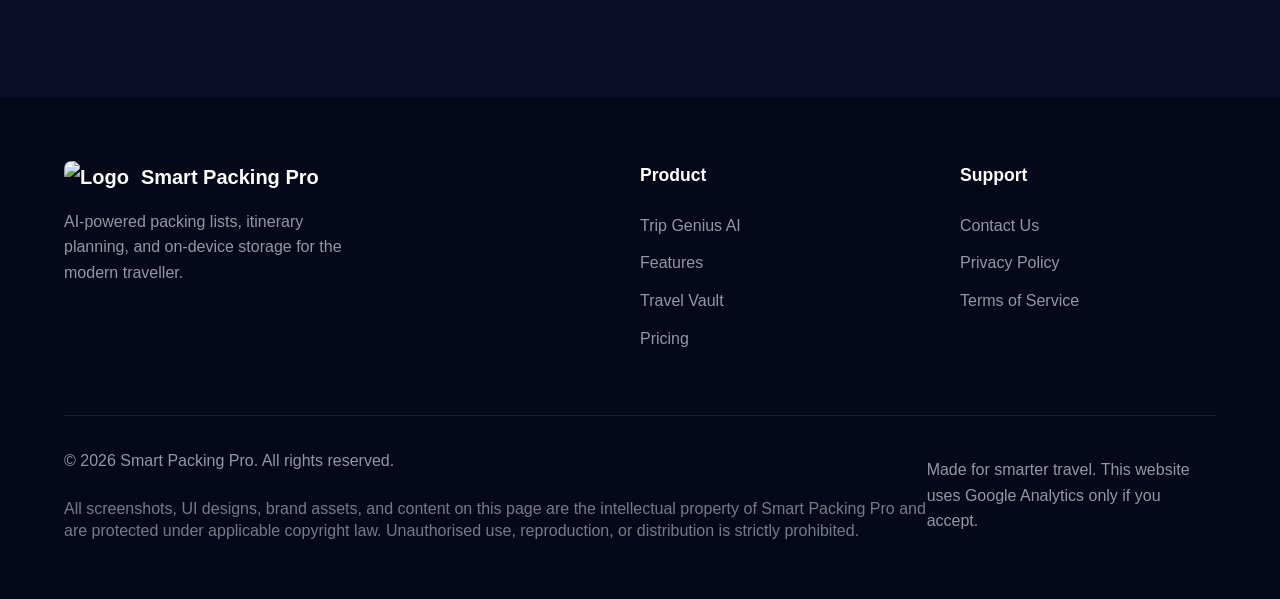
==== commit aa4f19c3: "fix(site): serve v191 Backup & Restore screenshot from repo (assets/), not the old CDN image" ====
--- a/index.html
+++ b/index.html
@@ -56,7 +56,6 @@
     href="https://res.cloudinary.com/de7i04m70/image/upload/v1779811523/spp-screenshots/0.Dashboard.jpg">
 
   <!-- Google Analytics 4 — landing page only, NOT the Android app -->
-  <script async src="https://www.googletagmanager.com/gtag/js?id=G-S919FCNMTS"></script>
   <script src="js/analytics.js"></script>
 
   <link rel="stylesheet" href="css/style.css">
@@ -664,7 +663,7 @@
       <div class="security-images reveal">
         <img src="https://res.cloudinary.com/de7i04m70/image/upload/v1779811523/spp-screenshots/13.Traval_Vault.jpg"
           alt="Travel Vault" loading="lazy" decoding="async" class="phone-mockup">
-        <img src="https://res.cloudinary.com/de7i04m70/image/upload/v1779811523/spp-screenshots/15.Backup_Restore.jpg"
+        <img src="assets/15.Backup_Restore_v191.jpg"
           alt="Backup &amp; Restore document export between devices" loading="lazy" decoding="async" class="phone-mockup">
       </div>
     </div>
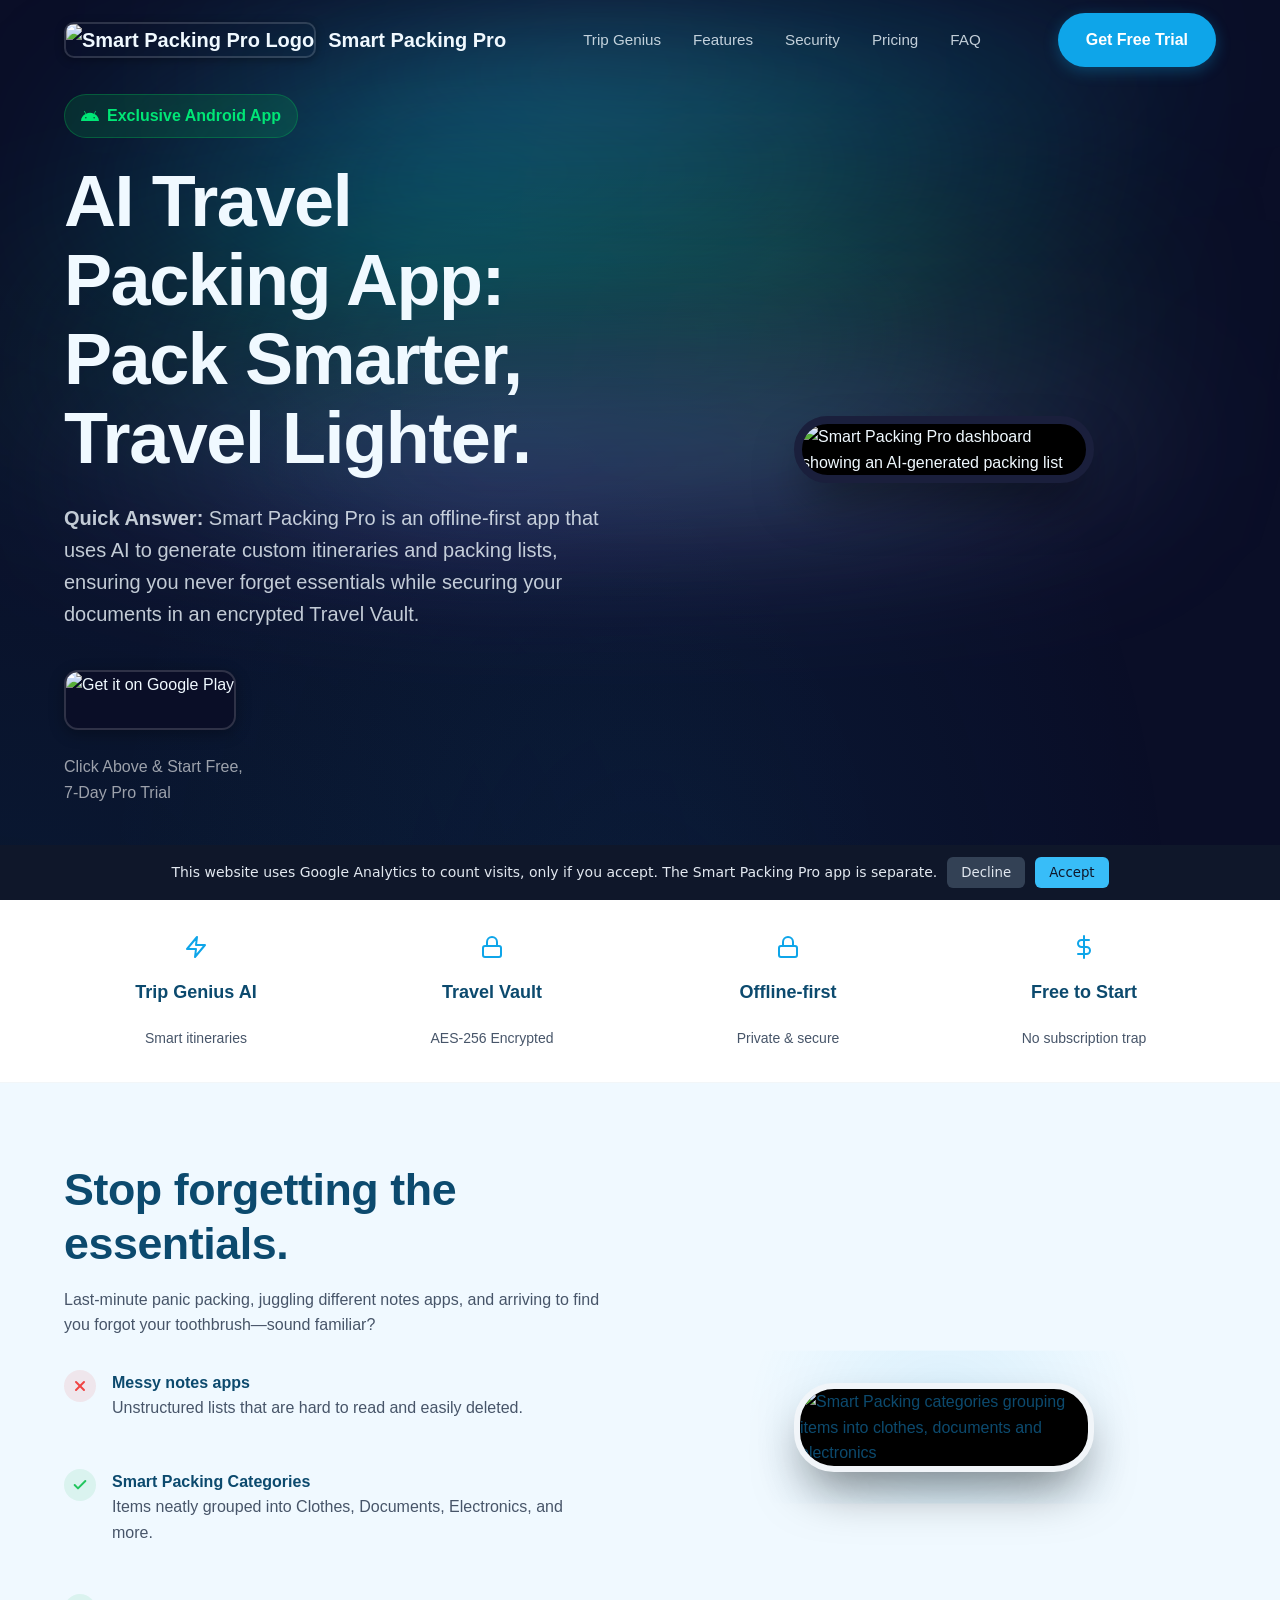
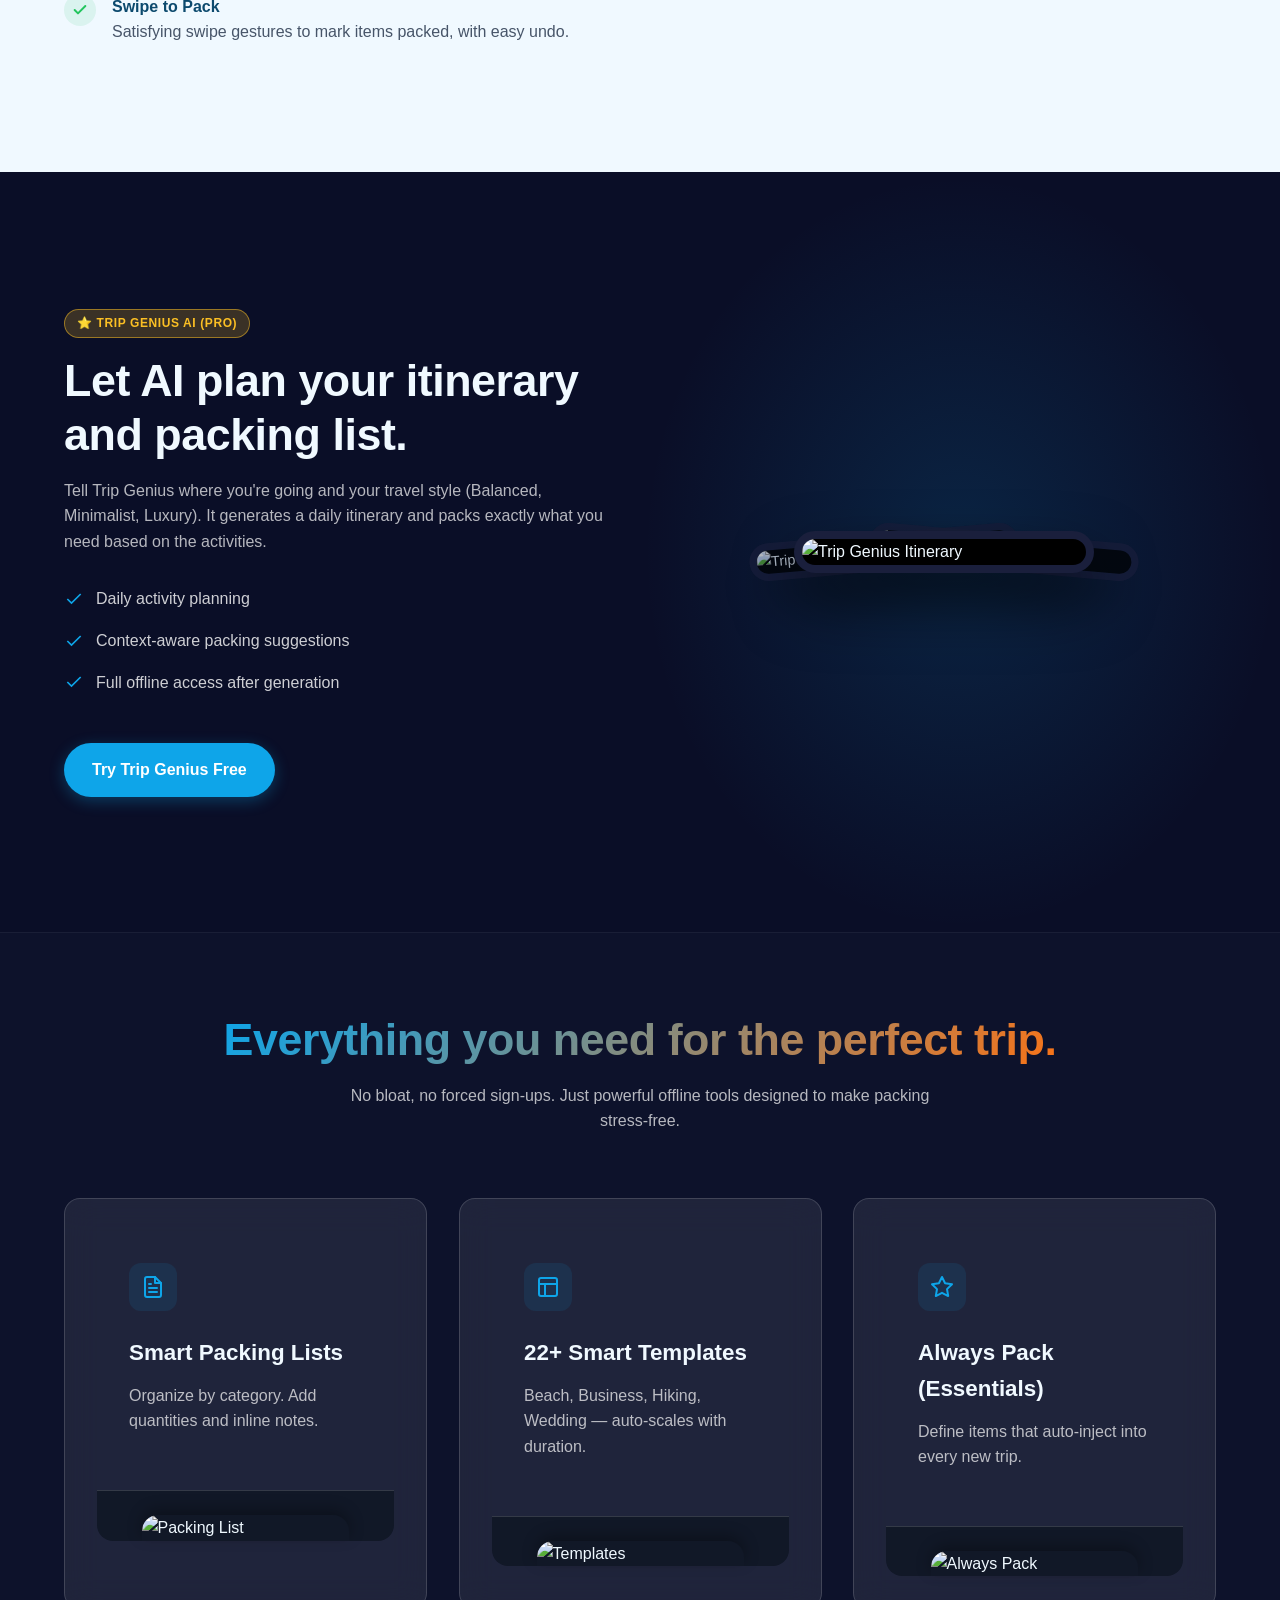
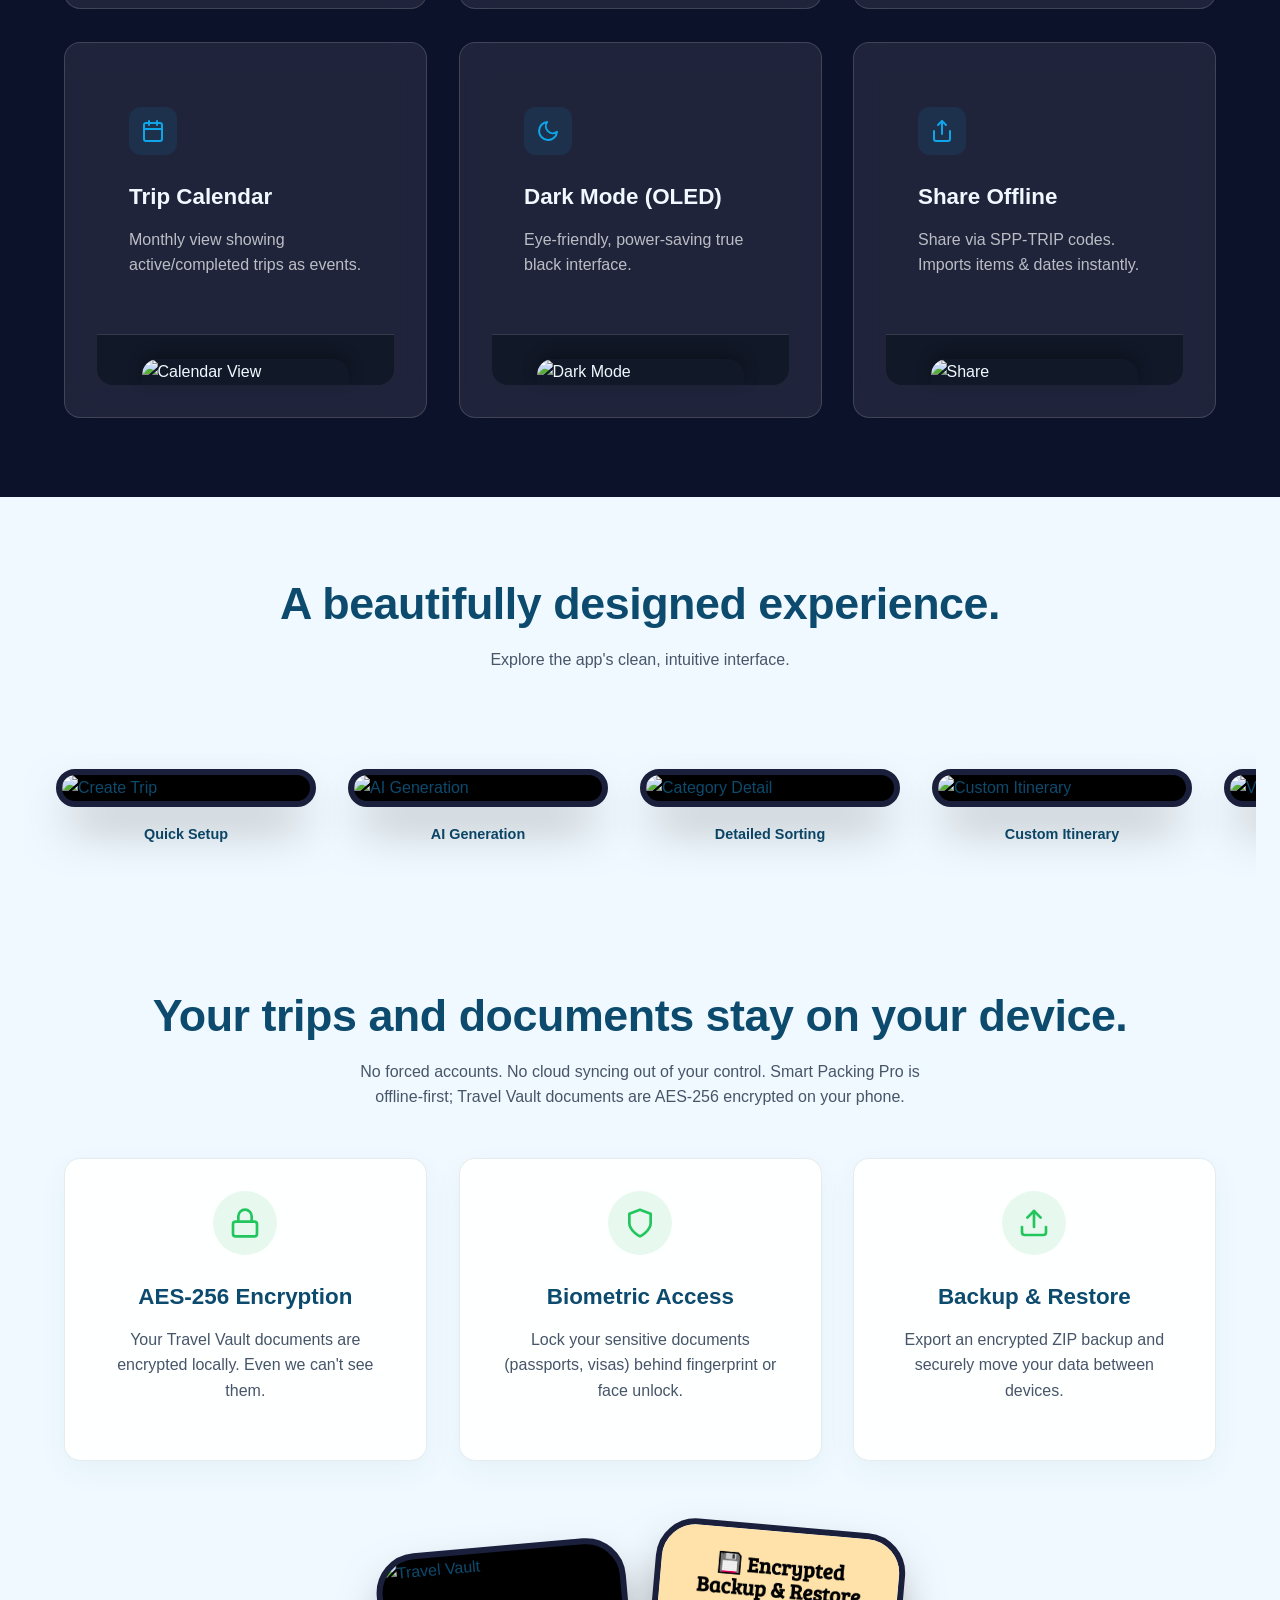
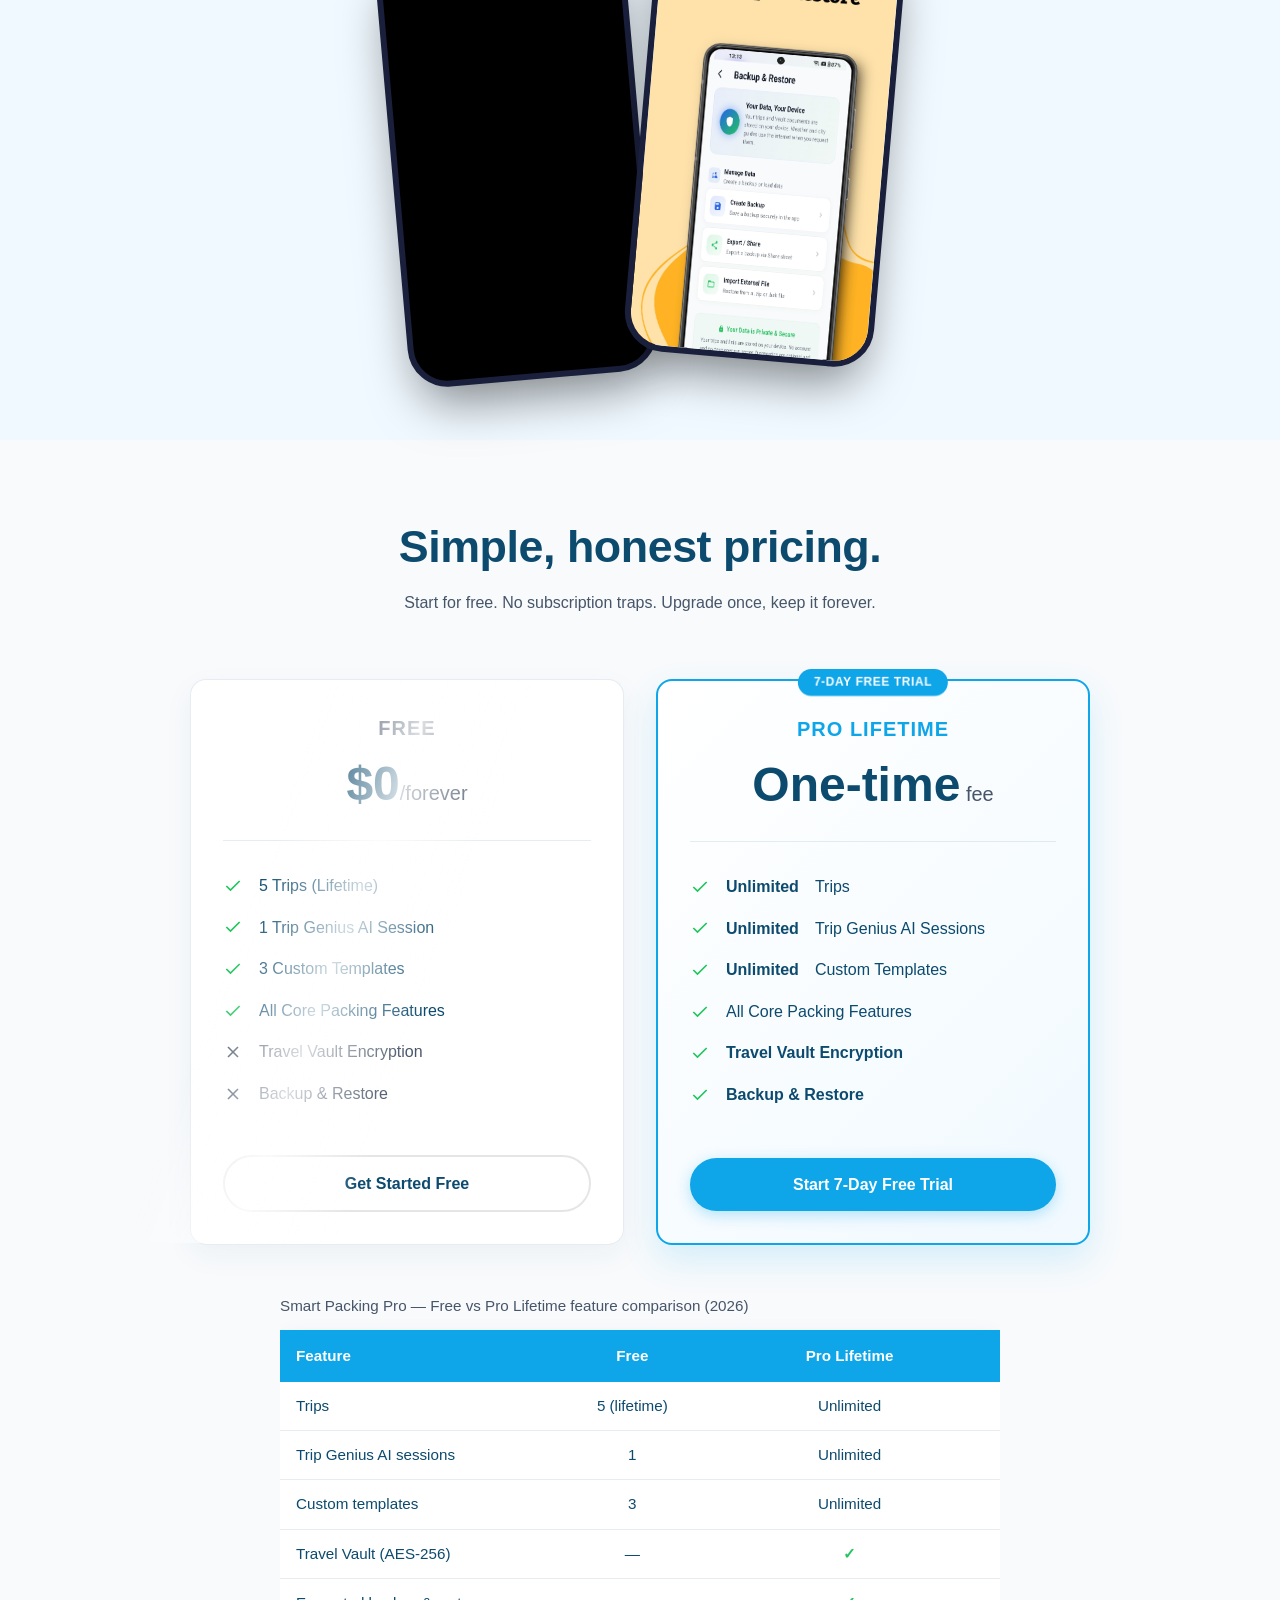
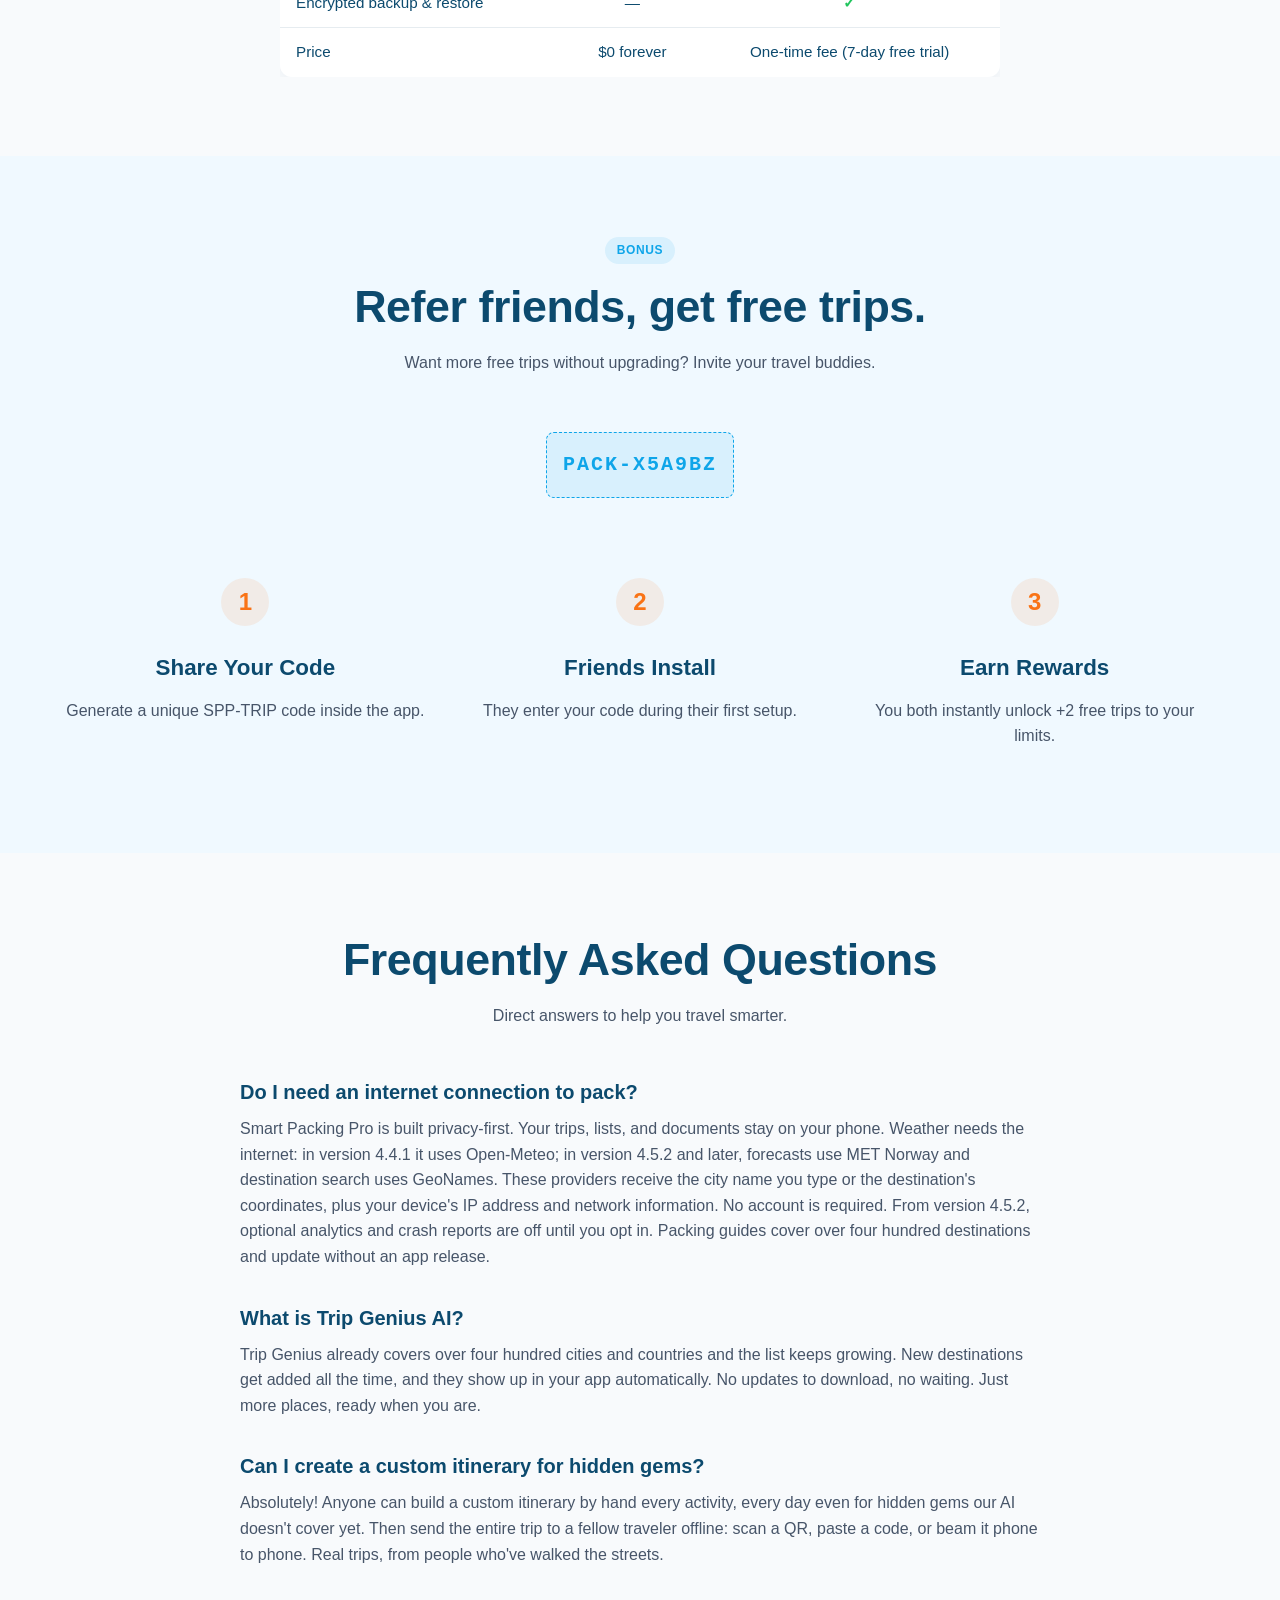
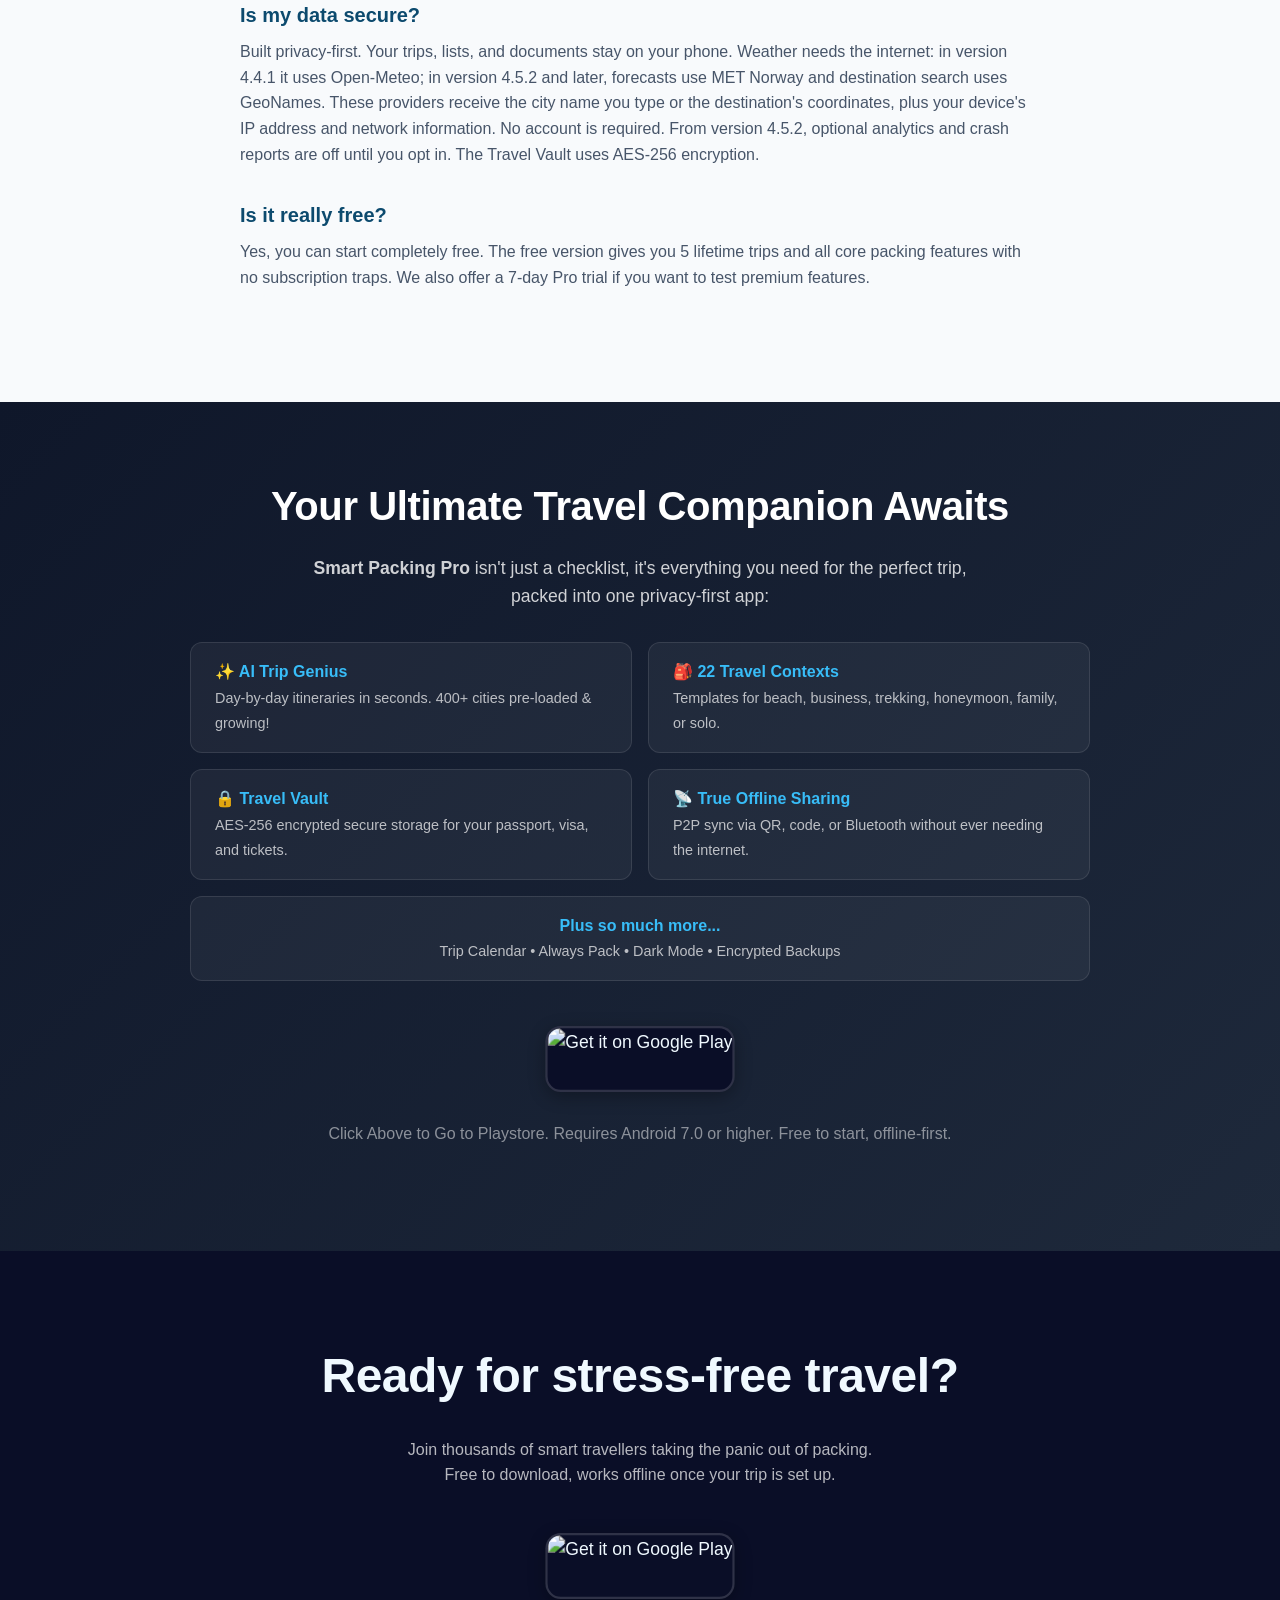
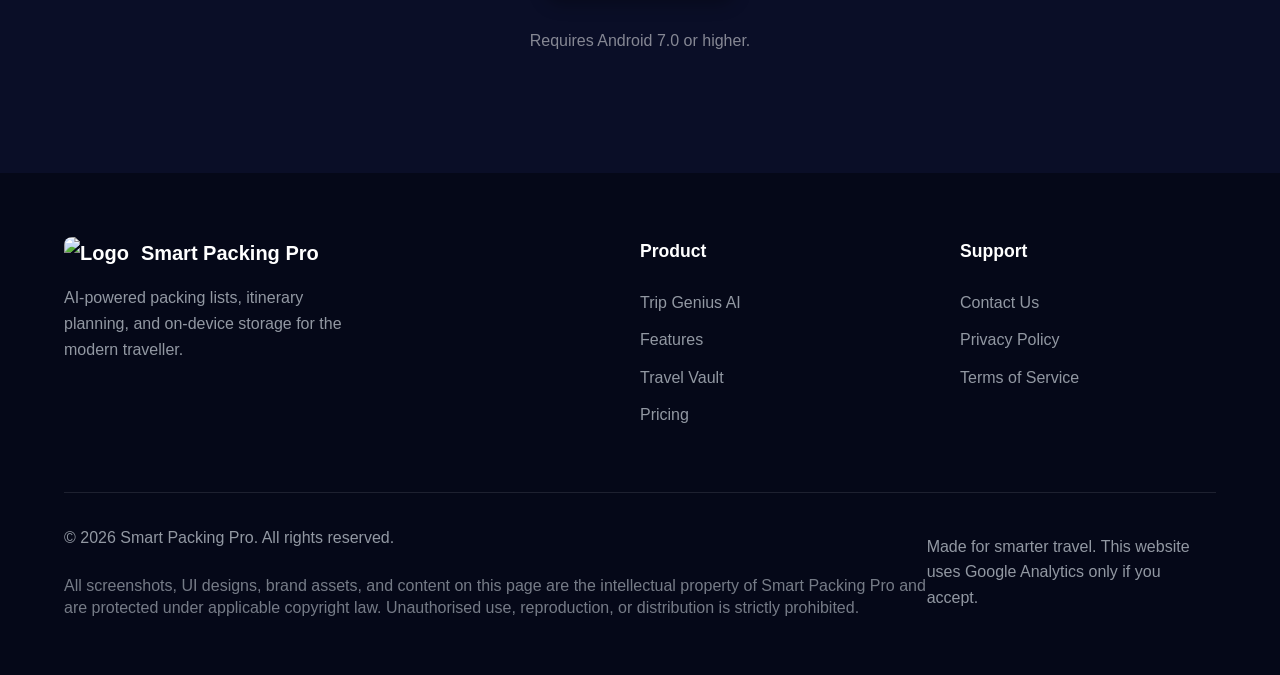
==== commit 893424af: "fix(site): version-aware weather provider wording (Open-Meteo in 4.4.1; MET Norway/GeoNames from 4.5" ====
--- a/index.html
+++ b/index.html
@@ -123,7 +123,7 @@
             "name": "Do I need an internet connection to pack?",
             "acceptedAnswer": {
               "@type": "Answer",
-              "text": "Smart Packing Pro is built privacy-first. Your trips, lists, and documents stay on your phone. Weather and destination lookup use MET Norway and GeoNames, which receive the city name you type, the destination's coordinates and your device's IP address. No account is required. Optional analytics and crash reports are off until you opt in. Packing guides cover over four hundred destinations and update without an app release."
+              "text": "Smart Packing Pro is built privacy-first. Your trips, lists, and documents stay on your phone. Weather needs the internet: in version 4.4.1 it uses Open-Meteo; in version 4.5.2 and later, forecasts use MET Norway and destination search uses GeoNames. These providers receive the city name you type or the destination's coordinates, plus your device's IP address and network information. No account is required. From version 4.5.2, optional analytics and crash reports are off until you opt in. Packing guides cover over four hundred destinations and update without an app release."
             }
           },
           {
@@ -147,7 +147,7 @@
             "name": "Is my data secure?",
             "acceptedAnswer": {
               "@type": "Answer",
-              "text": "Built privacy-first. Your trips, lists, and documents stay on your phone. Weather and destination lookup use MET Norway and GeoNames, which receive the city name you type, the destination's coordinates and your device's IP address. No account is required. Optional analytics and crash reports are off until you opt in. The Travel Vault uses AES-256 encryption."
+              "text": "Built privacy-first. Your trips, lists, and documents stay on your phone. Weather needs the internet: in version 4.4.1 it uses Open-Meteo; in version 4.5.2 and later, forecasts use MET Norway and destination search uses GeoNames. These providers receive the city name you type or the destination's coordinates, plus your device's IP address and network information. No account is required. From version 4.5.2, optional analytics and crash reports are off until you opt in. The Travel Vault uses AES-256 encryption."
             }
           },
           {
@@ -847,7 +847,7 @@
       <div class="faq-grid reveal" style="max-width: 800px; margin: 3rem auto 0; text-align: left;">
         <div class="faq-item" style="margin-bottom: 2rem;">
           <h3 style="font-size: 1.25rem; margin-bottom: 0.5rem;">Do I need an internet connection to pack?</h3>
-          <p class="text-muted">Smart Packing Pro is built privacy-first. Your trips, lists, and documents stay on your phone. Weather and destination lookup use MET Norway and GeoNames, which receive the city name you type, the destination's coordinates and your device's IP address. No account is required. Optional analytics and crash reports are off until you opt in. Packing guides cover over four hundred destinations and update without an app release.</p>
+          <p class="text-muted">Smart Packing Pro is built privacy-first. Your trips, lists, and documents stay on your phone. Weather needs the internet: in version 4.4.1 it uses Open-Meteo; in version 4.5.2 and later, forecasts use MET Norway and destination search uses GeoNames. These providers receive the city name you type or the destination's coordinates, plus your device's IP address and network information. No account is required. From version 4.5.2, optional analytics and crash reports are off until you opt in. Packing guides cover over four hundred destinations and update without an app release.</p>
         </div>
         <div class="faq-item" style="margin-bottom: 2rem;">
           <h3 style="font-size: 1.25rem; margin-bottom: 0.5rem;">What is Trip Genius AI?</h3>
@@ -863,7 +863,7 @@
         </div>
         <div class="faq-item" style="margin-bottom: 2rem;">
           <h3 style="font-size: 1.25rem; margin-bottom: 0.5rem;">Is my data secure?</h3>
-          <p class="text-muted">Built privacy-first. Your trips, lists, and documents stay on your phone. Weather and destination lookup use MET Norway and GeoNames, which receive the city name you type, the destination's coordinates and your device's IP address. No account is required. Optional analytics and crash reports are off until you opt in. The Travel Vault uses AES-256 encryption.</p>
+          <p class="text-muted">Built privacy-first. Your trips, lists, and documents stay on your phone. Weather needs the internet: in version 4.4.1 it uses Open-Meteo; in version 4.5.2 and later, forecasts use MET Norway and destination search uses GeoNames. These providers receive the city name you type or the destination's coordinates, plus your device's IP address and network information. No account is required. From version 4.5.2, optional analytics and crash reports are off until you opt in. The Travel Vault uses AES-256 encryption.</p>
         </div>
         <div class="faq-item" style="margin-bottom: 2rem;">
           <h3 style="font-size: 1.25rem; margin-bottom: 0.5rem;">Is it really free?</h3>
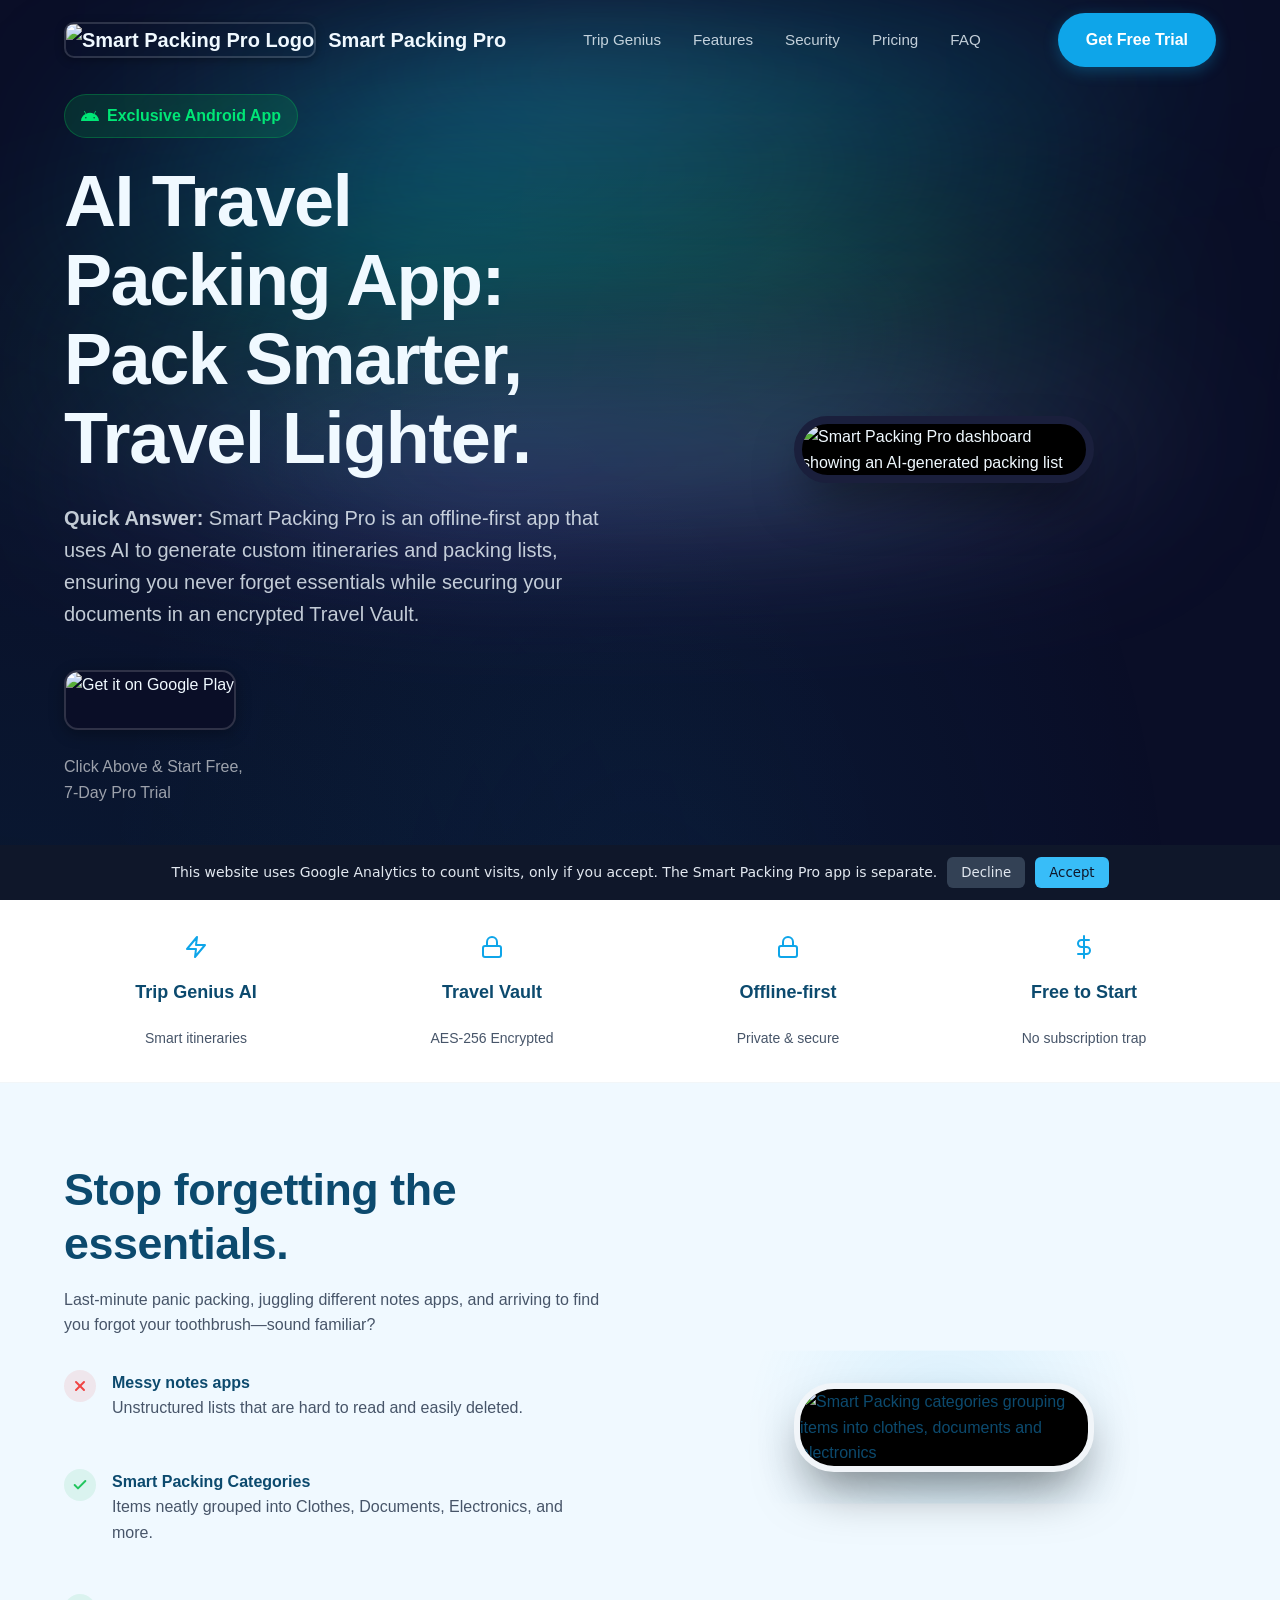
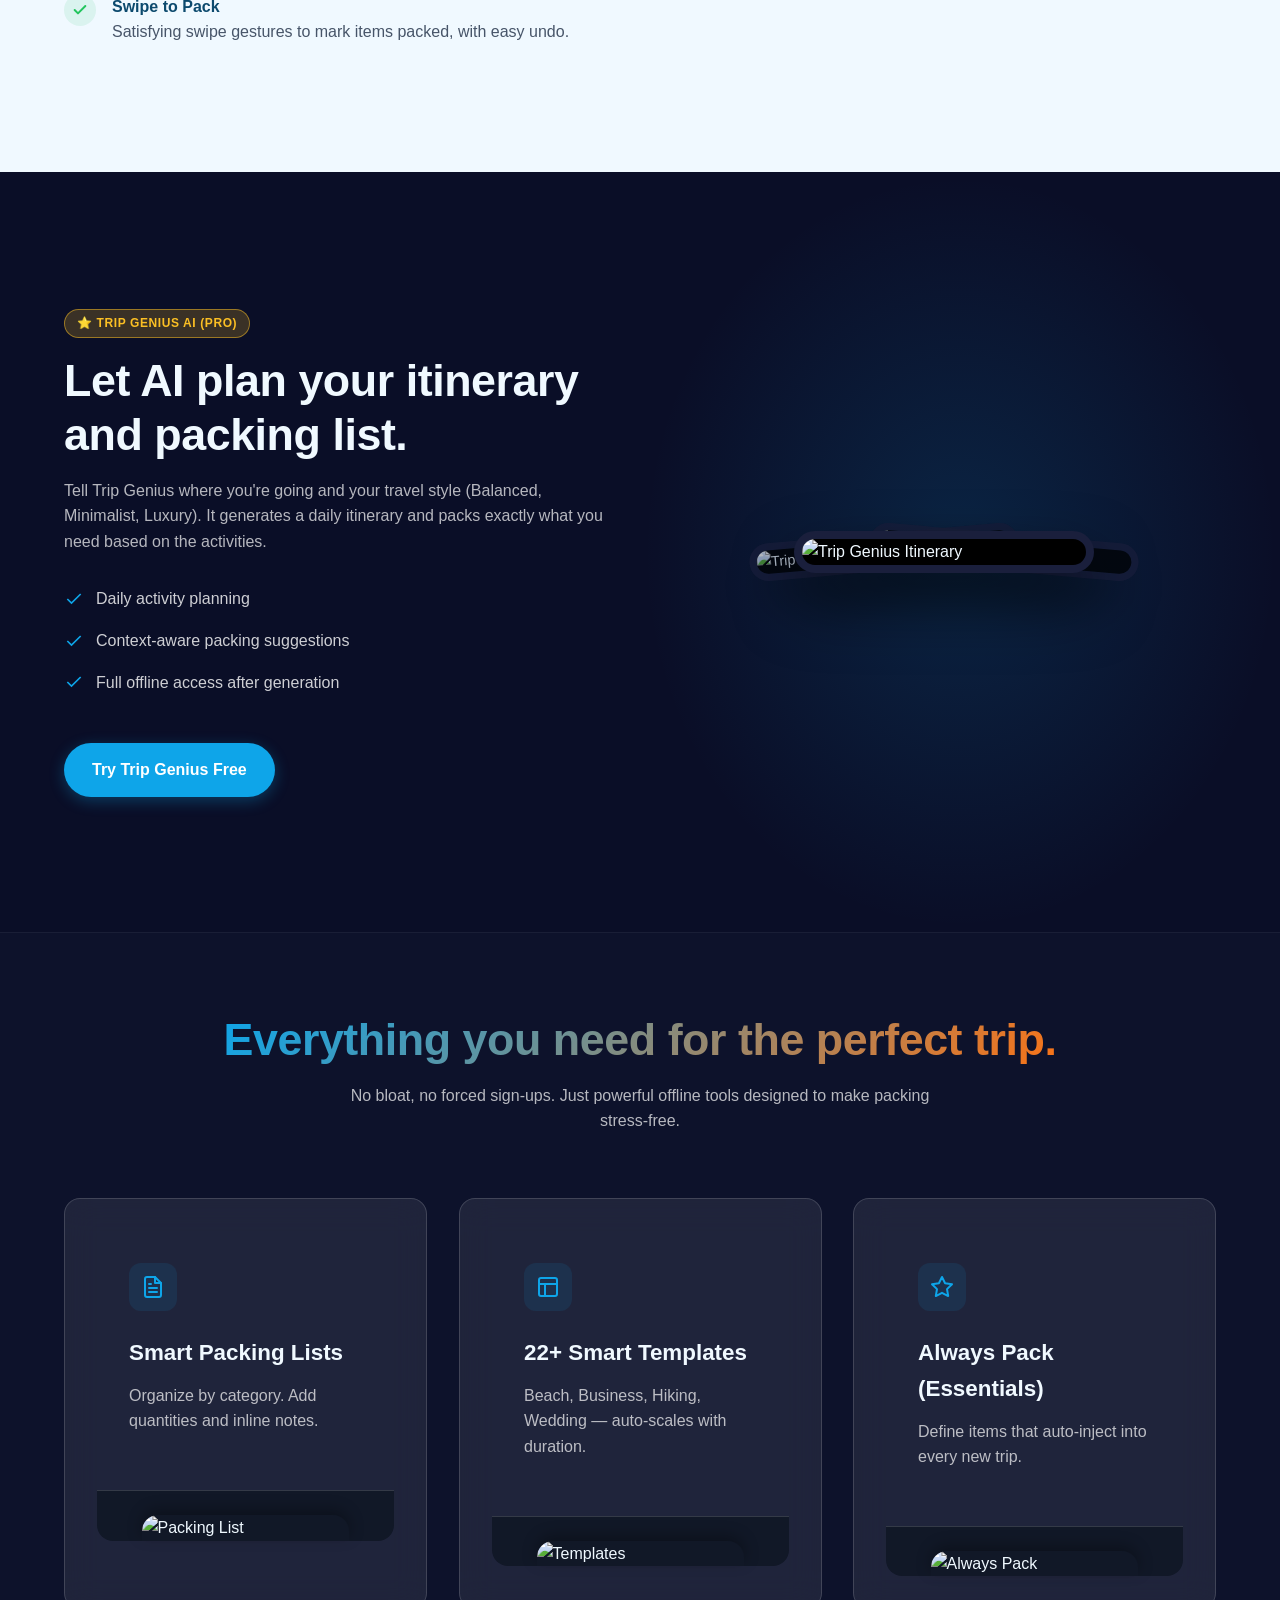
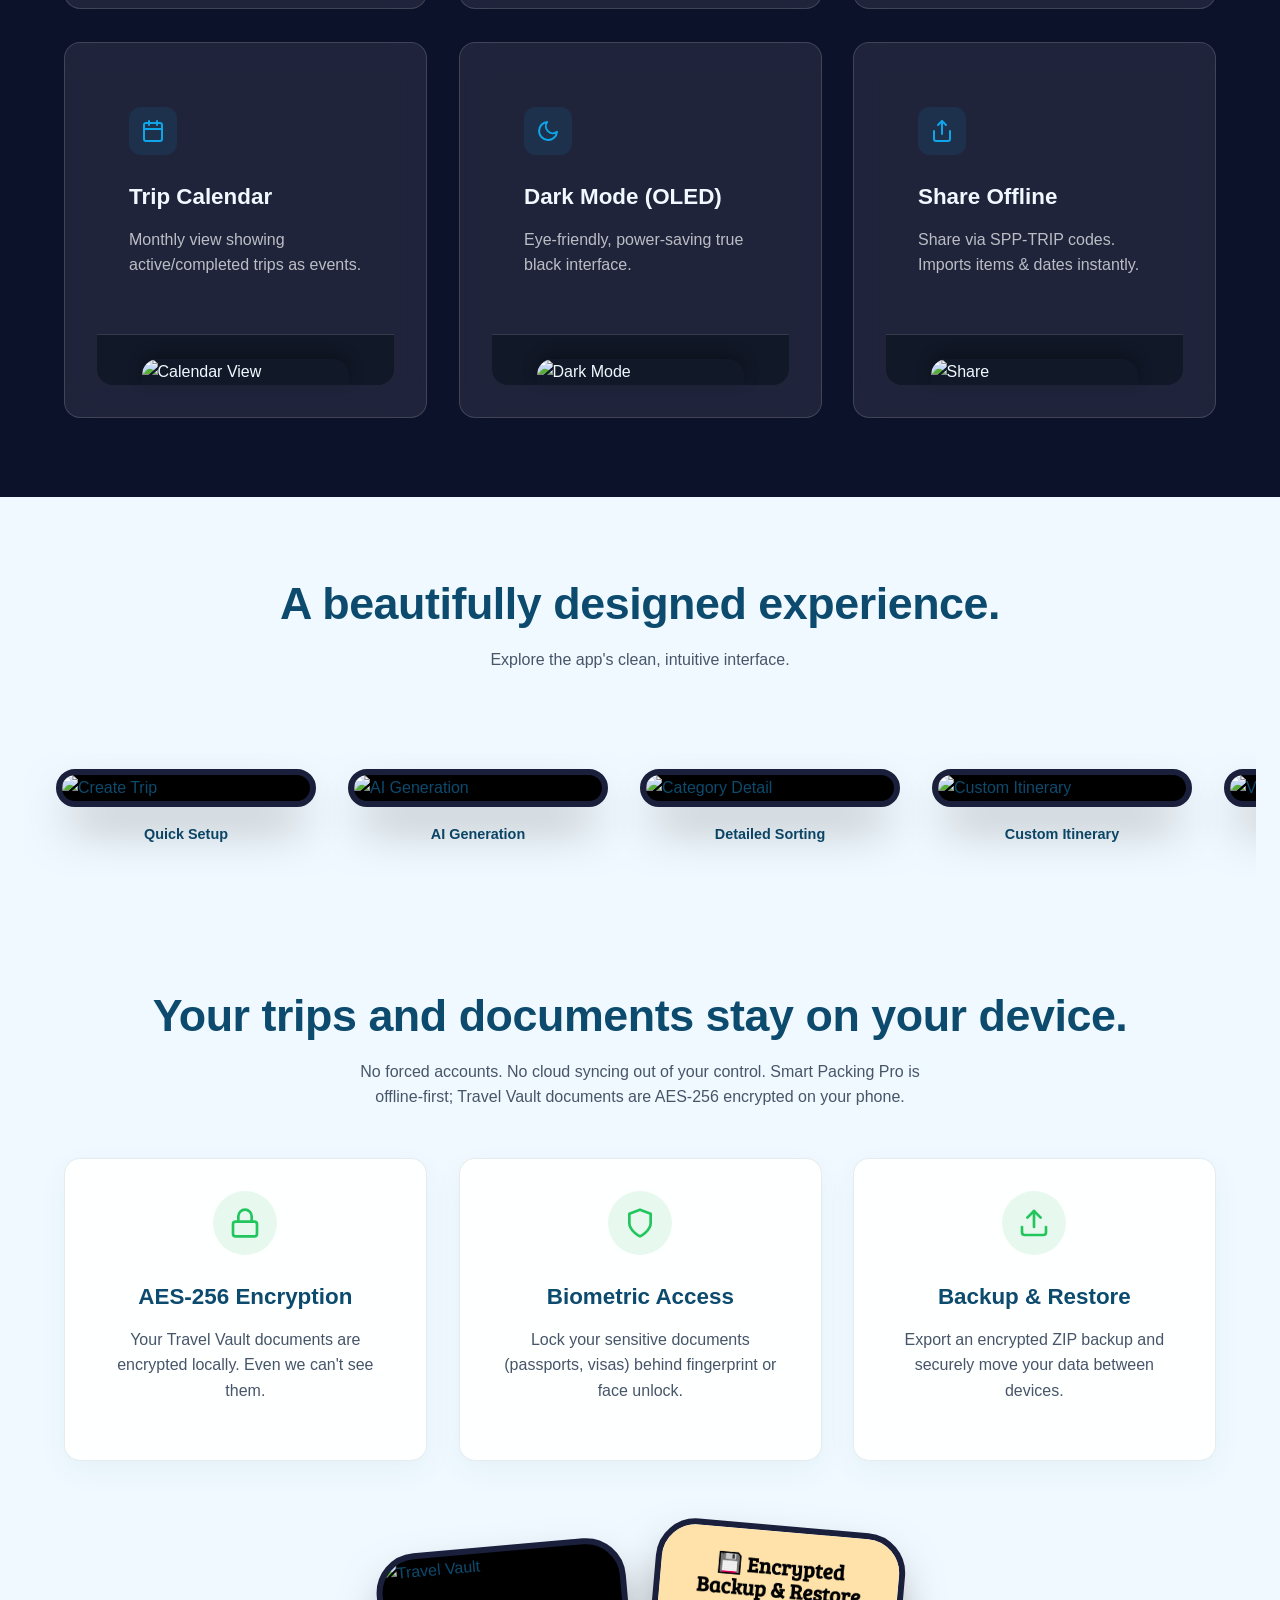
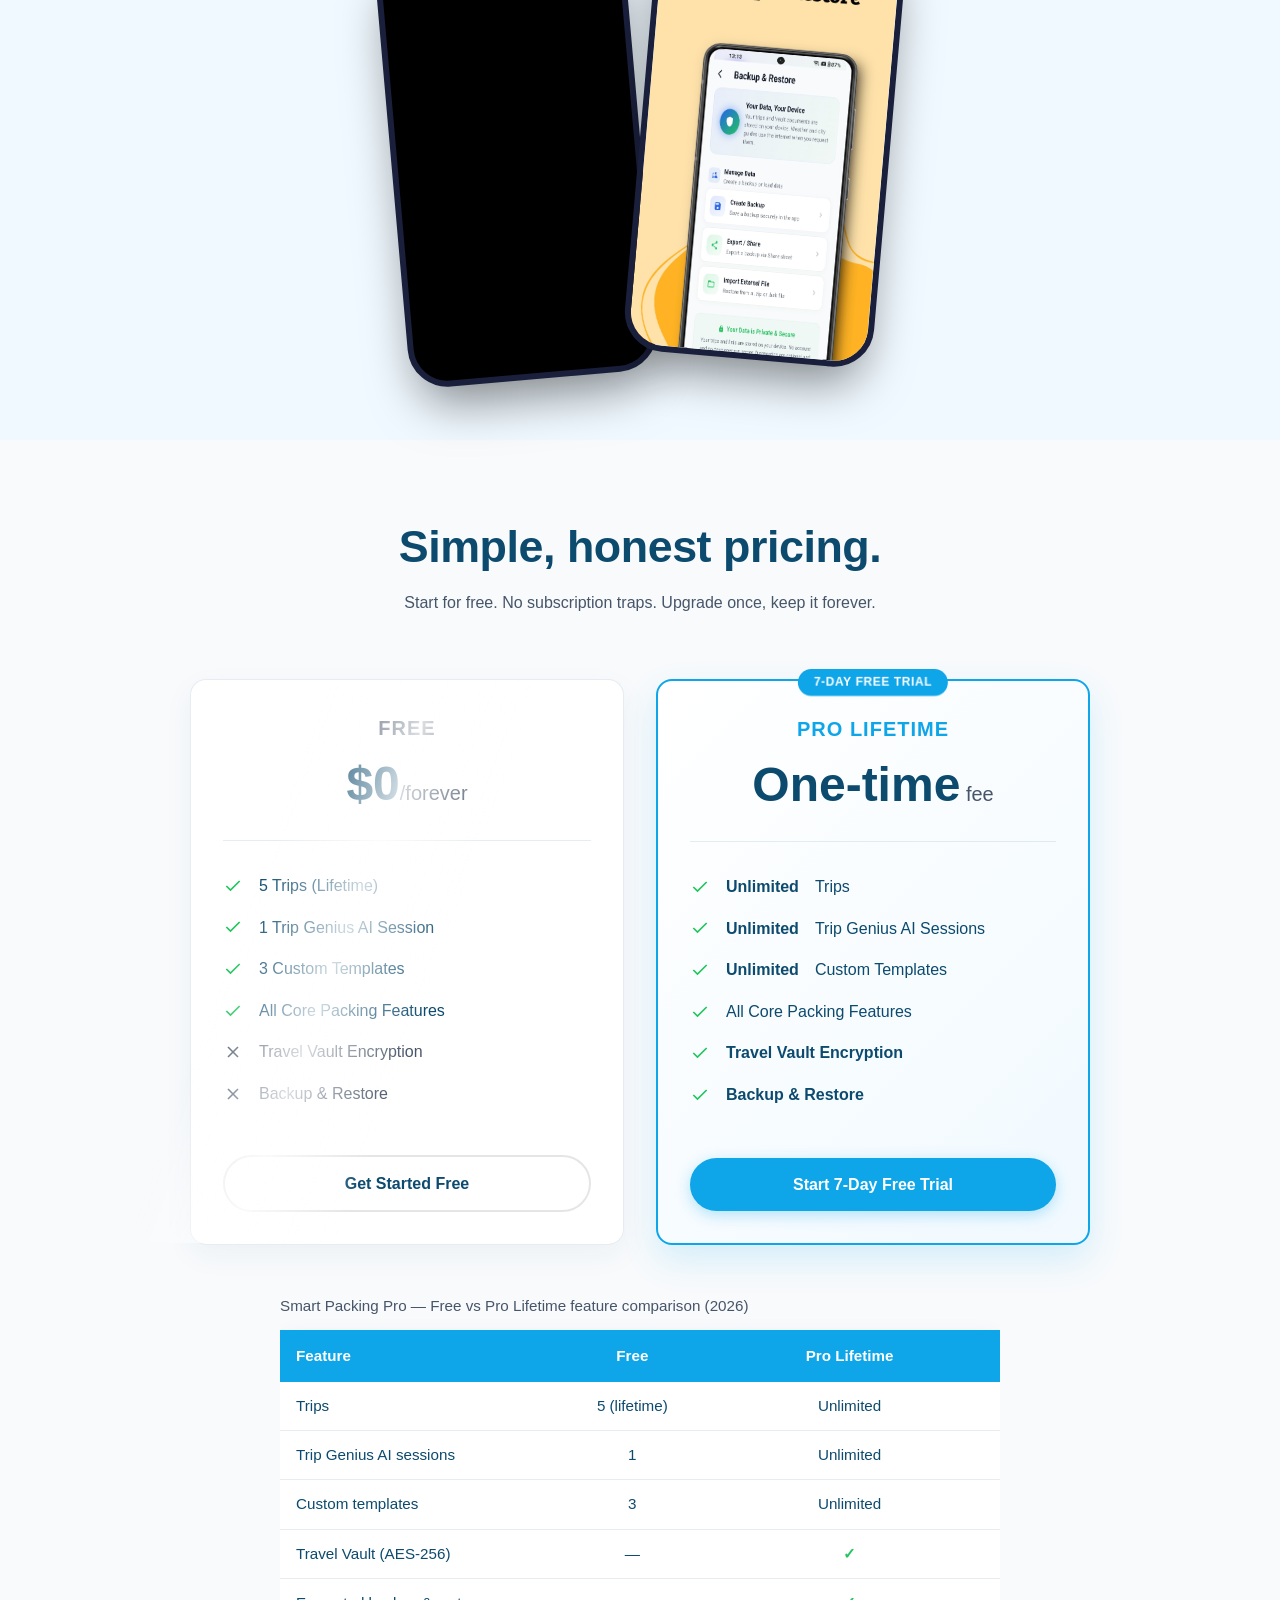
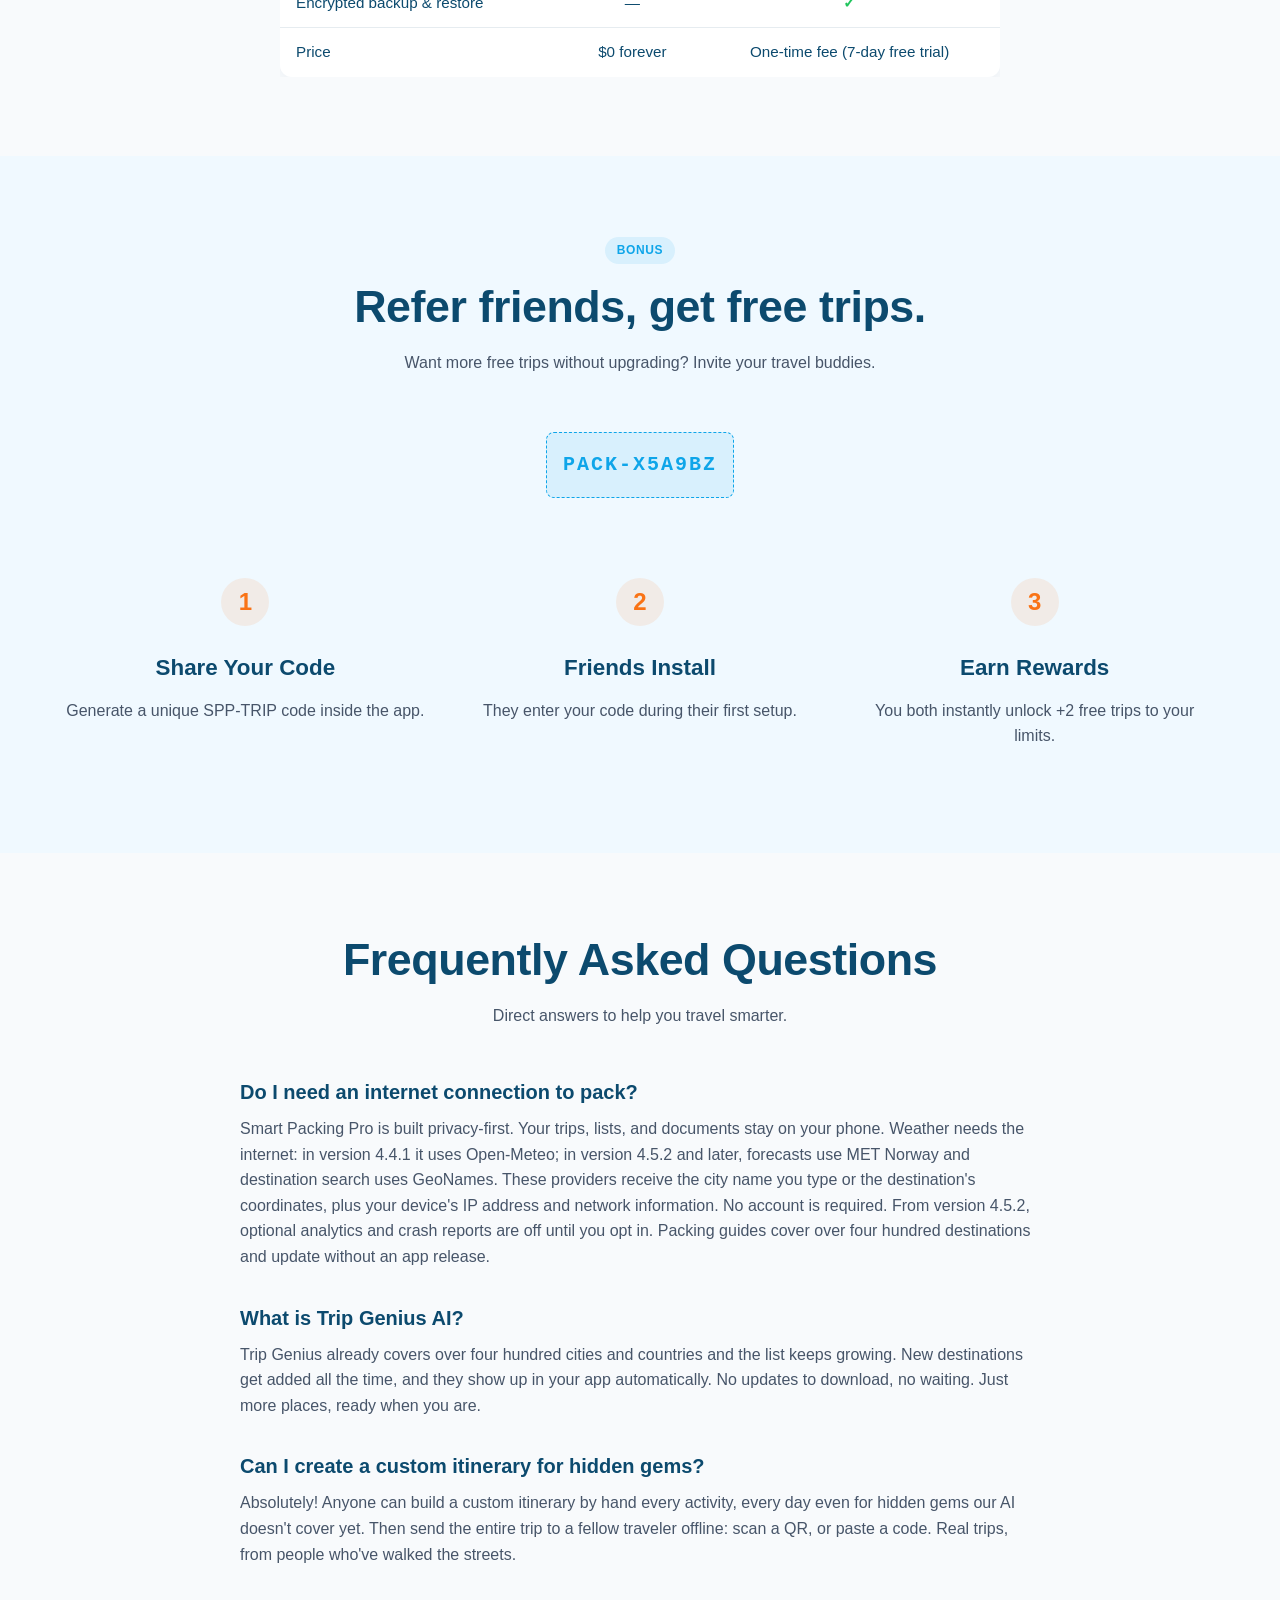
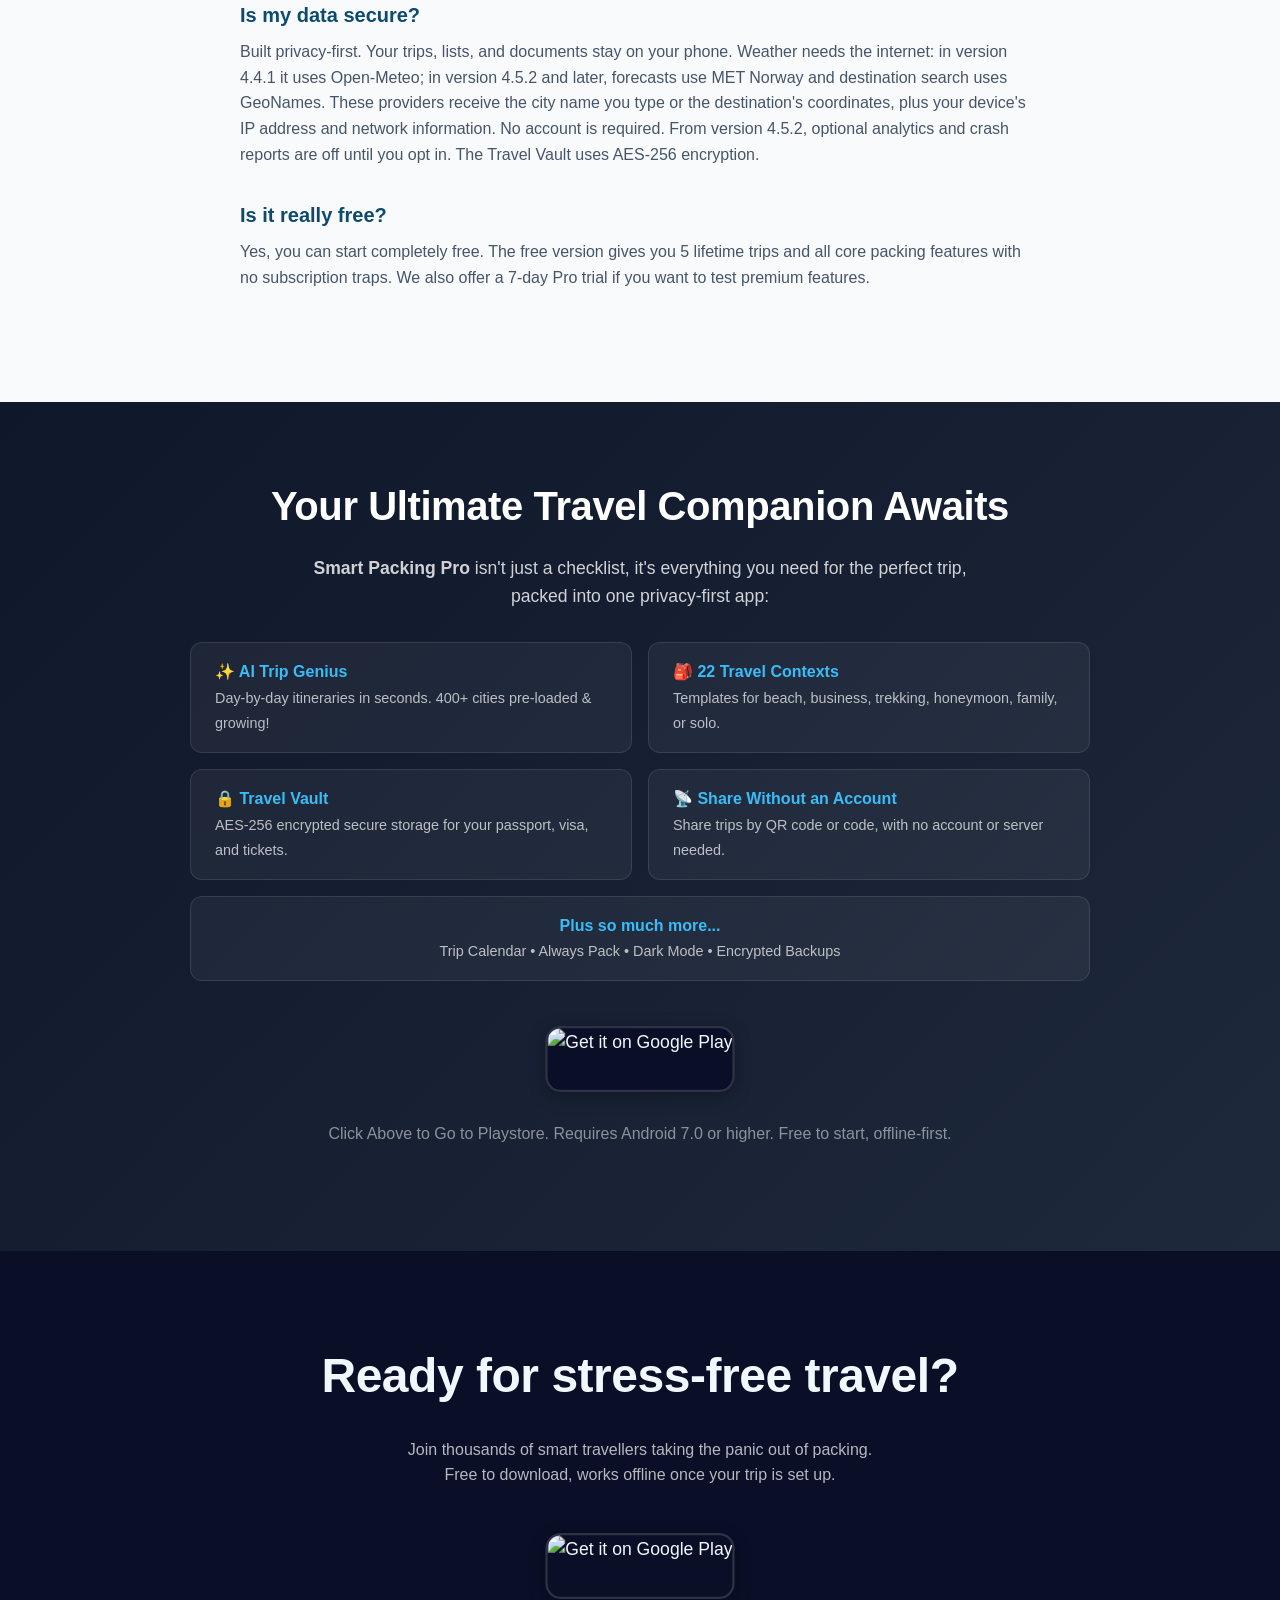
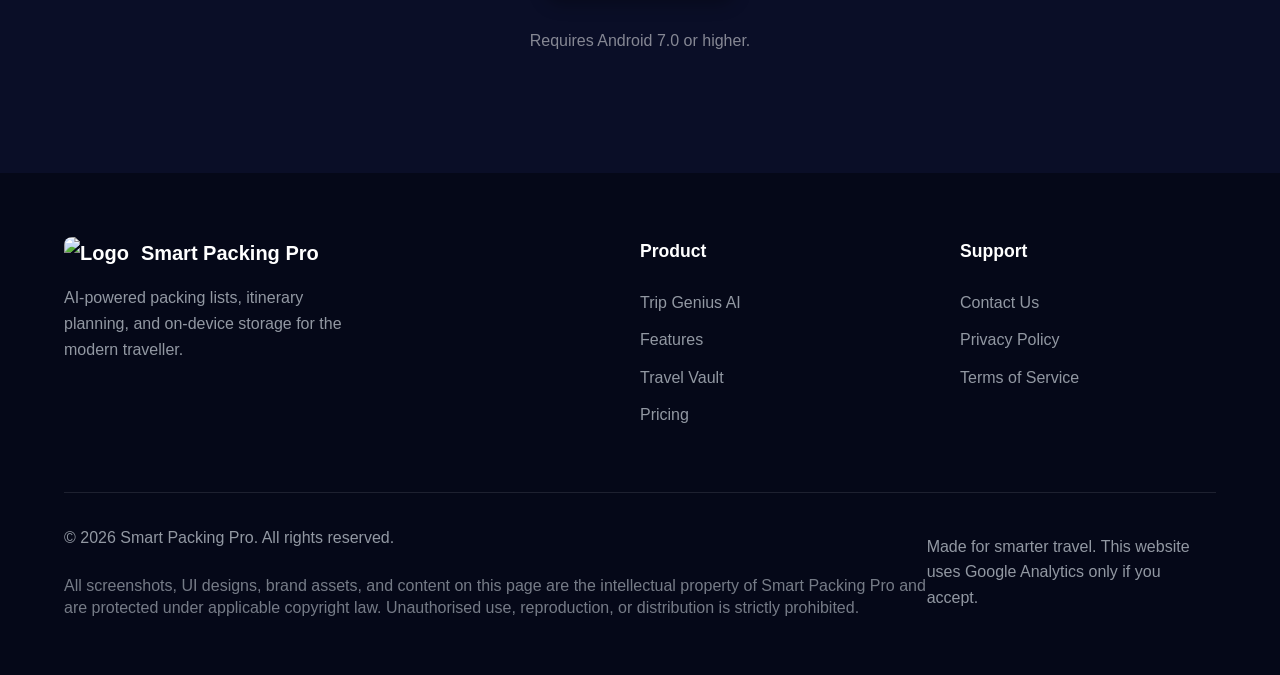
==== commit b7e746b8: "fix(site): remove Bluetooth/phone-to-phone sharing claims (4.5.3 drops Nearby)" ====
--- a/index.html
+++ b/index.html
@@ -139,7 +139,7 @@
             "name": "Can I create a custom itinerary for hidden gems?",
             "acceptedAnswer": {
               "@type": "Answer",
-              "text": "Absolutely! Anyone can build a custom itinerary by hand every activity, every day even for hidden gems our AI doesn't cover yet. Then send the entire trip to a fellow traveler offline: scan a QR, paste a code, or beam it phone to phone. Real trips, from people who've walked the streets."
+              "text": "Absolutely! Anyone can build a custom itinerary by hand every activity, every day even for hidden gems our AI doesn't cover yet. Then send the entire trip to a fellow traveler offline: scan a QR or paste a code. Real trips, from people who've walked the streets."
             }
           },
           {
@@ -859,7 +859,7 @@
           <h3 style="font-size: 1.25rem; margin-bottom: 0.5rem;">Can I create a custom itinerary for hidden gems?</h3>
           <p class="text-muted">Absolutely! Anyone can build a custom itinerary by hand every activity, every day even
             for hidden gems our AI doesn't cover yet. Then send the entire trip to a fellow traveler offline: scan a QR,
-            paste a code, or beam it phone to phone. Real trips, from people who've walked the streets.</p>
+            or paste a code. Real trips, from people who've walked the streets.</p>
         </div>
         <div class="faq-item" style="margin-bottom: 2rem;">
           <h3 style="font-size: 1.25rem; margin-bottom: 0.5rem;">Is my data secure?</h3>
@@ -907,9 +907,9 @@
         </div>
         <div
           style="background: rgba(255,255,255,0.05); padding: 1rem 1.5rem; border-radius: 12px; border: 1px solid rgba(255,255,255,0.1); flex: 1 1 300px;">
-          <strong style="color: #38bdf8;">📡 True Offline Sharing</strong><br>
-          <span style="color: rgba(255,255,255,0.7); font-size: 0.9rem;">P2P sync via QR, code, or Bluetooth without
-            ever needing the internet.</span>
+          <strong style="color: #38bdf8;">📡 Share Without an Account</strong><br>
+          <span style="color: rgba(255,255,255,0.7); font-size: 0.9rem;">Share trips by QR code or code, with no account or
+            server needed.</span>
         </div>
         <div
           style="background: rgba(255,255,255,0.05); padding: 1rem 1.5rem; border-radius: 12px; border: 1px solid rgba(255,255,255,0.1); flex: 1 1 100%;">
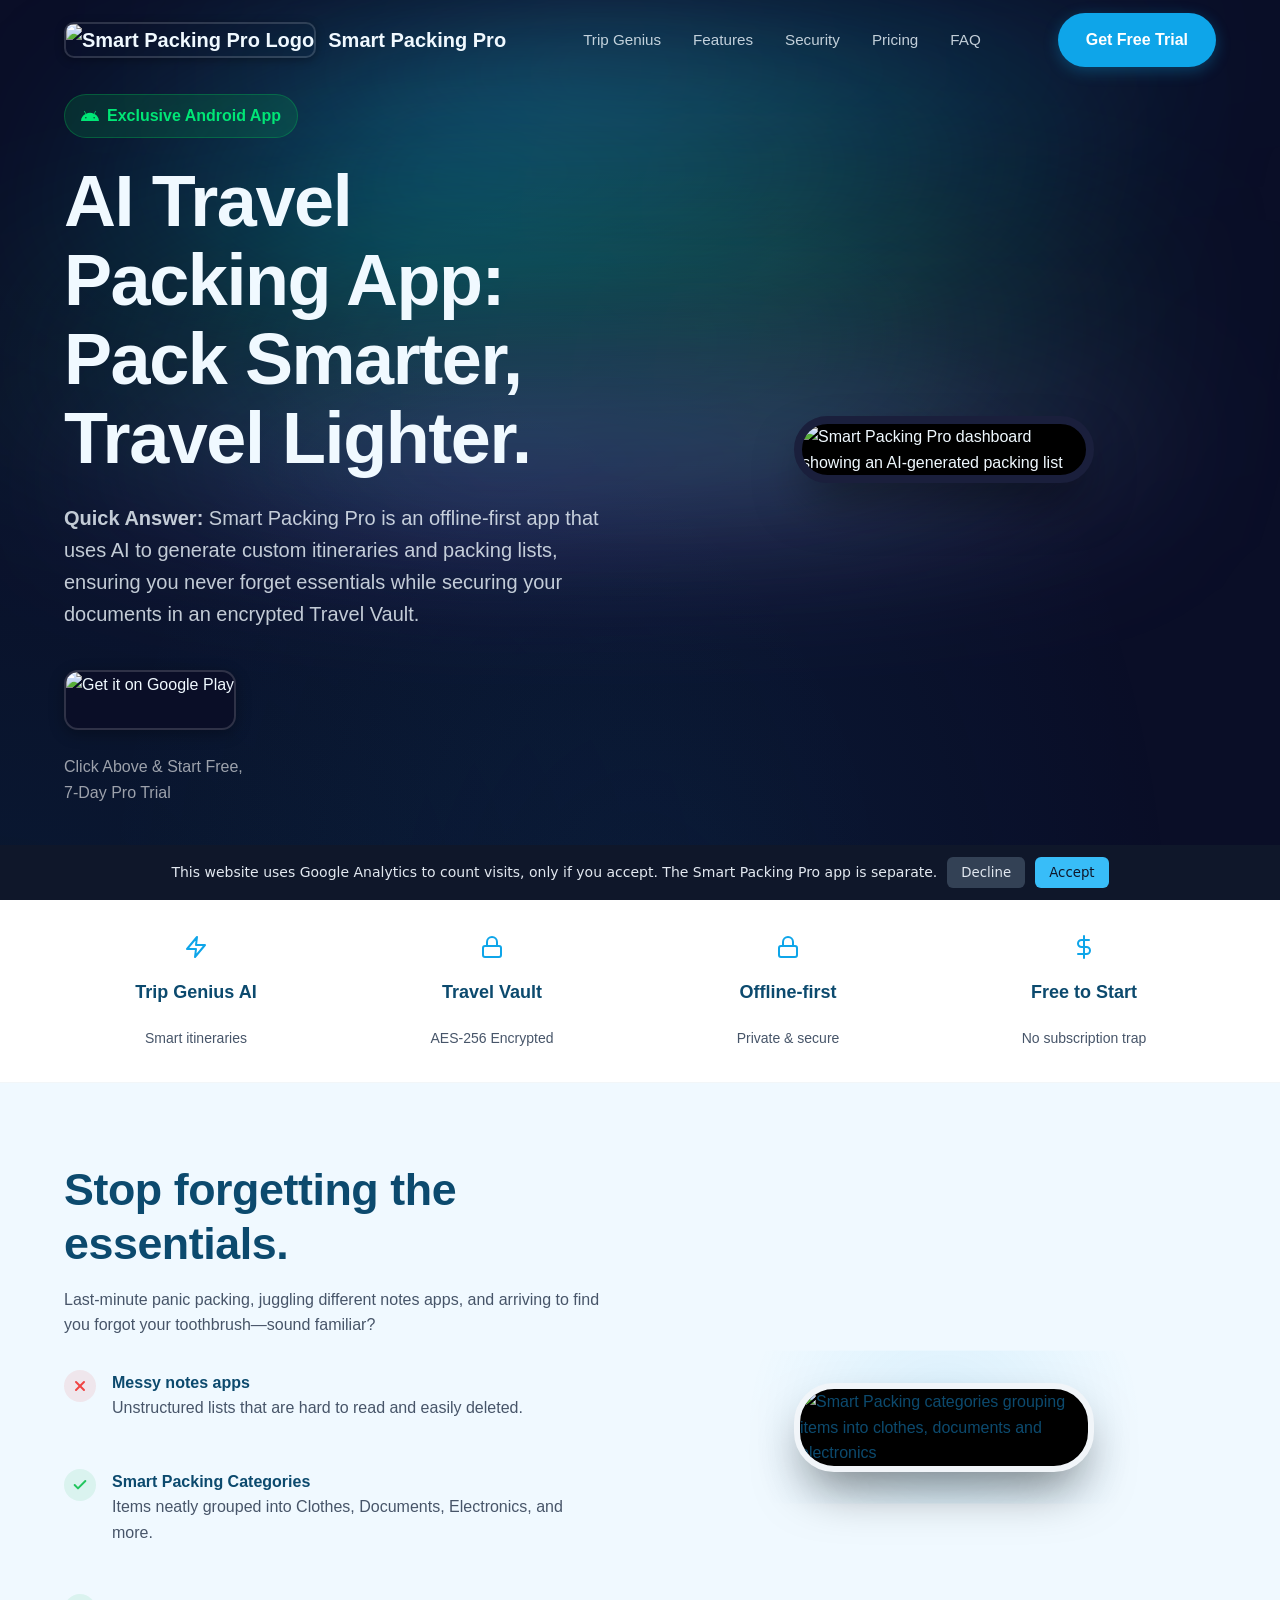
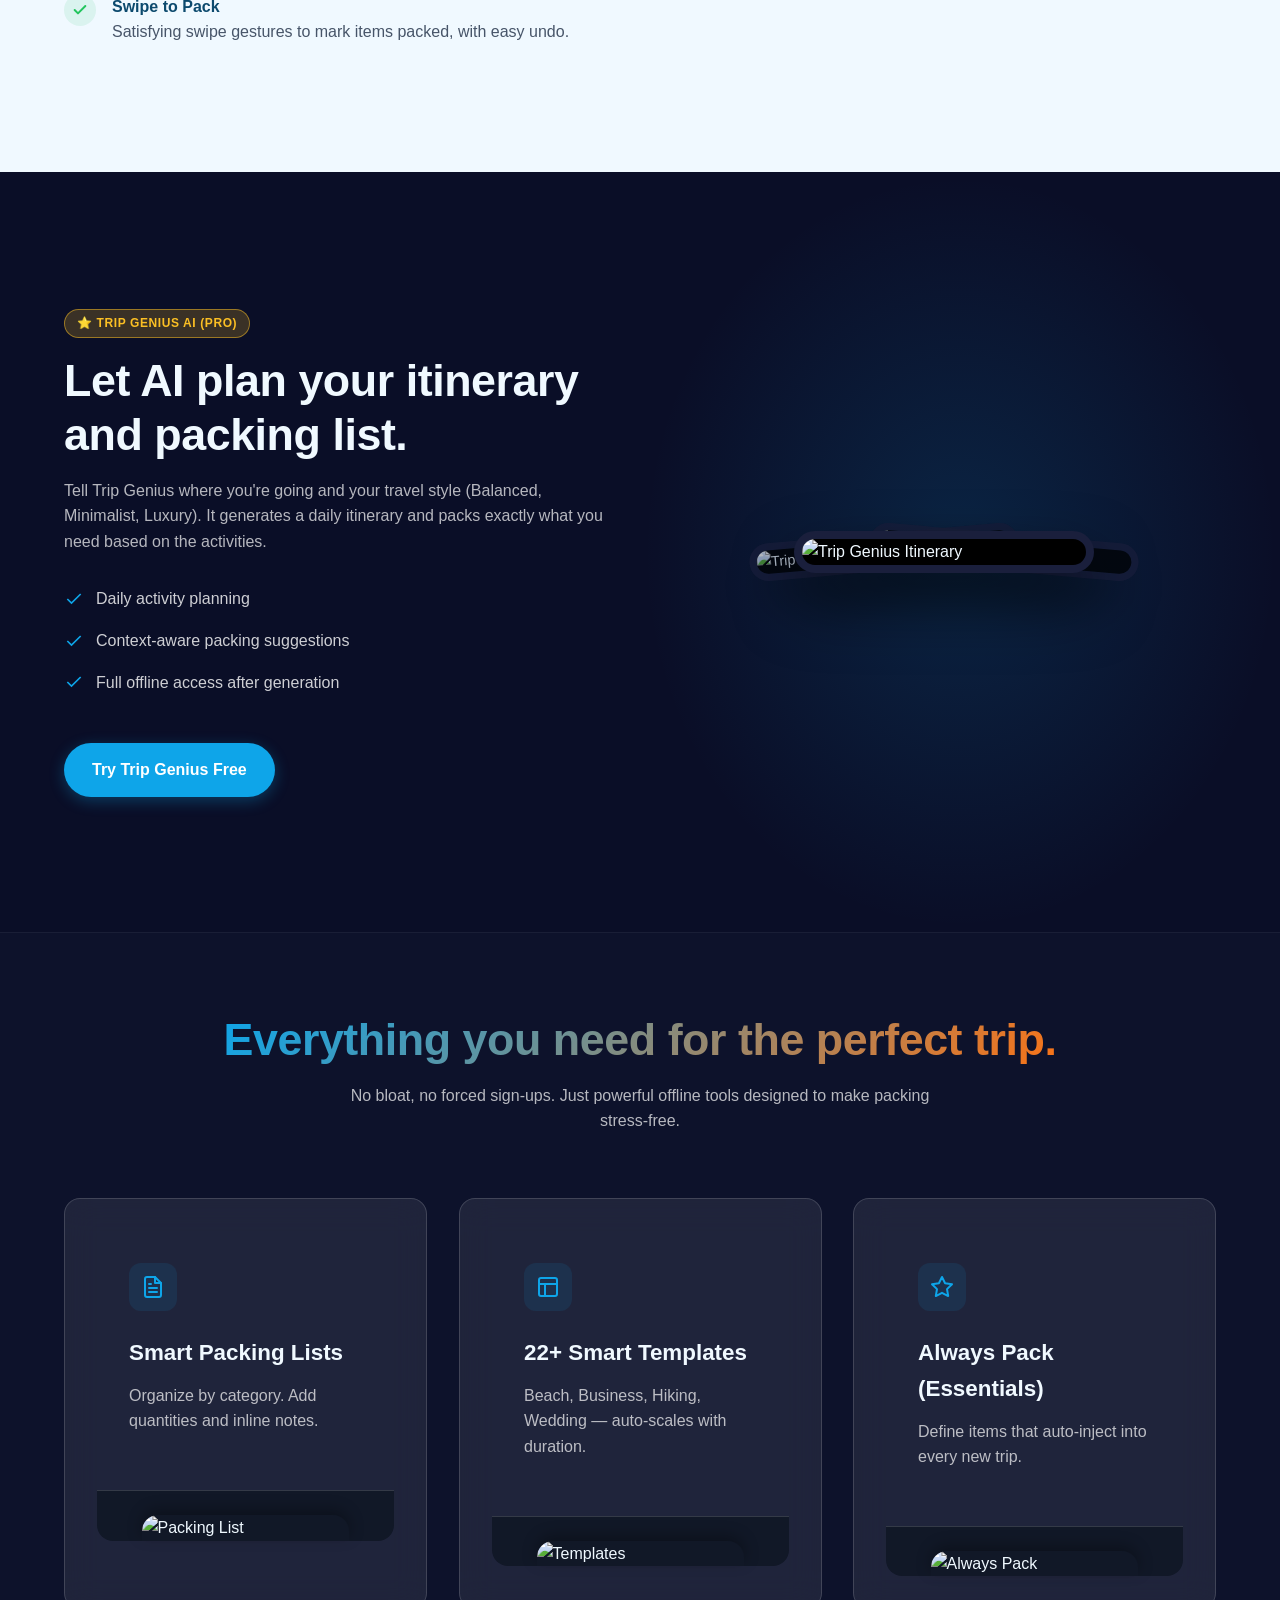
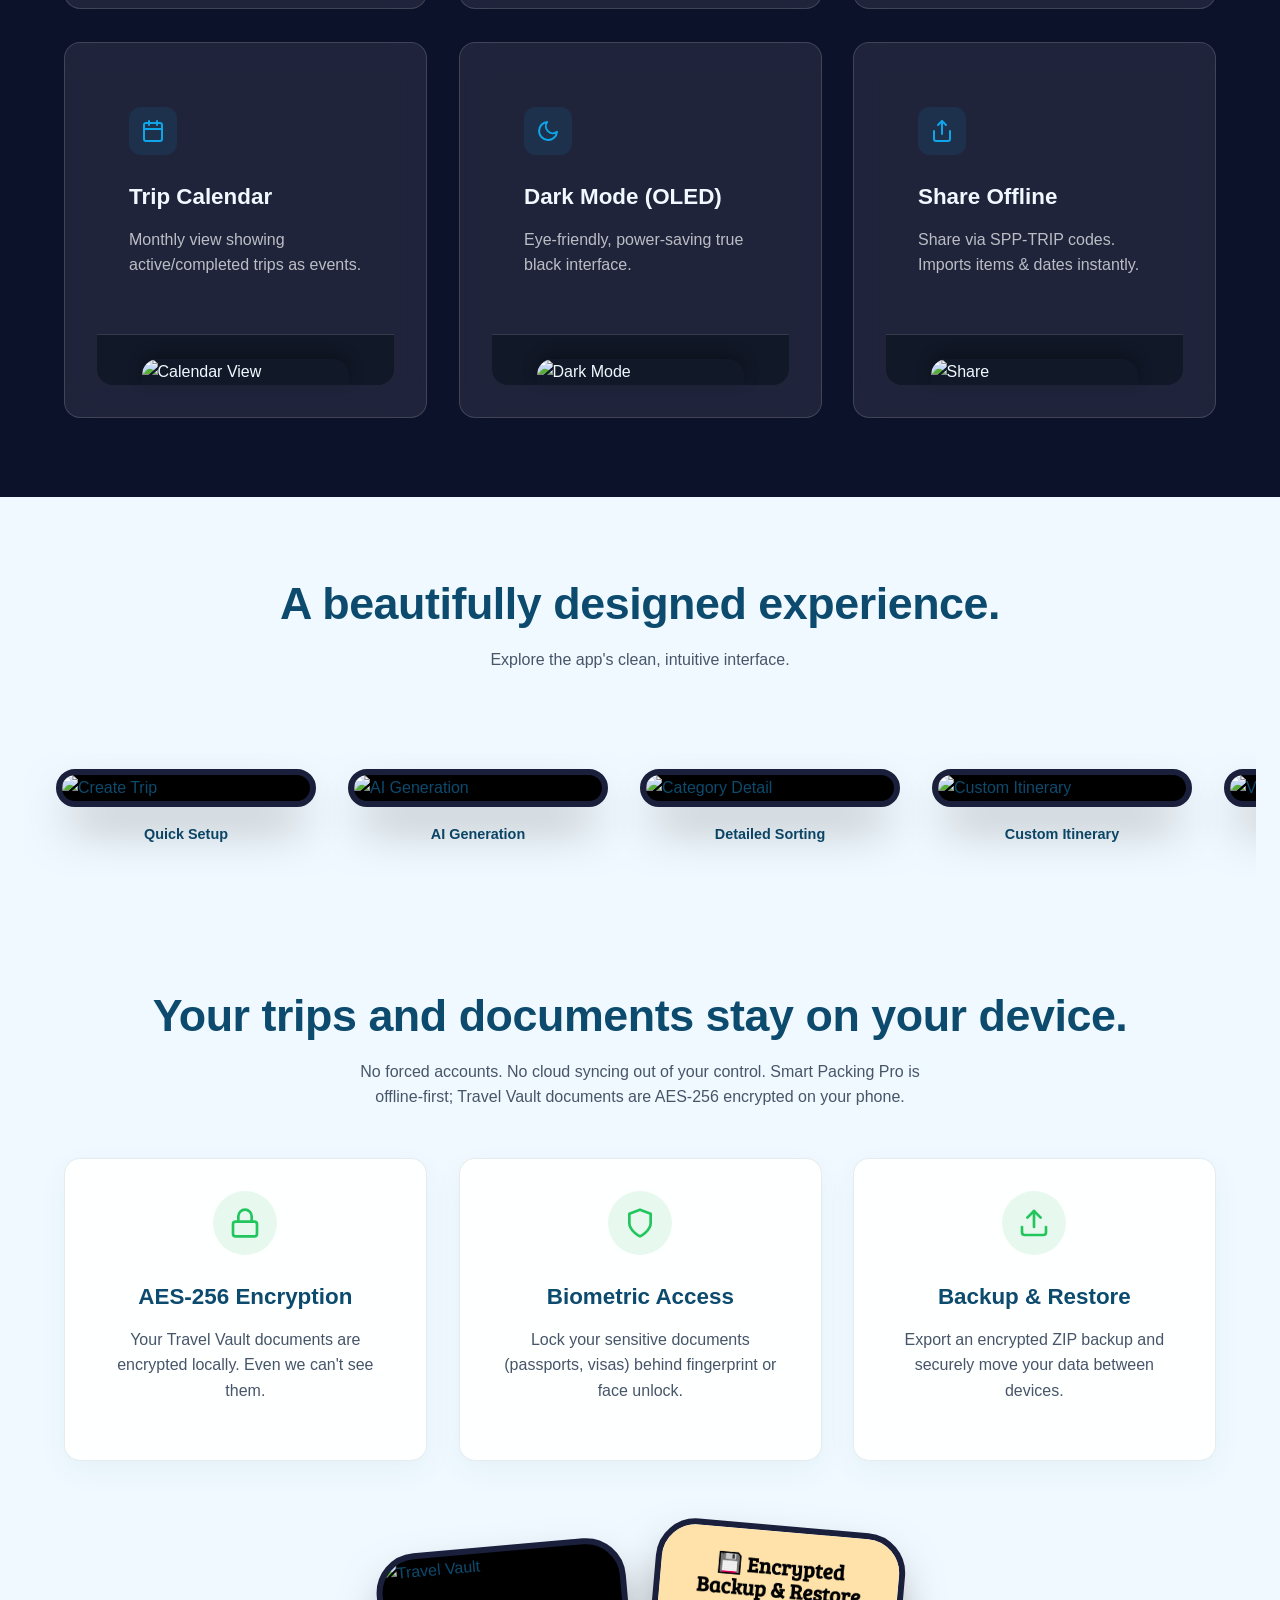
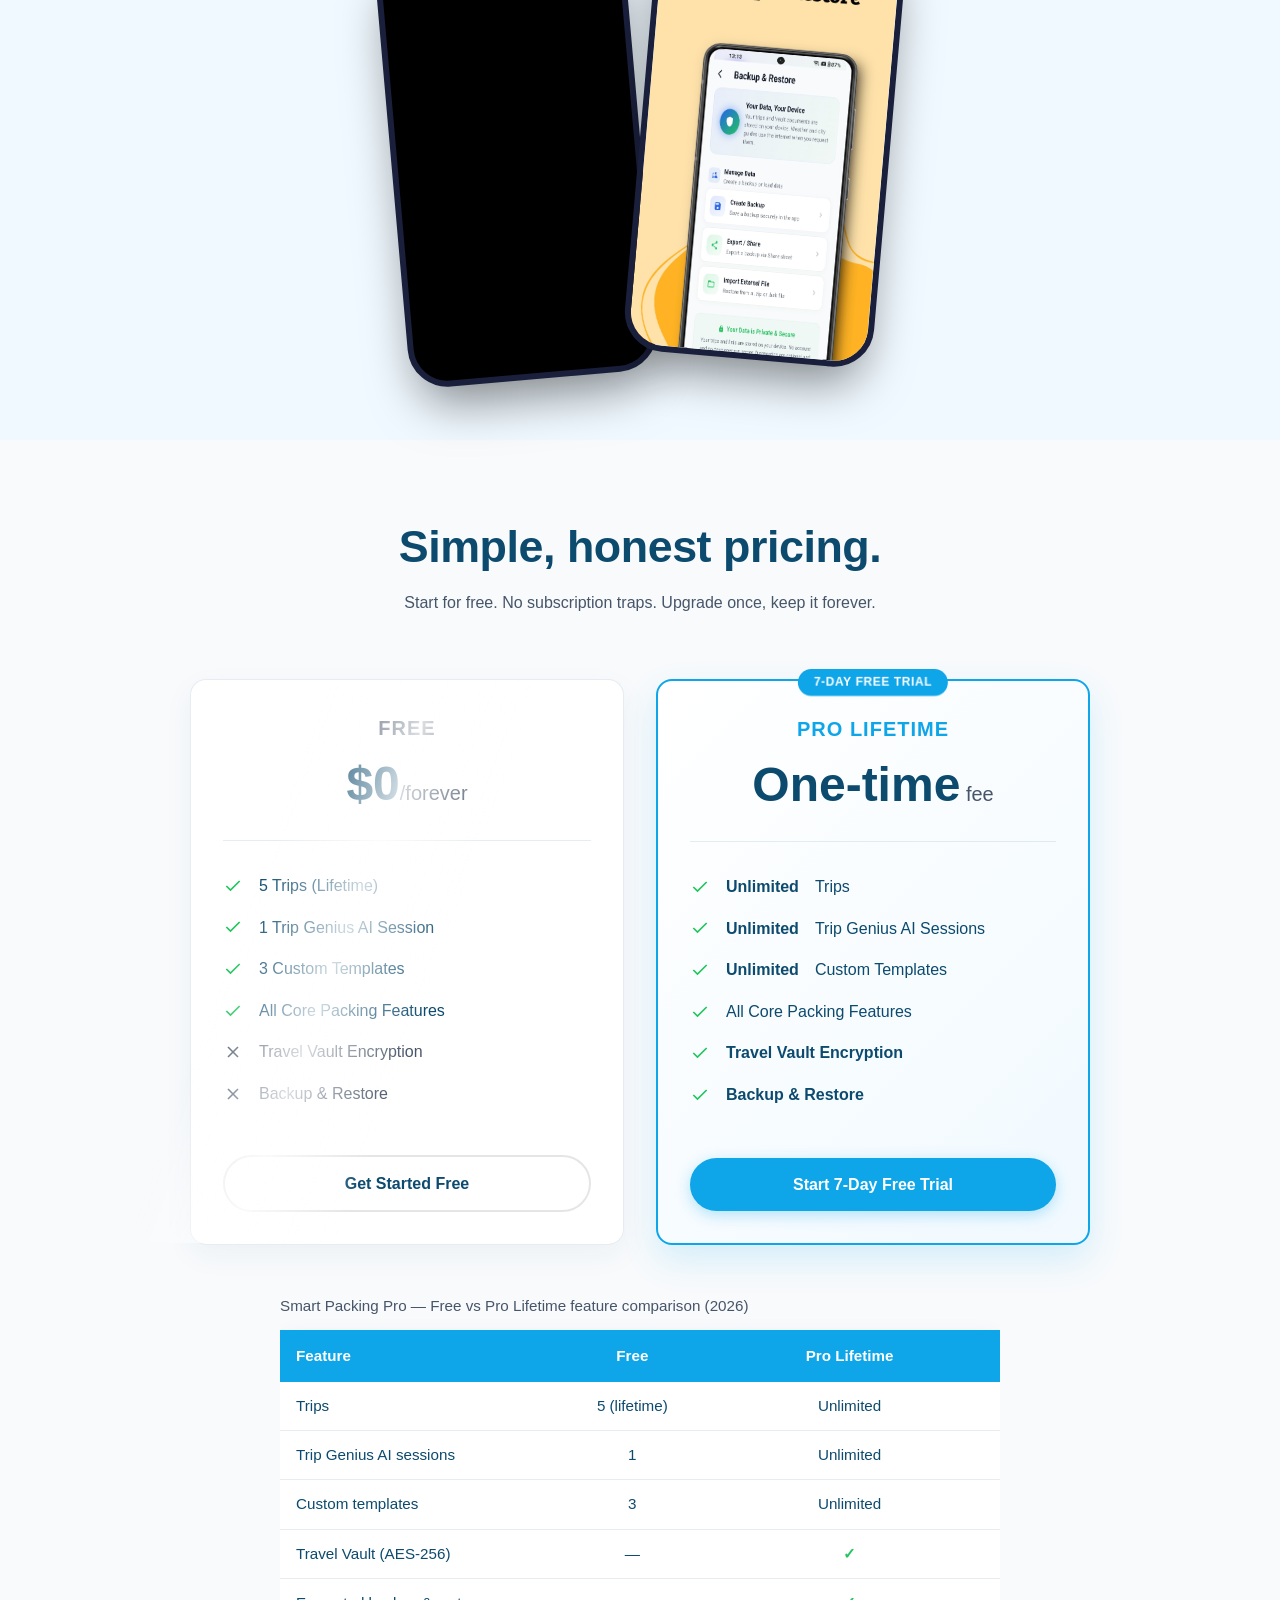
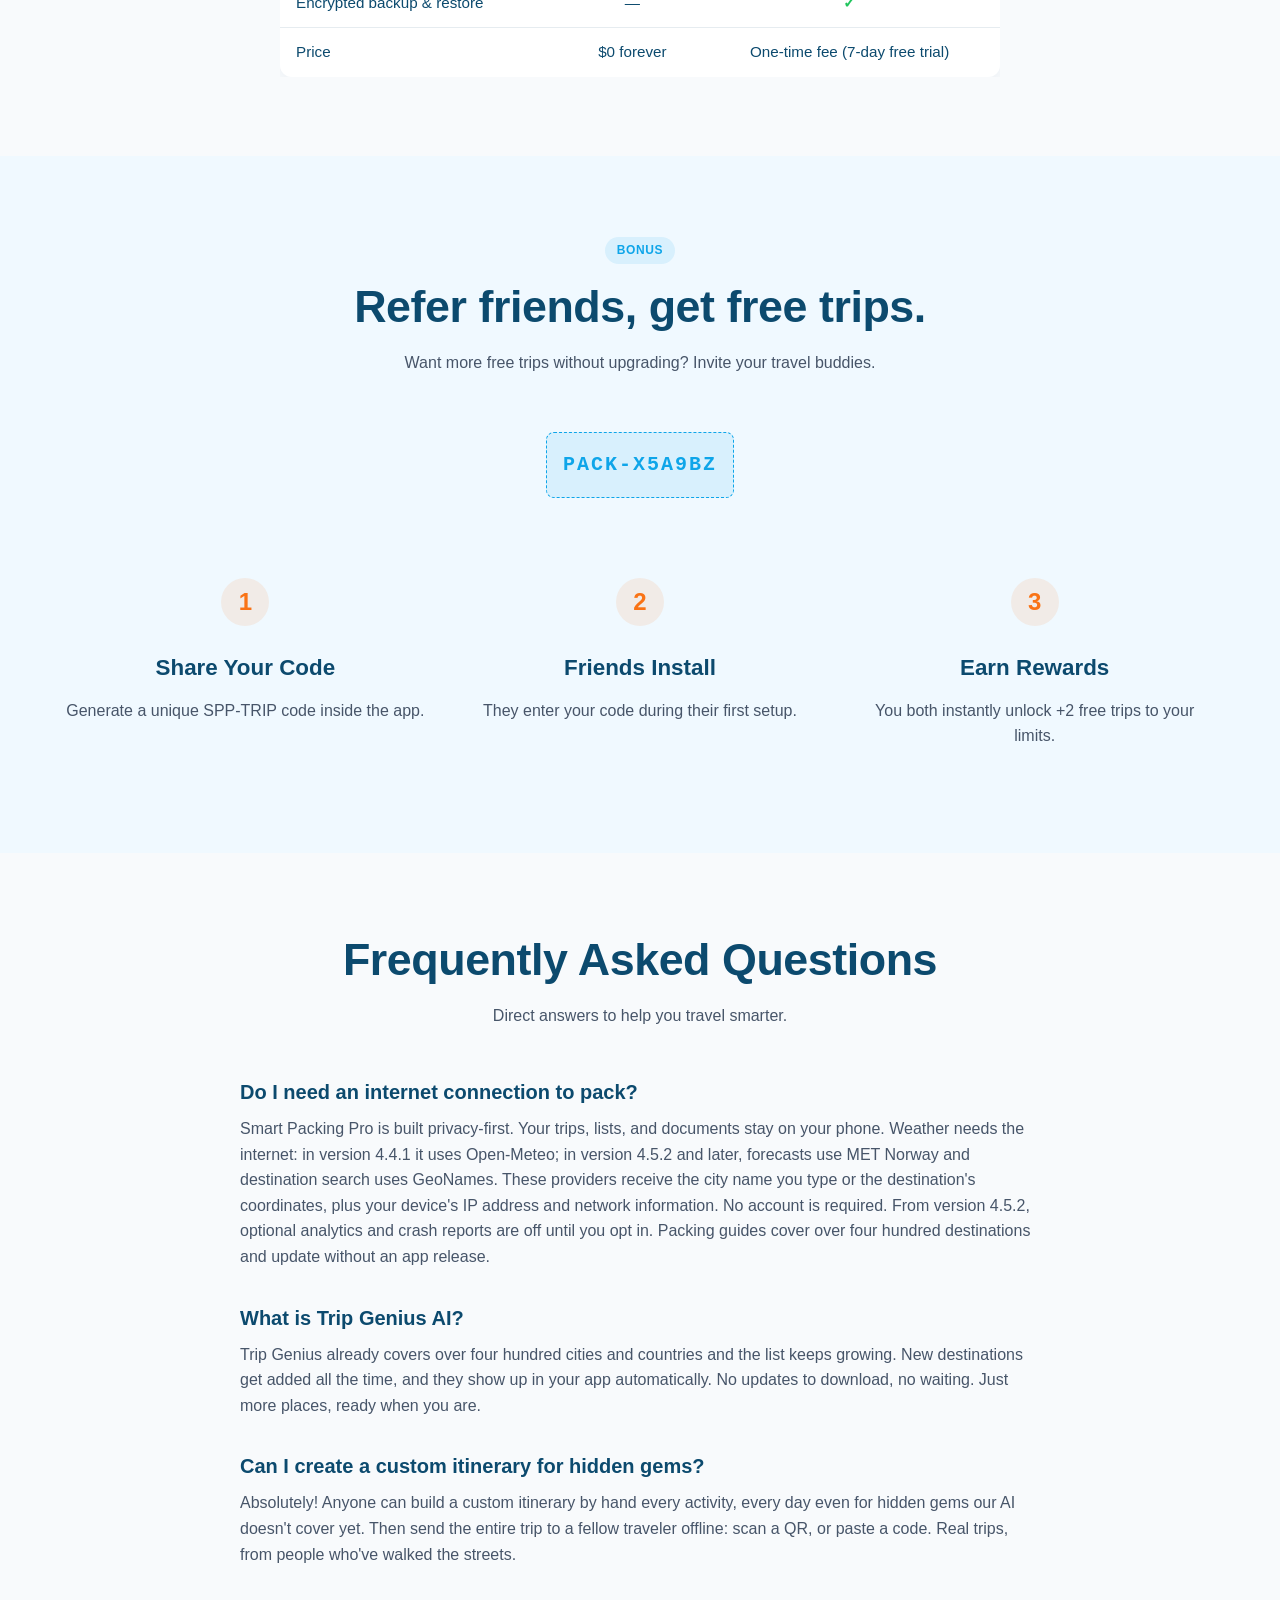
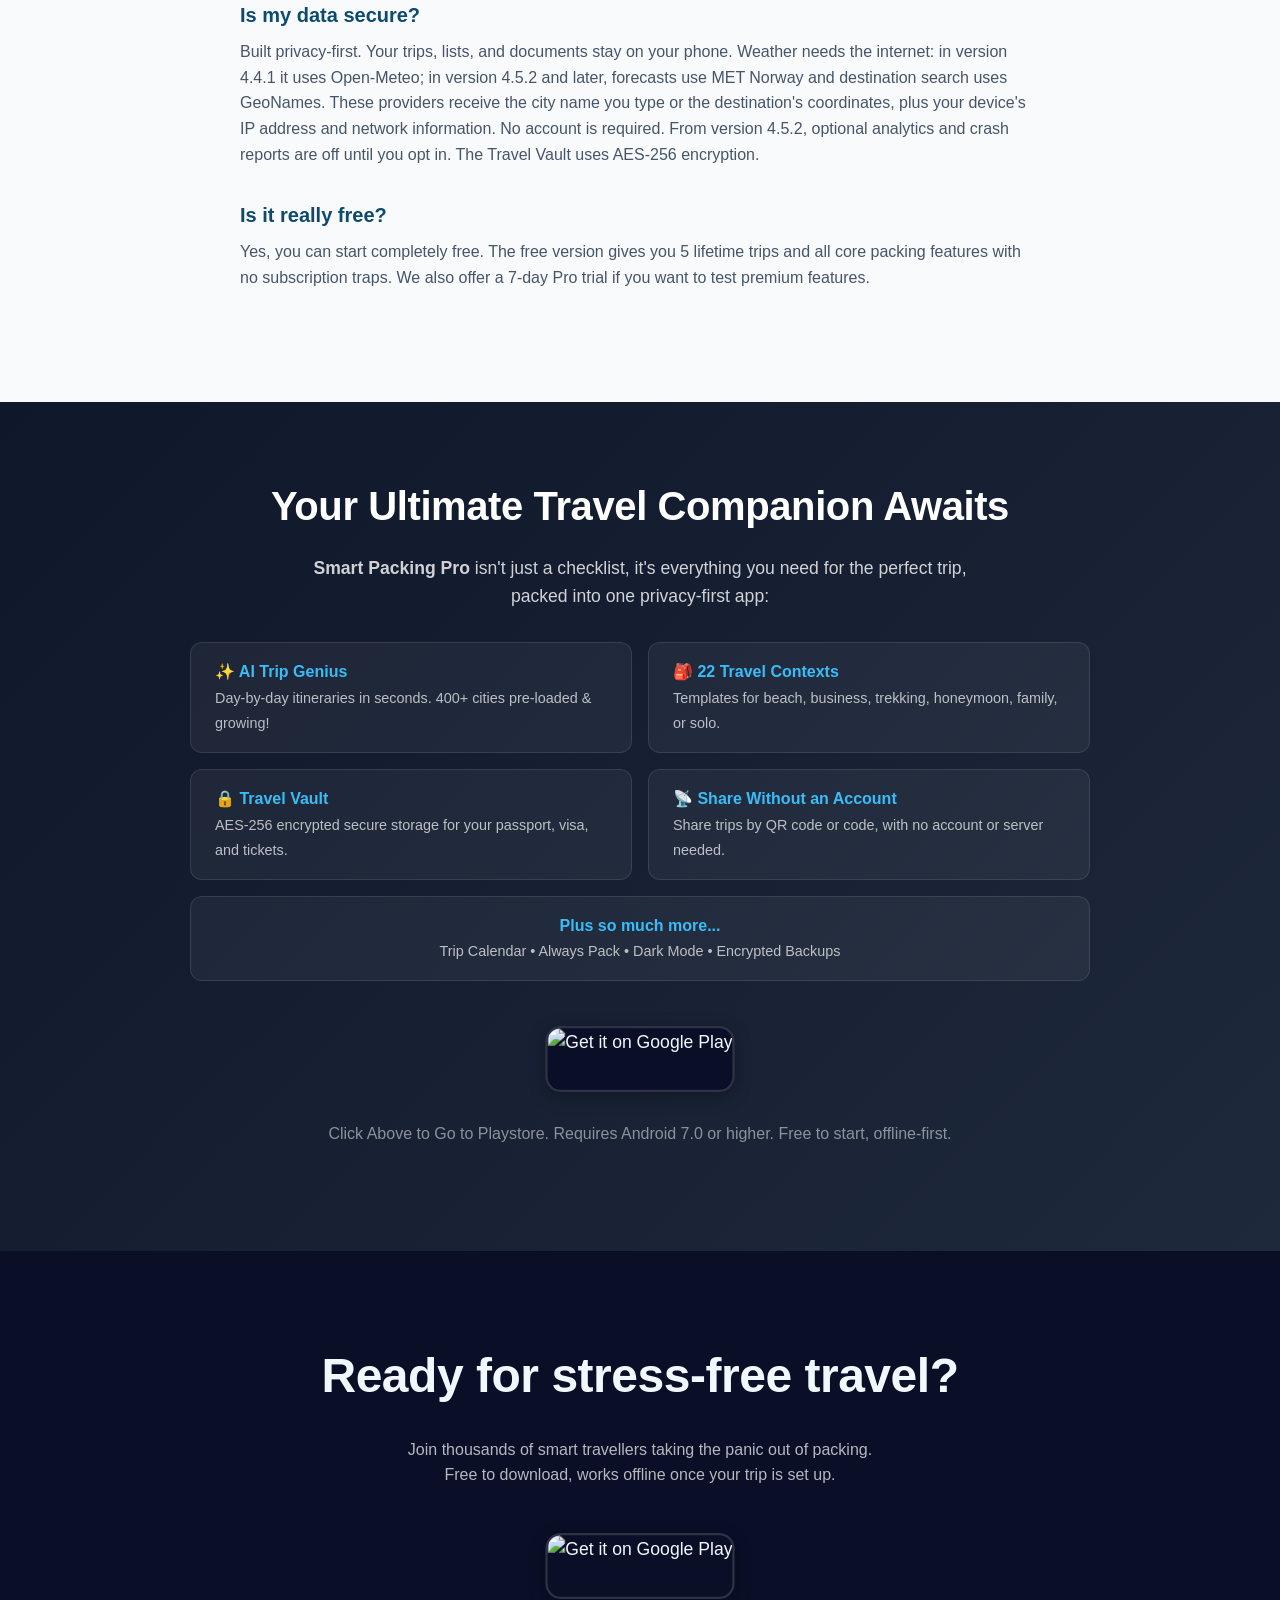
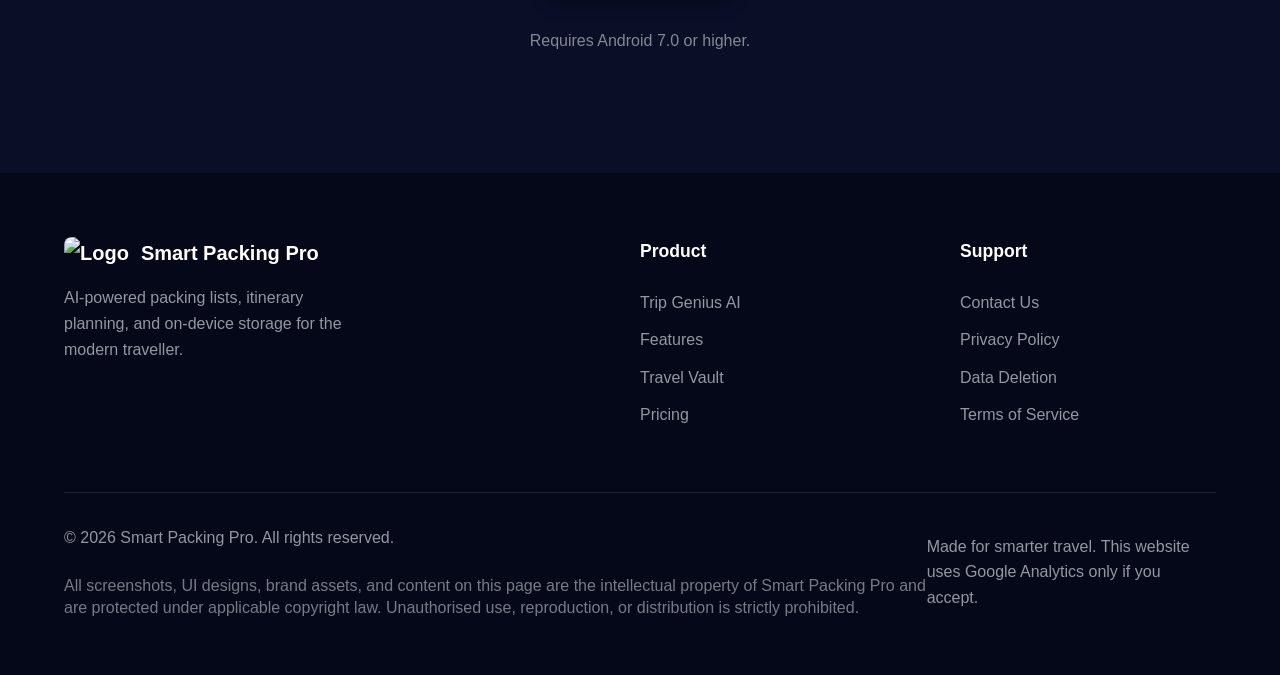
==== commit d4c01618: "fix(landing): add data deletion instructions" ====
--- a/index.html
+++ b/index.html
@@ -978,6 +978,7 @@
             <a href="#" id="contact-link">Contact Us</a>
             <a href="https://docs.google.com/document/d/1QJ4NET8szINvVu6-UCy9e8C5fuSv4t5AEa8Vx1WnuHg/edit?usp=sharing"
               target="_blank" rel="noopener">Privacy Policy</a>
+            <a href="data-deletion/">Data Deletion</a>
             <a href="https://docs.google.com/document/d/1QJ4NET8szINvVu6-UCy9e8C5fuSv4t5AEa8Vx1WnuHg/edit?usp=sharing"
               target="_blank" rel="noopener">Terms of Service</a>
           </div>
@@ -999,4 +1000,4 @@
   <script src="js/main.js" defer></script>
 </body>
 
-</html>+</html>
